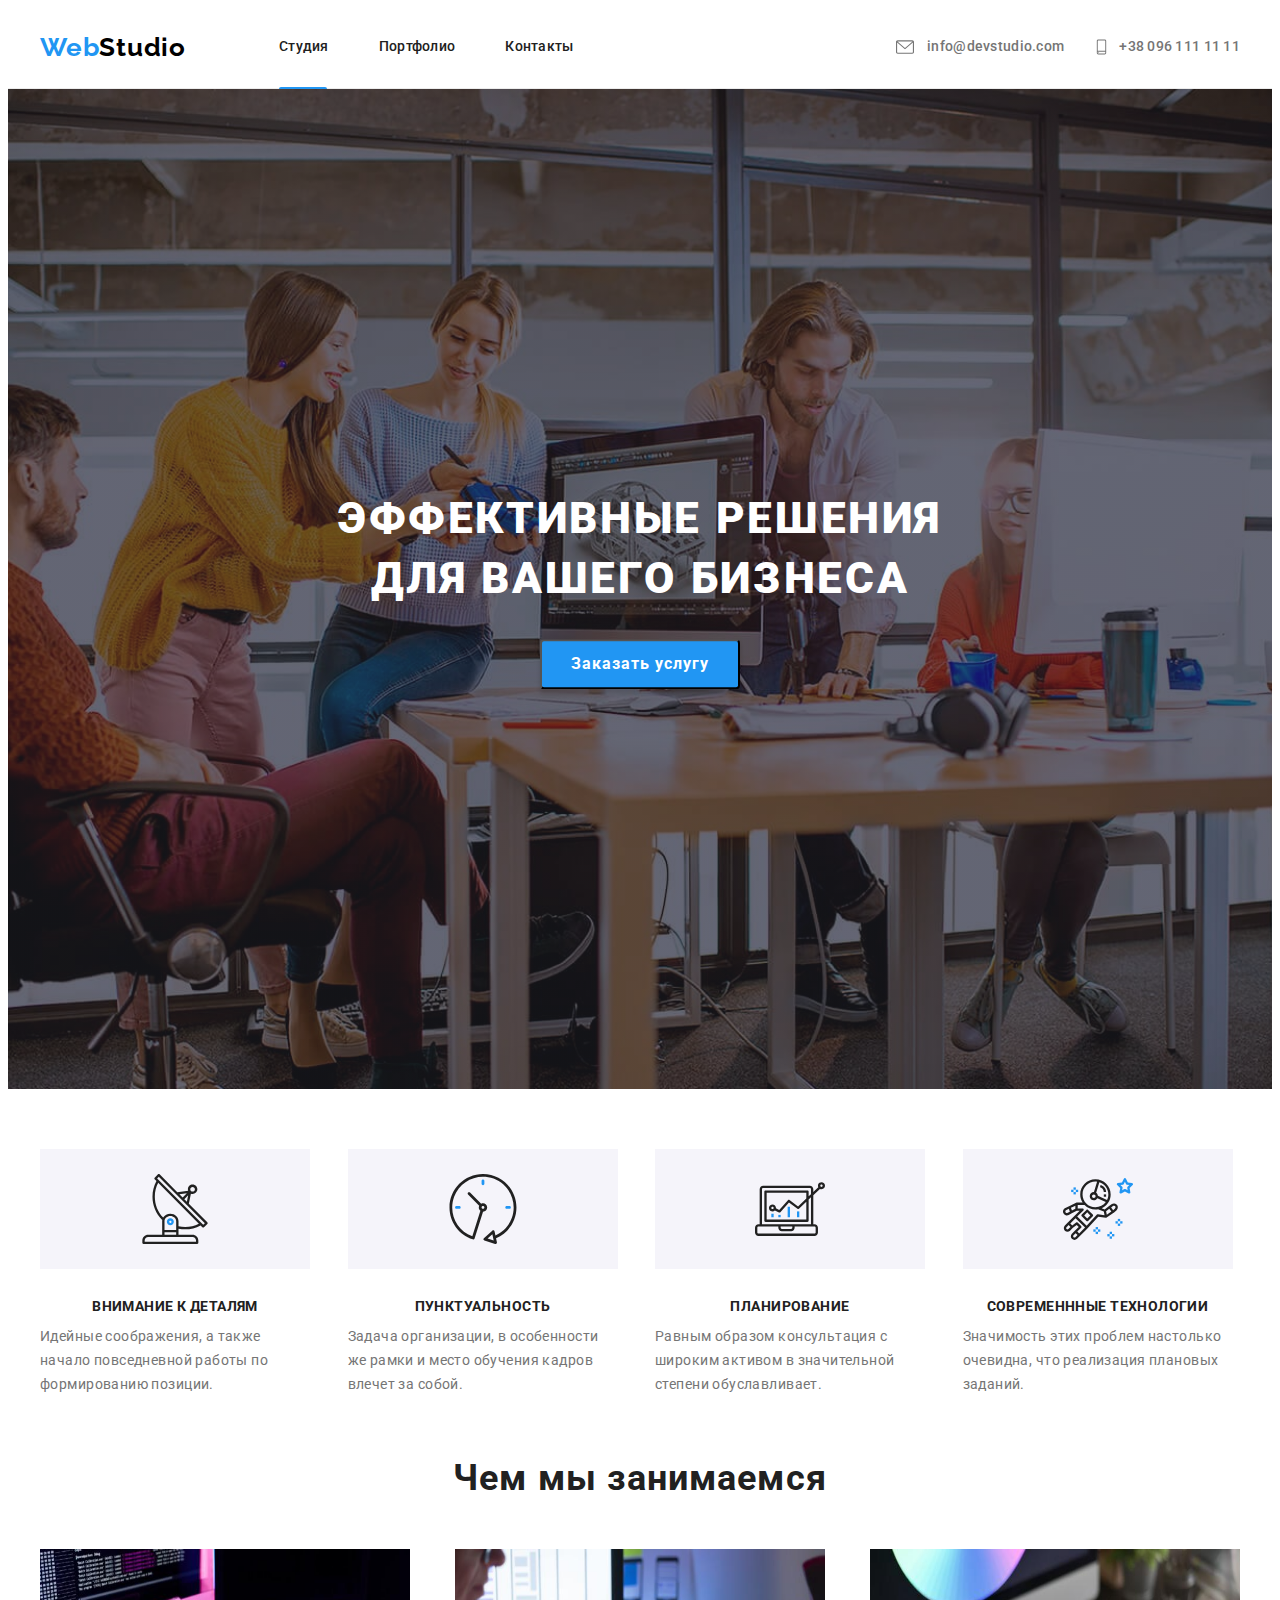
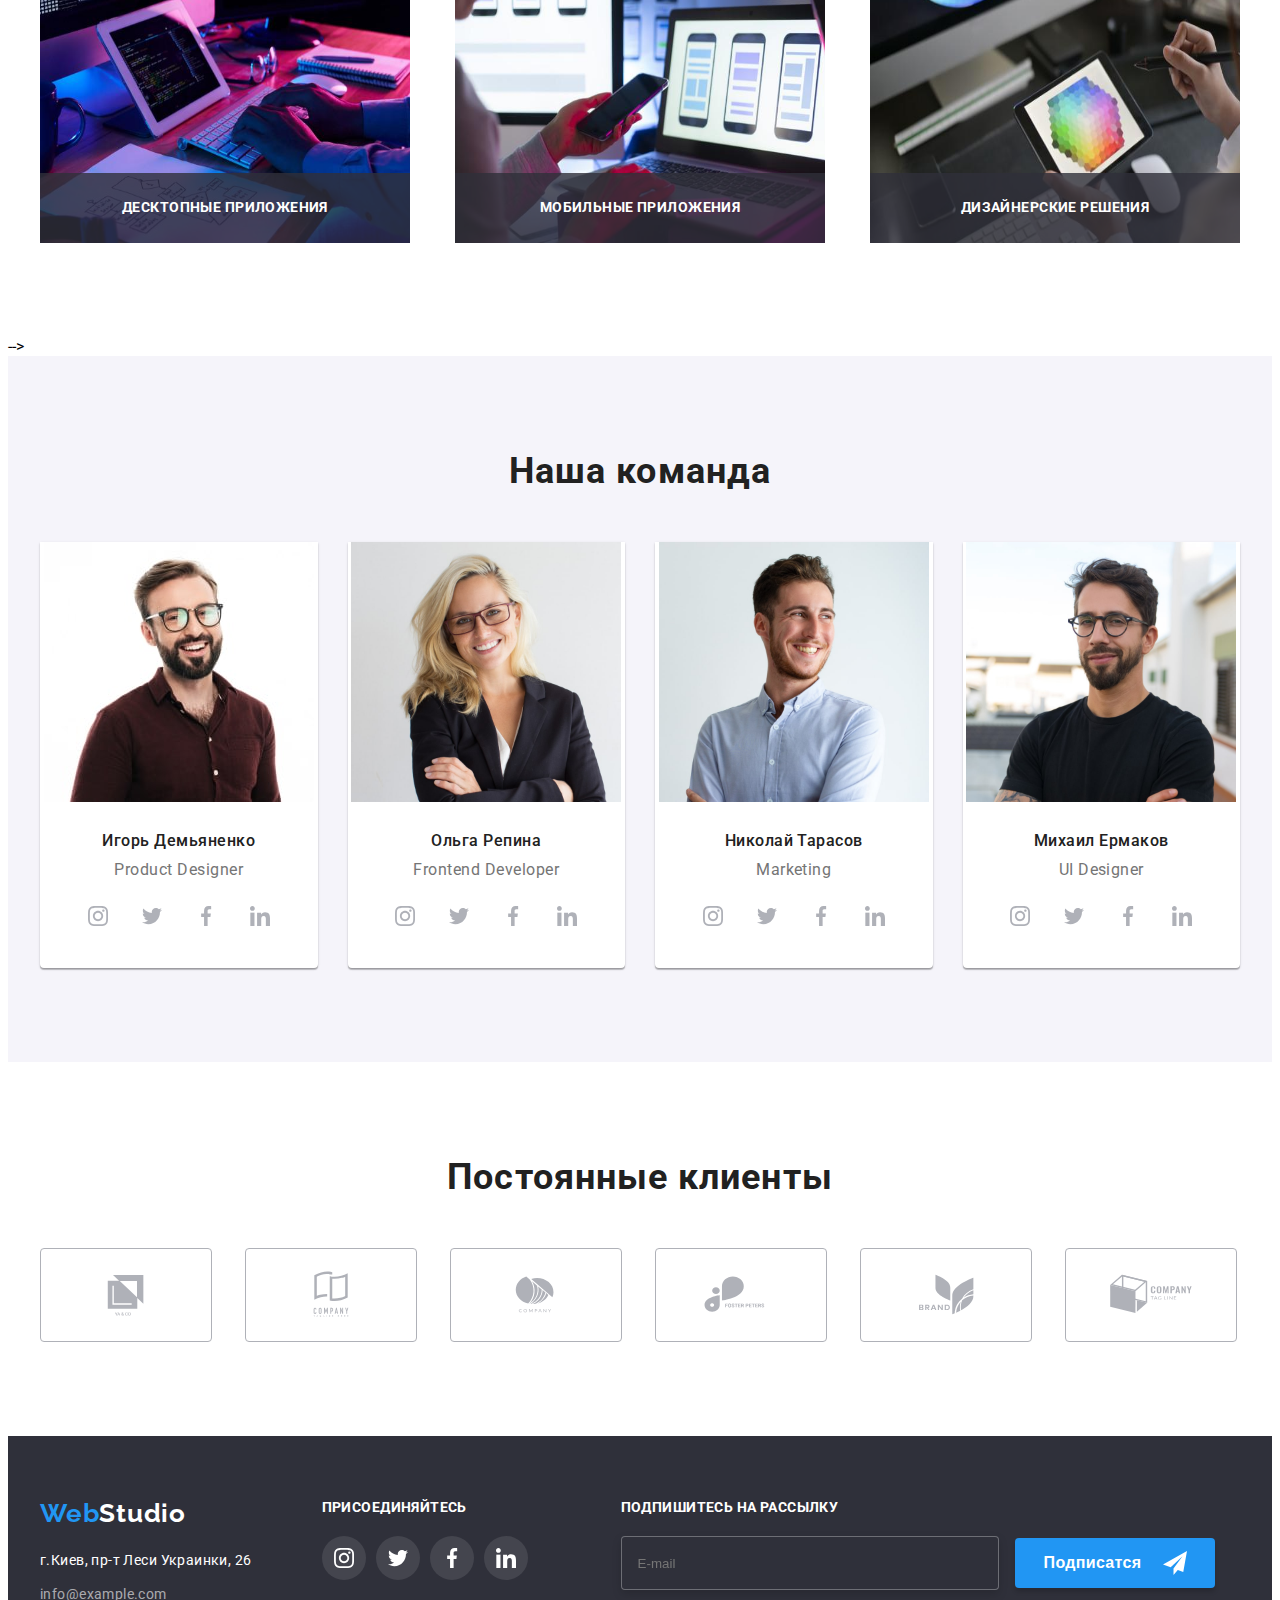
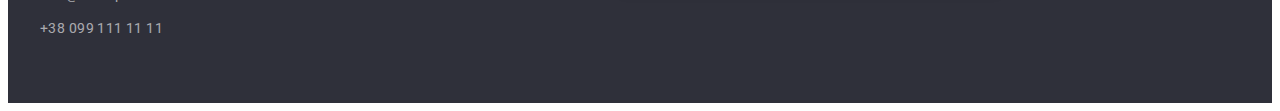
==== index.html @ 2baa1cc6 "5" ====
<!DOCTYPE html>
<html lang="ru">
  <head>
    <meta charset="UTF-8" />
    <meta http-equiv="X-UA-Compatible" content="IE=edge" />
    <meta name="viewport" content="width=device-width, initial-scale=1.0" />
    <link rel="preconnect" href="https://fonts.googleapis.com" />
    <link rel="preconnect" href="https://fonts.gstatic.com" crossorigin />
    <link
      href="https://fonts.googleapis.com/css2?family=Raleway:wght@700&family=Roboto:wght@400;500;700;900&display=swap"
      rel="stylesheet"
    />
    <link
      rel="stylesheet"
      href="https://cdnjs.cloudflare.com/ajax/libs/modern-normalize/1.1.0/modern-normalize.min.css"
      integrity="sha512-wpPYUAdjBVSE4KJnH1VR1HeZfpl1ub8YT/NKx4PuQ5NmX2tKuGu6U/JRp5y+Y8XG2tV+wKQpNHVUX03MfMFn9Q=="
      crossorigin="anonymous"
      referrerpolicy="no-referrer"
    />
    <link rel="stylesheet" href="./css/main.min.css" />
    <title>WebStudio</title>
  </head>
  <body>
    <!--header-->
    <header class="header">
      <!--menu nav-->
      <div class="container">
        <a class="logo link" href="./index.html"
          >Web<span class="logo--bleck">Studio</span></a
        >
        <nav class="nav header-nav">
          <ul class="nav-list list">
            <li class="nav__item">
              <a class="nav__link link" href="./index.html">Студия</a>
            </li>
            <li class="nav__item">
              <a class="nav__link link" href="./portfolio.html"
                >Портфолио</a
              >
            </li>
            <li class="nav__item">
              <a class="nav__link link" href="#contaсts">Контакты</a>
            </li>
          </ul>
        </nav>
        <ul class="contaсt-first list">
          <li class="contaсt-first__item">
            <a class="contaсt-first__link link" href="info@devstudio.com"
              ><svg class="contaсt-first__icon" width="24" height="18">
                <use href="./img/icons.svg#icon-envelope"></use></svg
              >info@devstudio.com</a
            >
          </li>
          <li class="contaсt-first__item">
            <a class="contaсt-first__link link" href="+380961111111">
              <svg class="contaсt-first__icon" width="15" height="24">
                <use href="./img/icons.svg#icon-smartphone"></use></svg
              >+38 096 111 11 11</a
            >
          </li>
        </ul>
      </div>
    </header>
    <!--main container-->
    <main>
      <!--main-header-->
      <section class="main-section">
        <div class="container">
          <h1 class="main-section__motto">
            ЭФФЕКТИВНЫЕ РЕШЕНИЯ <br />ДЛЯ ВАШЕГО БИЗНЕСА
          </h1>
          <button
            class="main-section__btn"
            type="button"
            data-modal-open
          >
            Заказать услугу
          </button>
        </div>
      </section>
      <!--features-->
      <section class="soft-skils">
        <h2 class="visually-hidden">Сильные стороны</h2>
        <div class="container">
          <ul class="soft-skils-list list">
            <li class="soft-skils__item">
              <div class="soft-skils__cont">
                <svg class="soft-skils__icon" width="70" height="70">
                  <use href="./img/icons.svg#icon-antenna"></use>
                </svg>
              </div>
              <h3 class="soft-skils__header">ВНИМАНИЕ К ДЕТАЛЯМ</h3>
              <p class="soft-skils__paragraph">
                Идейные соображения, а также начало повседневной работы по
                формированию позиции.
              </p>
            </li>
            <li class="soft-skils__item">
              <div class="soft-skils__cont">
                <svg class="soft-skils__icon" width="70" height="70">
                  <use href="./img/icons.svg#icon-clock"></use>
                </svg>
              </div>
              <h3 class="soft-skils__header">ПУНКТУАЛЬНОСТЬ</h3>
              <p class="soft-skils__paragraph">
                Задача организации, в особенности же рамки и место обучения
                кадров влечет за собой.
              </p>
            </li>
            <li class="soft-skils__item">
              <div class="soft-skils__cont">
                <svg class="soft-skils__icon" width="70" height="70">
                  <use href="./img/icons.svg#icon-diagram"></use>
                </svg>
              </div>
              <h3 class="soft-skils__header">ПЛАНИРОВАНИЕ</h3>
              <p class="soft-skils__paragraph">
                Равным образом консультация с широким активом в значительной
                степени обуславливает.
              </p>
            </li>
            <li class="soft-skils__item">
              <div class="soft-skils__cont">
                <svg class="soft-skils__icon" width="70" height="70">
                  <use href="./img/icons.svg#icon-astronaut"></use>
                </svg>
              </div>
              <h3 class="soft-skils__header">СОВРЕМЕНННЫЕ ТЕХНОЛОГИИ</h3>
              <p class="soft-skils__paragraph">
                Значимость этих проблем настолько очевидна, что реализация
                плановых заданий.
              </p>
            </li>
          </ul>
        </div>
      </section>
      <!--what are we doing-->
      <section class="hard-skil"> 
        <div class="container">
          <h2 class="hard-skils">Чем мы занимаемся</h2>
          <ul class="hard-skils-list list">
            <li class="hard-skils__item">
              <p class="hard-skils__par">Десктопные приложения</p>
              <img
                src="img/photo1.jpg"
                alt="Дизайн сайта"
                width="370"
                height="294"
              />
            </li>
            <li class="hard-skils__item">
              <p class="hard-skils__par">Мобильные приложения</p>
              <img
                src="img/photo2.jpg"
                alt="Вёрстка сайта"
                width="370"
                height="294"
              />
            </li>
            <li class="hard-skils__item">
              <p class="hard-skils__par">Дизайнерские решения</p>
              <img
                src="img/photo3.jpg"
                alt="Стиль сайта"
                width="370"
                height="294"
              />
            </li>
          </ul>
        </div>
      </section> -->
      <!--our team-->
      <section class="team">
        <div class="container">
          <h2 class="our-team">Наша команда</h2>
          <ul class="our-team-list list">
            <li class="our-team__item desinger">
              <!--Product Designer-->
              <img
                class="our-team__img"
                src="img/ProductDesigner.jpg"
                alt="Дизайнер"
                width="270"
                height="260"
              />
              <div class="our-team-signature">
                <h3 class="our-team__header">Игорь Демьяненко</h3>
                <p class="our-team__paragraph">Product Designer</p>
                <ul class="soc-list list">
                  <li class="soc__item">
                    <a
                      href="https://www.instagram.com"
                      class="soc__link"
                      ><svg class="soc__icon" width="20" height="20">
                        <use href="./img/icons.svg#icon-instagram"></use>
                      </svg>
                    </a>
                  </li>
                  <li class="soc__item">
                    <a href="https://twitter.com" class="soc__link"
                      ><svg class="soc__icon" width="20" height="20">
                        <use href="./img/icons.svg#icon-twitter"></use></svg
                    ></a>
                  </li>
                  <li class="soc__item">
                    <a href="https://www.facebook.com" class="soc__link"
                      ><svg class="soc__icon" width="20" height="20">
                        <use href="./img/icons.svg#icon-facebook"></use></svg
                    ></a>
                  </li>
                  <li class="soc__item">
                    <a
                      href="https://www.linkedin.com/"
                      class="soc__link"
                      ><svg class="soc__icon" width="20" height="20">
                        <use href="./img/icons.svg#icon-linkedin"></use></svg
                    ></a>
                  </li>
                </ul>
              </div>
            </li>
            <li class="our-team__item frontend">
              <!--Frontend Developer-->
              <img
                class="our-team__img"
                src="img/FrontendDeveloper.jpg"
                alt="Разработчик сайтов"
                width="270"
                height="260"
              />
              <div class="our-team-signature">
                <h3 class="our-team__header">Ольга Репина</h3>
                <p class="our-team__paragraph">Frontend Developer</p>
                <ul class="soc-list list">
                  <li class="soc__item">
                    <a
                      href="https://www.instagram.com"
                      class="soc__link"
                      ><svg class="soc__icon" width="20" height="20">
                        <use href="./img/icons.svg#icon-instagram"></use>
                      </svg>
                    </a>
                  </li>
                  <li class="soc__item">
                    <a href="https://twitter.com" class="soc__link"
                      ><svg class="soc__icon" width="20" height="20">
                        <use href="./img/icons.svg#icon-twitter"></use></svg
                    ></a>
                  </li>
                  <li class="soc__item">
                    <a href="https://www.facebook.com" class="soc__link"
                      ><svg class="soc__icon" width="20" height="20">
                        <use href="./img/icons.svg#icon-facebook"></use></svg
                    ></a>
                  </li>
                  <li class="soc__item">
                    <a
                      href="https://www.linkedin.com/"
                      class="soc__link"
                      ><svg class="soc__icon" width="20" height="20">
                        <use href="./img/icons.svg#icon-linkedin"></use></svg
                    ></a>
                  </li>
                </ul>
              </div>
            </li>
            <li class="our-team__item marketing">
              <!--Marketing-->
              <img
                class="our-team__img"
                src="img/Marketing.jpg"
                alt="Маркетолог"
                width="270"
                height="260"
              />
              <div class="our-team-signature">
                <h3 class="our-team__header">Николай Тарасов</h3>
                <p class="our-team__paragraph">Marketing</p>
                <ul class="soc-list list">
                  <li class="soc__item">
                    <a
                      href="https://www.instagram.com"
                      class="soc__link"
                      ><svg class="soc__icon" width="20" height="20">
                        <use href="./img/icons.svg#icon-instagram"></use>
                      </svg>
                    </a>
                  </li>
                  <li class="soc__item">
                    <a href="https://twitter.com" class="soc__link"
                      ><svg class="soc__icon" width="20" height="20">
                        <use href="./img/icons.svg#icon-twitter"></use></svg
                    ></a>
                  </li>
                  <li class="soc__item">
                    <a href="https://www.facebook.com" class="soc__link"
                      ><svg class="soc__icon" width="20" height="20">
                        <use href="./img/icons.svg#icon-facebook"></use></svg
                    ></a>
                  </li>
                  <li class="soc__item">
                    <a
                      href="https://www.linkedin.com/"
                      class="soc__link"
                      ><svg class="soc__icon" width="20" height="20">
                        <use href="./img/icons.svg#icon-linkedin"></use></svg
                    ></a>
                  </li>
                </ul>
              </div>
            </li>
            <li class="our-team__item uidesigner">
              <!--UI Designer-->
              <img
                class="our-team__img"
                src="img/UIDesigner.jpg"
                alt="Прэктировщик сайтов"
                width="270"
                height="260"
              />
              <div class="our-team-signature">
                <h3 class="our-team__header">Михаил Ермаков</h3>
                <p class="our-team__paragraph">UI Designer</p>
                <ul class="soc-list list">
                  <li class="soc__item">
                    <a
                      href="https://www.instagram.com"
                      class="soc__link"
                      ><svg class="soc__icon" width="20" height="20">
                        <use href="./img/icons.svg#icon-instagram"></use>
                      </svg>
                    </a>
                  </li>
                  <li class="soc__item">
                    <a href="https://twitter.com" class="soc__link"
                      ><svg class="soc__icon" width="20" height="20">
                        <use href="./img/icons.svg#icon-twitter"></use></svg
                    ></a>
                  </li>
                  <li class="soc__item">
                    <a href="https://www.facebook.com" class="soc__link"
                      ><svg class="soc__icon" width="20" height="20">
                        <use href="./img/icons.svg#icon-facebook"></use></svg
                    ></a>
                  </li>
                  <li class="soc__item">
                    <a
                      href="https://www.linkedin.com/"
                      class="soc__link"
                      ><svg class="soc__icon" width="20" height="20">
                        <use href="./img/icons.svg#icon-linkedin"></use></svg
                    ></a>
                  </li>
                </ul>
              </div>
            </li>
          </ul>
        </div>
      </section>
      <section class="clients">
        <div class="container">
          <h2 class="clients-text">Постоянные клиенты</h2>
          <ul class="clients-list list">
            <li class="clients__item">
              <a href="" class="clients__link"
                ><svg class="clients__icon" width="170" height="92">
                  <use href="./img/icons.svg#icon-client1"></use></svg
              ></a>
            </li>
            <li class="clients__item">
              <a href="" class="clients__link"
                ><svg class="clients__icon" width="170" height="92">
                  <use href="./img/icons.svg#icon-client2"></use></svg
              ></a>
            </li>
            <li class="clients__item">
              <a href="" class="clients__link"
                ><svg class="clients__icon" width="170" height="92">
                  <use href="./img/icons.svg#icon-client3"></use></svg
              ></a>
            </li>
            <li class="clients__item">
              <a href="" class="clients__link"
                ><svg class="clients__icon" width="170" height="92">
                  <use href="./img/icons.svg#icon-client4"></use></svg
              ></a>
            </li>
            <li class="clients__item">
              <a href="" class="clients__link"
                ><svg class="clients__icon" width="170" height="92">
                  <use href="./img/icons.svg#icon-client5"></use></svg
              ></a>
            </li>
            <li class="clients__item">
              <a href="" class="clients__link"
                ><svg class="clients__icon" width="170" height="92">
                  <use href="./img/icons.svg#icon-client6"></use></svg
              ></a>
            </li>
          </ul>
        </div>
      </section>
    </main>
    <!--footer-->
    <footer class="footer" id="contaсts">
      <div class="container">
          <div class="footer-contakts">
            <a class="logo  link" href="./index.html"
            >Web<span class="logo--white">Studio</span></a
            >
            <address class="contakts">
            <ul class="contakts-list list">
              <li class="contakts__item">
                <a class="contakts__link contakts__link--color link" href=""
                  >г.Киев, пр-т Леси Украинки, 26</a
                >
              </li>
              <li class="contakts__item">
                <a class="contakts__link link" href="info@example.com"
                  >info@example.com</a
                >
              </li>
              <li class="contakts__item">
                <a class="contakts__link link" href="+380991111111"
                  >+38 099 111 11 11</a
                >
              </li>
            </ul>
            </address>
          </div>
          <div class="footer-soc">
            <h3 class="footer-soc-text">присоединяйтесь</h3>
            <ul class="soc-list list">
              <li class="soc__item">
                <a href="https://www.instagram.com" class="soc__link soc__link--fill"
                  ><svg class="soc__icon" width="20" height="20">
                    <use href="./img/icons.svg#icon-instagram"></use>
                  </svg>
                </a>
              </li>
              <li class="soc__item">
                <a href="https://twitter.com" class="soc__link soc__link--fill"
                  ><svg class="soc__icon" width="20" height="20">
                    <use href="./img/icons.svg#icon-twitter"></use></svg
                ></a>
              </li>
              <li class="soc__item">
                <a href="https://www.facebook.com" class="soc__link soc__link--fill"
                  ><svg class="soc__icon" width="20" height="20">
                    <use href="./img/icons.svg#icon-facebook"></use></svg
                ></a>
              </li>
              <li class="soc__item">
                <a href="https://www.linkedin.com/" class="soc__link soc__link--fill"
                  ><svg class="soc__icon" width="20" height="20">
                    <use href="./img/icons.svg#icon-linkedin"></use></svg
                ></a>
              </li>
            </ul>
          </div>
          <form class="footer-mailing">
            <label for="email" class="footer-mailing-label"
              >подпишитесь на рассылку</label>
            <input
              type="email"
              class="footer-mailing-input"
              name="user-email"
              id="email"
              placeholder="E-mail"
            />
            
            <button type="submit" class="footer-mailing-btn">
              Подписатся
              <svg class="footer-mailing-icon" width="24" height="24">
                <use href="./img/icons.svg#icon-icon-send"></use>
              </svg>
            </button>
          </form>
      </div>
    </footer>
    <div class="backdrop is-hidden" data-modal>
      <div class="modal">
        <button type="button" class="modal-close-btn" data-modal-close>
          <svg class="modal-close-icon" width="18" height="18">
            <use href="./img/icons.svg#icon-close"></use>
          </svg>
        </button>
        <p class="modal-par">Оставьте свои данные, мы вам перезвоним</p>
        <form class="modal-form">
          <div class="modal-form-field"><label for="user-name" class="modal-form-label"> Имя </label>
          <div class="modal-input-area"><input
            type="text"
            class="modal-input"
            name="user-name"
            id="user-name"
            required
          />
          <svg class="modal-input-icon" width="18" height="18">
            <use href="./img/icons.svg#icon-person"></use></div>
          <div class="modal-form-field">
          <label for="user-telephone" class="modal-form-label">Телефон</label>
          <div class="modal-input-area"><input
            type="tel"
            class="modal-input"
            name="user-telephone"
            id="user-telephone"
            required
          /><svg class="modal-input-icon" width="18" height="18">
            <use href="./img/icons.svg#icon-phone"></use></div></div>
          <div class="modal-form-field">
          <label for="user-email" class="modal-form-label">Почта</label>
          <div class="modal-input-area"><input
            type="email"
            class="modal-input"
            name="user-email"
            id="user-email"
            required
          /><svg class="modal-input-icon" width="18" height="18">
            <use href="./img/icons.svg#icon-email"></use></div></div>
          <div>
          <label for="user-comment" class="modal-form-label">
            Комментарий</label
          >
          <textarea
            class="modal-textarea"
            name=" user-comment"
            placeholder="Введите текст"
            id="user-comment"
          ></textarea></div>
          <div class="modal-form-checkbox">
            <input 
              type="checkbox" 
              class="input-check visually-hidden" 
              id="input-check" 
              name="policy" 
              value="policy"
              required
            />
            <label for="input-check" class="modal-check-text">
              <span class="modal-checkbox-span">
                <svg class="modal-check-icon" width="11" height="8">
                <use href="./img/icons.svg#icon-check"></use> 
              </span>
              Соглашаюсь с рассылкой и принимаю <a href="" class="modal-form-conditions">Условия договора</a>
            </label>
          </div>
          <button type="submit" class="modal-form-btn">Отправить</button>
        </form>
      </div>
    </div>
    <script src="./js/modal.js"></script>
  </body>
</html>
---- css/main.min.css ----
﻿body{font-family:"Roboto",sans-serif;font-style:normal;color:#000}:root{--section-color: #2f303a}img{display:block}p,h1,h2,h3,h4,h5,h6{margin:0}ul,ol{padding-left:0;margin:0}button{cursor:pointer}.container{width:100%;padding-left:15px;padding-right:15px;margin:0 auto}@media screen and (min-width: 480px){.container{max-width:480px}}@media screen and (min-width: 768px){.container{max-width:768px}}@media screen and (min-width: 1200px){.container{max-width:1200px}}.link{text-decoration:none;transition-property:color,fill;transition-duration:250ms;transition-timing-function:cubic-bezier(0.4, 0, 0.2, 1)}.list{list-style:none}.logo--bleck{color:#000}.logo--white{color:#fff}.visually-hidden{position:absolute;white-space:nowrap;width:1px;height:1px;overflow:hidden;border:0;padding:0;clip:rect(0 0 0 0);clip-path:inset(50%);margin:-1px}.header{position:relative;background-color:#fff;--color-text-header: #212121;--color-text-contact: #757575;border-bottom:1px solid #ececec}.header .container{display:flex;align-items:center}@media screen and (min-width: 768px){.header .container{padding-top:21px;padding-bottom:21px}}@media screen and (min-width: 1200px){.header .container{padding-top:24px;padding-bottom:25px}}.logo{font-family:"Raleway";font-style:normal;font-weight:700;font-size:24px;line-height:1.67;letter-spacing:.03em;color:#2196f3}@media screen and (min-width: 1200px){.logo{font-weight:none;font-size:26px;line-height:1.19;letter-spacing:none;color:none}}@media screen and (min-width: 768px){.header-nav{margin-left:88px}}@media screen and (min-width: 1200px){.header-nav{margin-left:93px}}.nav-list{font-weight:500;font-size:14px;line-height:1.14;letter-spacing:.02em;color:#212121;display:flex;transition-property:color;transition-duration:250ms;transition-timing-function:cubic-bezier(0.4, 0, 0.2, 1)}.nav-list :hover,.nav-list :focus{color:#2196f3}@media screen and (max-width: 767px){.nav-list{display:none}}.nav__item{display:flex}.nav__item:not(:last-child){margin-right:50px}.nav__link{font-weight:500;font-size:14px;line-height:1.14;letter-spacing:.02em;color:#212121}.contaсt-first{font-weight:500;font-size:14px;line-height:1.14;letter-spacing:.02em;color:#757575;display:flex;margin-left:auto;transition-property:color,fill;transition-duration:250ms;transition-timing-function:cubic-bezier(0.4, 0, 0.2, 1)}@media screen and (max-width: 767px){.contaсt-first{display:none}}@media screen and (min-width: 768px){.contaсt-first{flex-direction:column;margin-bottom:-10px}}@media screen and (min-width: 1200px){.contaсt-first{flex-direction:row;align-items:center;margin-right:-30px;margin-bottom:0}}@media screen and (min-width: 768px){.contaсt-first__item{margin-bottom:10px}}@media screen and (min-width: 1200px){.contaсt-first__item{margin-right:30px;margin-bottom:0}}.contaсt-first__link{color:var(--color-text-contact);display:flex;align-items:center;fill:var(--color-text-contact)}.contaсt-first__link:hover,.contaсt-first__link:focus{color:#2196f3;fill:#2196f3}.contaсt-first__icon{margin-right:10px}.nav__item:nth-child(1):after{content:"";position:absolute;top:99%;width:48px;height:4px;background:#2196f3;border-radius:2px}.main-section{background-image:linear-gradient(rgba(47, 48, 58, 0.4), rgba(47, 48, 58, 0.4)),url(../img/header_fon.jpg);background-repeat:no-repeat;background-position:center;background-size:cover;height:400px;margin:0 auto;padding-top:200px;padding-bottom:200px;position:relative}.main-section .container{position:absolute;top:50%;left:50%;transform:translate(-50%, -50%)}@media screen and (min-width: 1200px){.main-section{height:600px;max-width:1600px}}.main-section__motto{font-weight:900;font-size:26px;line-height:1.62;letter-spacing:.06em;color:#fff;text-align:center;text-transform:uppercase;margin-bottom:30px}@media screen and (min-width: 1200px){.main-section__motto{font-weight:900;font-size:44px;line-height:1.36;letter-spacing:.06em;color:#fff}}.main-section__btn{font-weight:700;font-size:16px;line-height:1.88;letter-spacing:.06em;color:#fff;width:200px;height:50px;font-family:"Roboto";font-style:normal;display:flex;justify-content:center;align-items:center;text-align:center;background:#2196f3;box-shadow:0px 4px 4px rgba(0,0,0,.15);border-radius:4px;cursor:pointer;margin:auto}.soft-skils{background:#fff;padding-top:60px;padding-bottom:60px}@media screen and (max-width: 480px){.soft-skils{padding-top:94px;padding-bottom:94px}}.soft-skils-list{margin-bottom:-30px}@media screen and (min-width: 768px){.soft-skils-list{display:flex;flex-wrap:wrap;margin-left:-30px}}.soft-skils__item{max-width:450px;margin:0 auto;margin-bottom:30px}@media screen and (min-width: 768px){.soft-skils__item{width:calc(50% - 30px);margin-left:30px}}@media screen and (min-width: 1200px){.soft-skils__item{max-width:270px;width:calc(25% - 30px)}}.soft-skils__header{font-weight:700;font-size:14px;line-height:1.14;letter-spacing:.03em;color:#212121;text-transform:uppercase;text-align:center;margin-bottom:10px}.soft-skils__paragraph{font-weight:400;font-size:14px;line-height:1.71;letter-spacing:.03em;color:#757575}.soft-skils__cont{max-width:450px;background-color:#f5f4fa;height:120px;margin-bottom:30px;display:flex;justify-content:center;align-items:center}@media screen and (min-width: 768px){.soft-skils__cont{max-width:354px}}@media screen and (min-width: 1200px){.soft-skils__cont{max-width:270px}}.soft-skils__icon{margin:0 auto}.hard-skil{display:none}@media screen and (min-width: 1200px){.hard-skil{padding-bottom:94px;display:block}}.hard-skils{font-weight:700;font-size:36px;line-height:1.17;letter-spacing:.03em;color:#212121;text-align:center;margin-bottom:50px}.hard-skils__item{position:relative}.hard-skils__item:not(:last-child){margin-right:30px}.hard-skils__par{font-weight:700;font-size:14px;line-height:1.14;letter-spacing:.03em;color:#fff;position:absolute;top:224px;width:370px;height:70px;display:flex;justify-content:center;align-items:center;text-align:center;text-transform:uppercase;background:rgba(47,48,58,.8)}.hard-skils-list{display:flex;justify-content:space-between}.team{background:#f5f4fa;padding-top:60px;padding-bottom:60px;margin:0 auto;width:100%}@media screen and (min-width: 1200px){.team{padding-top:94px;padding-bottom:94px}}.our-team{font-weight:700;font-size:28px;line-height:1.17;letter-spacing:.03em;color:#212121;text-align:center;margin-bottom:30px}.our-team__img{margin:0 auto}@media screen and (min-width: 1200px){.our-team{font-weight:none;font-size:36px;line-height:none;letter-spacing:none;color:#212121;margin-bottom:50px}}.our-team-list{margin-bottom:-30px}@media screen and (min-width: 768px){.our-team-list{display:flex;flex-wrap:wrap;margin-left:-30px}}.our-team__item{max-width:450px;background:#fff;box-shadow:0px 1px 3px rgba(0,0,0,.12),0px 1px 1px rgba(0,0,0,.14),0px 2px 1px rgba(0,0,0,.2);border-radius:0px 0px 4px 4px;margin:0 auto;margin-bottom:30px}@media screen and (min-width: 768px){.our-team__item{width:calc(50% - 30px);margin-left:30px}}@media screen and (min-width: 1200px){.our-team__item{width:calc(25% - 30px);margin-left:30px}}.our-team__header{font-weight:500;font-size:16px;line-height:1.17;letter-spacing:.03em;color:#212121;text-align:center;letter-spacing:.03em;margin-bottom:10px}.our-team__paragraph{font-weight:400;font-size:16px;line-height:1.17;letter-spacing:.03em;color:#757575;text-align:center;margin-bottom:15px}.our-team-signature{padding-top:30px;padding-bottom:30px}.soc-list{display:flex;justify-content:center;align-items:center}.soc__item:not(:last-child){margin-right:10px}.soc__link{width:44px;height:44px;border-radius:50%;background-color:#fff;display:flex;justify-content:center;align-items:center;fill:#afb1b8;transition-property:background-color,fill;transition-duration:250ms;transition-timing-function:cubic-bezier(0.4, 0, 0.2, 1)}.soc__link:hover,.soc__link:focus{background-color:#2196f3;fill:#fff}.clients{padding-top:60px;padding-bottom:60px;margin:0 auto}@media screen and (min-width: 1200px){.clients{padding-top:94px;padding-bottom:94px}}.clients-text{font-weight:700;font-size:28px;line-height:1.17;letter-spacing:.03em;color:#212121;margin-bottom:30px;text-align:center}@media screen and (min-width: 1200px){.clients-text{font-weight:700;font-size:36px;line-height:1.17;letter-spacing:.03em;color:#212121;text-align:center;letter-spacing:.03em;margin-bottom:50px}}.clients-list{margin-bottom:-30px;margin-left:-30px;display:flex;flex-wrap:wrap;justify-content:center}.clients__item{margin-bottom:30px;width:calc(50% - 30px);margin-left:30px}@media screen and (min-width: 768px){.clients__item{width:calc(33.3333333333% - 30px)}}@media screen and (min-width: 1200px){.clients__item{width:calc(16.6666666667% - 30px)}}.clients__link{max-width:210px;height:92px;border:1px solid #afb1b8;border-radius:4px;display:flex;justify-content:center;align-items:center;fill:#afb1b8;transition-property:border,fill;transition-duration:250ms;transition-timing-function:cubic-bezier(0.4, 0, 0.2, 1)}.clients__link:hover,.clients__link:focus{fill:#2196f3;border:1px solid #2196f3}@media screen and (min-width: 768px){.clients__link{max-width:226px}}@media screen and (min-width: 1200px){.clients__link{max-width:170px}}.footer{background:var(--section-color);padding-top:62px;padding-bottom:62px;margin:0 auto;width:100%}@media screen and (min-width: 768px){.footer .container{display:flex;flex-wrap:wrap;justify-content:space-between;padding-left:76px;padding-right:89px}}@media screen and (min-width: 1200px){.footer .container{flex-wrap:nowrap;justify-content:flex-start;padding-left:15px;padding-right:15px}}.footer-contakts .logo{display:flex;justify-content:center}@media screen and (min-width: 1200px){.footer-contakts .logo{display:block}}.contakts-list{margin-top:20px;display:flex;flex-direction:column;align-items:center;transition-property:color;transition-duration:2500ms;transition-timing-function:cubic-bezier(0.4, 0, 0.2, 1)}.contakts-list :hover,.contakts-list :focus{color:#2196f3}@media screen and (min-width: 1200px){.contakts-list{display:block}}.contakts__item{transition-property:color;transition-duration:2500ms;transition-timing-function:cubic-bezier(0.4, 0, 0.2, 1)}.contakts__item:not(:last-child){margin-bottom:10px}.contakts__link{font-weight:400;font-size:14px;line-height:1.71;letter-spacing:.03em;color:rgba(255,255,255,.6);font-style:normal}.contakts__link--color{color:#fff}.footer-soc{margin-top:60px}@media screen and (min-width: 768px){.footer-soc{padding-top:8px;margin-top:0}}@media screen and (min-width: 1200px){.footer-soc{padding-top:0px;margin-top:2px;margin-left:70px}}.footer-soc-text{font-weight:700;font-size:14px;line-height:1.14;letter-spacing:.03em;color:#fff;text-transform:uppercase;margin-bottom:20px;display:flex;justify-content:center}@media screen and (min-width: 1200px){.footer-soc-text{display:block}}.soc__link--fill{background-color:rgba(255,255,255,.1);fill:#fff}.footer-mailing{margin-top:60px;display:flex;flex-direction:column;align-items:center}@media screen and (min-width: 768px){.footer-mailing{padding-top:60px;display:flex;margin:0 auto}}@media screen and (min-width: 1200px){.footer-mailing{display:block;padding-top:0;margin-top:2px;margin-left:93px}}.footer-mailing-label{font-weight:700;font-size:14px;line-height:1.14;letter-spacing:.03em;color:#fff;text-transform:uppercase;display:flex;justify-content:center}@media screen and (min-width: 1200px){.footer-mailing-label{justify-content:flex-start}}.footer-mailing-input{max-width:450px;height:50px;padding-left:16px;margin-top:20px;border:1px solid rgba(255,255,255,.3);filter:drop-shadow(0px 4px 4px rgba(0, 0, 0, 0.15));border-radius:4px;background:var(--section-color)}@media screen and (min-width: 480px){.footer-mailing-input{width:450px}}@media screen and (min-width: 1200px){.footer-mailing-input{width:358px}}.footer-mailing-btn{font-weight:700;font-size:16px;line-height:1.875;letter-spacing:.02em;color:#fff;position:relative;width:200px;height:50px;background:#2196f3;box-shadow:0px 4px 4px rgba(0,0,0,.15);border-radius:4px;fill:#fff;text-align:left;padding-left:29px;outline:none;border:none;margin-top:20px}@media screen and (min-width: 1200px){.footer-mailing-btn{margin-left:12px}}.footer-mailing-icon{position:absolute;top:13px;right:28px}.backdrop{position:fixed;top:0;width:100%;height:100%;background:rgba(0,0,0,.2);transition:opacity 250ms,visibility 250ms;overflow:auto}.modal{padding:40px;width:450px;min-height:609px;background-color:#fff;border-radius:4px;position:absolute;top:65%;left:50%;transition:transform 250ms;transform:translate(-50%, -50%) scale(1) rotate(0deg) skew(0deg, 0deg)}.backdrop.is-hidden .modal{transform:scale(0.2) rotate(90deg) skew(-75deg, -10deg)}@media screen and (min-width: 1200px){.modal{top:50%}}@media screen and (min-width: 1200px){.modal{width:528px;min-height:581px}}.modal-close-btn{position:absolute;top:10px;right:10px;width:30px;height:30px;background-color:#fff;border-radius:50%;border:1px solid rgba(0,0,0,.1);outline:none}.modal-close-icon{position:absolute;top:50%;left:50%;transition:transform 500ms;transform:translate(-50%, -50%);transition-property:fill;transition-duration:250ms;transition-timing-function:cubic-bezier(0.4, 0, 0.2, 1)}.modal-close-btn:hover .modal-close-icon,.modal-close-btn:focus .modal-close-icon{fill:#2196f3}.is-hidden{opacity:0;pointer-events:none;visibility:hidden}.modal-par{font-weight:700;font-size:20px;line-height:1.5;letter-spacing:.03em;color:#212121;display:flex;justify-content:center;text-align:center;margin-bottom:12px}@media screen and (min-width: 1200px){.modal-par{font-weight:700;font-size:20px;line-height:1.15;letter-spacing:.03em;color:#212121}}.modal-form-field{font-weight:400;font-size:12px;line-height:1.67;letter-spacing:.01em;color:#757575;margin-bottom:12px}.modal-input{width:100%;height:40px;border:1px solid rgba(33,33,33,.2);border-radius:4px;padding-left:32px;padding-right:1px;outline:none;transition-property:border-color;transition-duration:250ms;transition-timing-function:cubic-bezier(0.4, 0, 0.2, 1)}.modal-input:focus,.modal-input:hover{border-color:#2196f3}.modal-input-area{position:relative}.modal-input-icon{position:absolute;left:12px;top:50%;transform:translateY(-50%);fill:#212121;transition-property:fill;transition-duration:250ms;transition-timing-function:cubic-bezier(0.4, 0, 0.2, 1)}.modal-input:focus+.modal-input-icon,.modal-input:hover+.modal-input-icon{fill:#2196f3}.modal-form-label{font-weight:400;font-size:12px;line-height:1.67;letter-spacing:.01em;color:#757575;margin-bottom:4px}.modal-textarea{width:100%;height:120px;border:1px solid rgba(33,33,33,.2);border-radius:4px;margin-bottom:20px;padding:12px 16px;resize:none;outline:none;transition-property:border-color;transition-duration:250ms;transition-timing-function:cubic-bezier(0.4, 0, 0.2, 1)}.modal-textarea:focus,.modal-textarea:hover{border-color:#2196f3}.modal-check-text{font-weight:400;font-size:12px;line-height:1.67;letter-spacing:.01em;color:#757575;display:flex;justify-content:space-evenly;align-items:center}.input-check:hover+.modal-check-text span,.input-check:focus+.modal-check-text span{border-color:#2196f3}.modal-check-text span{width:16px;height:15px;border:2px solid #212121;border-radius:2px;margin-right:5px;display:flex;align-items:center;justify-content:center;transition-property:border-color;transition-duration:250ms;transition-timing-function:cubic-bezier(0.4, 0, 0.2, 1)}@media screen and (min-width: 1200px){.modal-check-text{font-weight:400;font-size:14px;line-height:1.71;letter-spacing:.03em;color:#757575}}.modal-check-icon{fill:rgba(0,0,0,0)}.input-check:checked+.modal-check-text span{background-color:#2196f3;border-radius:none}.input-check:checked+.modal-check-text .modal-check-icon{fill:#fff}.modal-form-conditions{color:#2196f3}.modal-form-btn{font-weight:700;font-size:16px;line-height:1.875;letter-spacing:.06em;color:#fff;position:absolute;left:50%;bottom:40px;transform:translateX(-50%);width:200px;height:50px;background:#2196f3;box-shadow:0px 4px 4px rgba(0,0,0,.15);border-radius:4px;display:flex;justify-content:center;align-items:center;margin-top:30px;border:none;outline:none;transition-property:background;transition-duration:250ms;transition-timing-function:cubic-bezier(0.4, 0, 0.2, 1)}.modal-form-btn:hover,.modal-form-btn:focus{background:#188ce8}/*# sourceMappingURL=main.min.css.map */
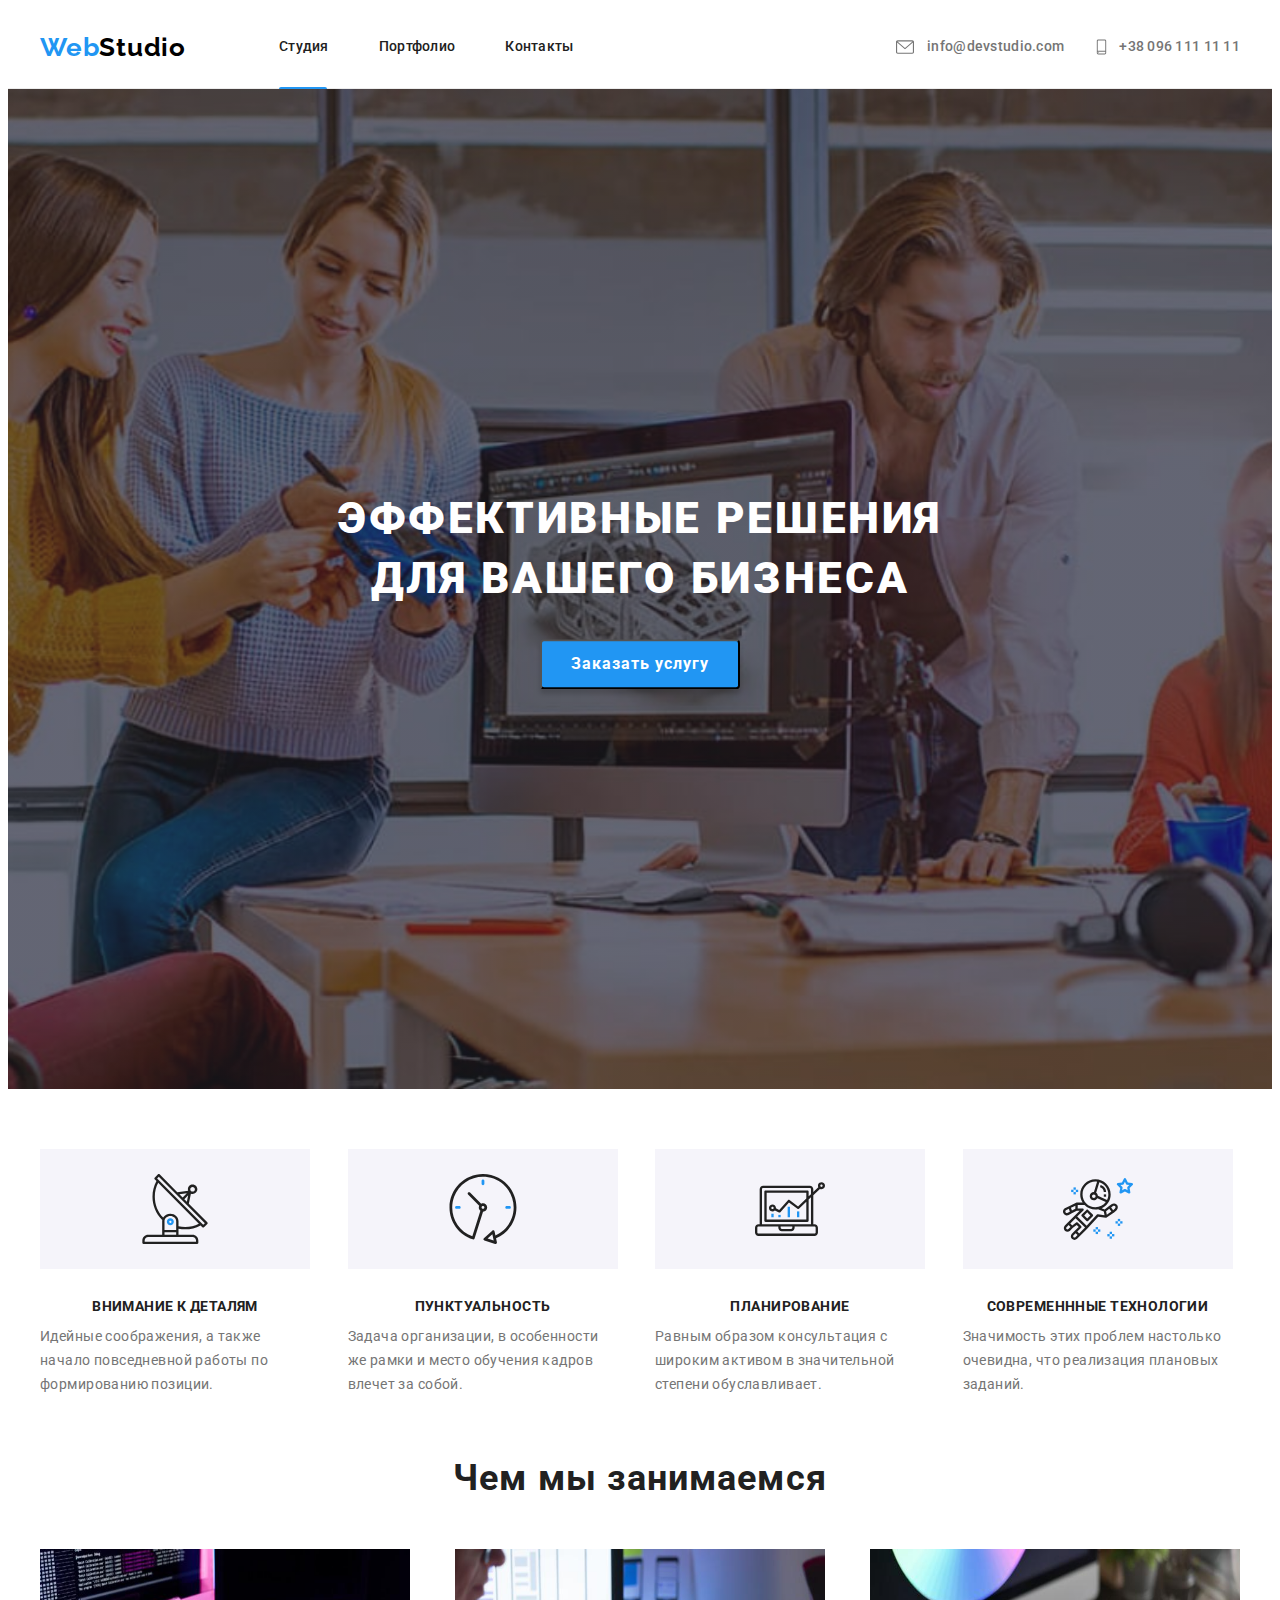
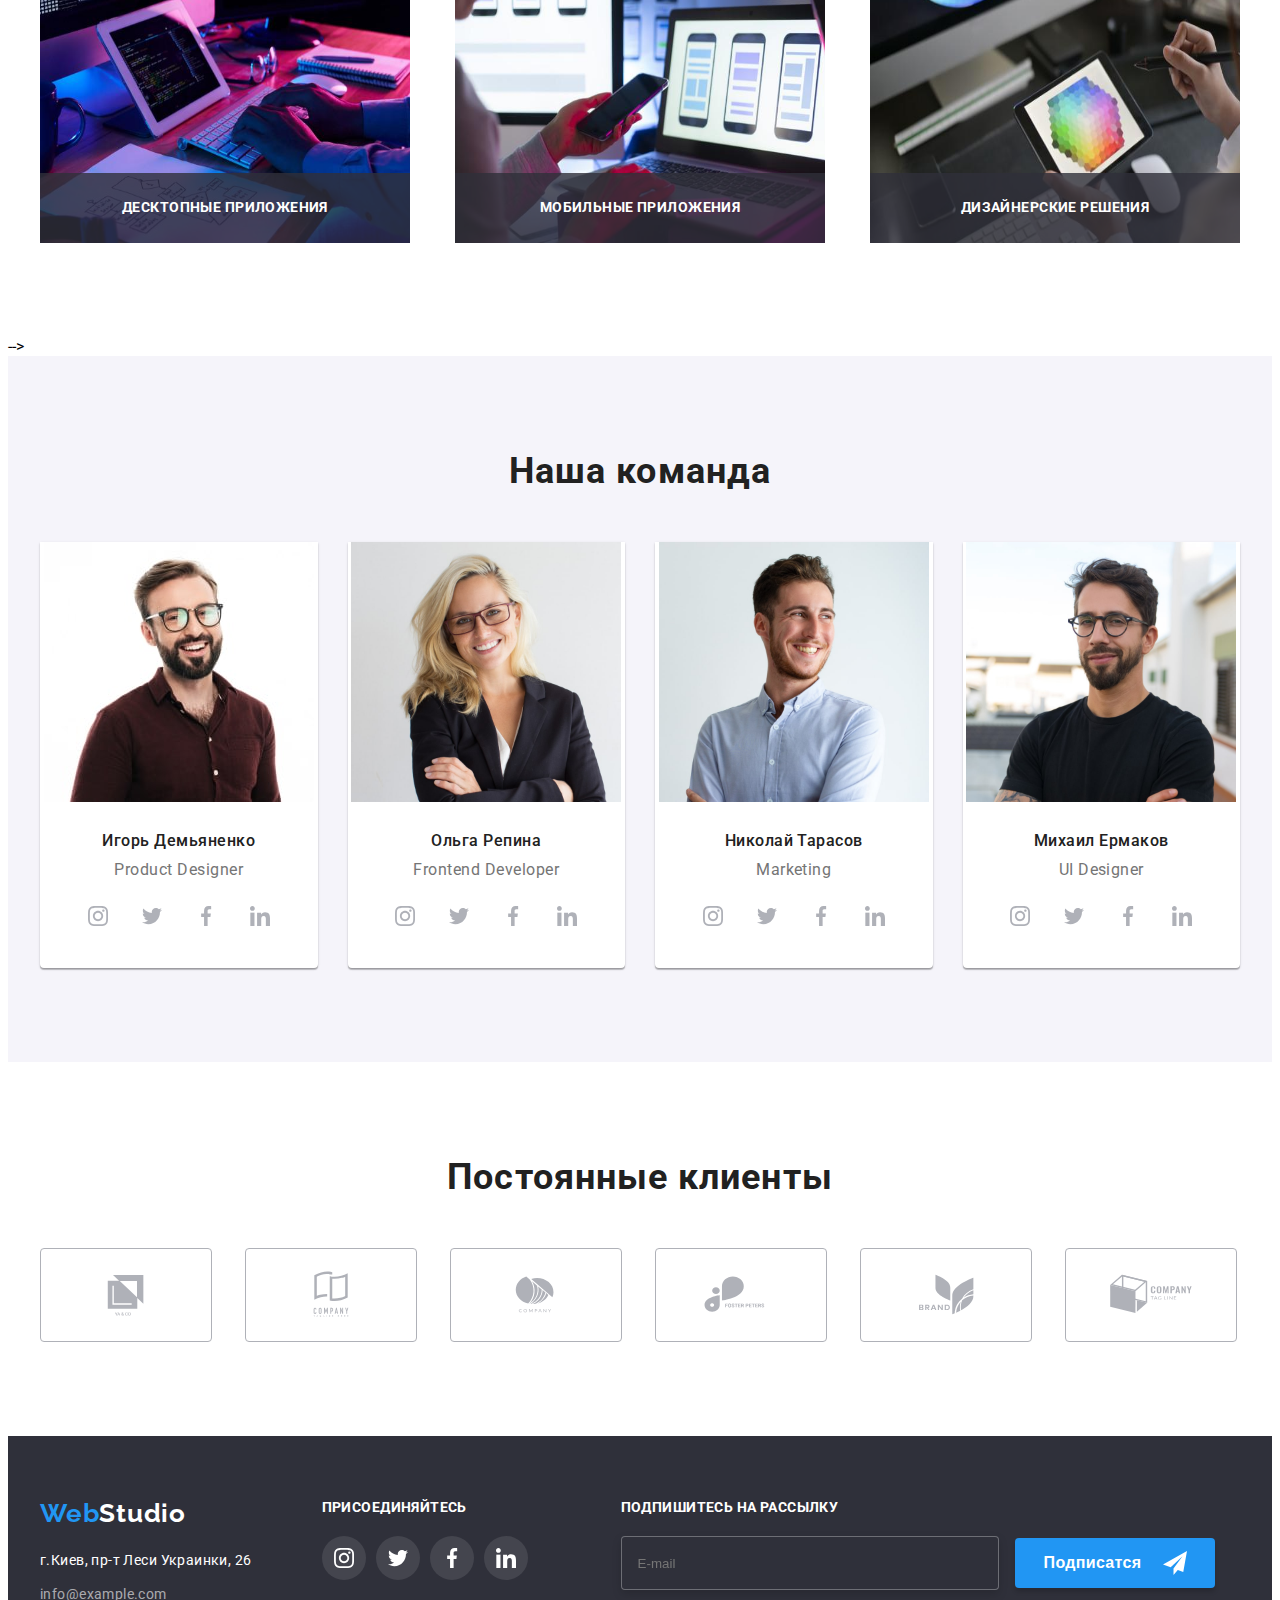
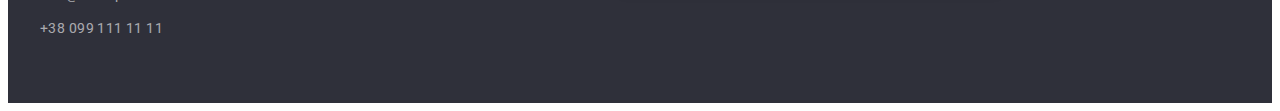
==== commit 349bebed: "26/05" ====
--- a/index.html
+++ b/index.html
@@ -60,6 +60,64 @@
           </li>
         </ul>
       </div>
+      <button class="menu-open-btn" type="button"><svg class="menu-open-icon" width="40" height="40">
+        <use href="./img/icons.svg#icon-menu"></use></svg>
+      </button>
+      <div class="mob-menu is-hidden">
+        <div class="container">
+          <button class="menu-close-btn" type="button"><svg class="menu-close-icon" width="40" height="40">
+            <use href="./img/icons.svg#icon-close_40px"></use></svg>
+          </button>
+          <nav class="menu-nav">
+            <ul class="menu-nav-list list">
+              <li class="menu-nav__item">
+                <a class="menu-nav__link menu-nav__link--color link" href="./index.html">Студия</a>
+              </li>
+              <li class="menu-nav__item">
+                <a class="menu-nav__link link" href="./portfolio.html"
+                  >Портфолио</a
+                >
+              </li>
+              <li class="menu-nav__item">
+                <a class="menu-nav__link link" href="#contaсts">Контакты</a>
+              </li>
+            </ul>
+          </nav>
+          <div>
+            <ul class="menu-contaсt-list list">
+              <li class="menu-contaсt__item">
+                <a class="menu-contaсt__tel link" href="+380961111111">
+                  +38 096 111 11 11</a>
+              </li>
+              <li class="menu-contaсt__item">
+                <a class="menu-contaсt__email link" href="info@devstudio.com"
+                  >info@devstudio.com</a>
+              </li>
+            </ul>
+            <ul class="menu-soc-list list">
+              <li class="menu-soc__item">
+                <a
+                  href="https://www.instagram.com"
+                  class="menu-soc__link link"
+                  >Instagram</a>
+              </li>
+              <li class="menu-soc__item">
+                <a href="https://twitter.com" class="menu-soc__link link"
+                  >Twitter</a>
+              </li>
+              <li class="menu-soc__item">
+                <a href="https://www.facebook.com" class="menu-soc__link link"
+                  >Facebook</a>
+              </li>
+              <li class="menu-soc__item">
+                <a href="https://www.linkedin.com/"
+                  class="menu-soc__link link"
+                  >Linkedin</a>
+              </li>
+            </ul>
+          </div>
+        </div>
+      </div>
     </header>
     <!--main container-->
     <main>
@@ -176,13 +234,28 @@
           <ul class="our-team-list list">
             <li class="our-team__item desinger">
               <!--Product Designer-->
-              <img
+              <picture>
+                <source 
+                  srcset="./img/ProductDesigner.jpg 1x, 
+                  img/ProductDesigner-2x.jpg 2x"
+                  media="(min-width:1200px )" 
+                />
+                <source 
+                  srcset="./img/ProductDesigner-tab.jpg 1x, 
+                  img/ProductDesigner-tab-2x.jpg 2x"
+                  media="(min-width:768px )" 
+                />
+                <source 
+                  srcset="./img/ProductDesigner-mob.jpg 1x, 
+                  img/ProductDesigner-mob-2x.jpg 2x"
+                  media="(min-width:480px )" 
+                />
+                <img
                 class="our-team__img"
                 src="img/ProductDesigner.jpg"
                 alt="Дизайнер"
-                width="270"
-                height="260"
-              />
+                />
+              </picture>
               <div class="our-team-signature">
                 <h3 class="our-team__header">Игорь Демьяненко</h3>
                 <p class="our-team__paragraph">Product Designer</p>
@@ -548,7 +621,8 @@
         </form>
       </div>
     </div>
-    <script src="./js/modal.js"></script>
+  <script src="./js/modal.js"></script> 
+  <script src="./js/menu-mobile.js"></script> 
   </body>
 </html>
 
--- a/css/main.min.css
+++ b/css/main.min.css
@@ -1 +1 @@
-﻿body{font-family:"Roboto",sans-serif;font-style:normal;color:#000}:root{--section-color: #2f303a}img{display:block}p,h1,h2,h3,h4,h5,h6{margin:0}ul,ol{padding-left:0;margin:0}button{cursor:pointer}.container{width:100%;padding-left:15px;padding-right:15px;margin:0 auto}@media screen and (min-width: 480px){.container{max-width:480px}}@media screen and (min-width: 768px){.container{max-width:768px}}@media screen and (min-width: 1200px){.container{max-width:1200px}}.link{text-decoration:none;transition-property:color,fill;transition-duration:250ms;transition-timing-function:cubic-bezier(0.4, 0, 0.2, 1)}.list{list-style:none}.logo--bleck{color:#000}.logo--white{color:#fff}.visually-hidden{position:absolute;white-space:nowrap;width:1px;height:1px;overflow:hidden;border:0;padding:0;clip:rect(0 0 0 0);clip-path:inset(50%);margin:-1px}.header{position:relative;background-color:#fff;--color-text-header: #212121;--color-text-contact: #757575;border-bottom:1px solid #ececec}.header .container{display:flex;align-items:center}@media screen and (min-width: 768px){.header .container{padding-top:21px;padding-bottom:21px}}@media screen and (min-width: 1200px){.header .container{padding-top:24px;padding-bottom:25px}}.logo{font-family:"Raleway";font-style:normal;font-weight:700;font-size:24px;line-height:1.67;letter-spacing:.03em;color:#2196f3}@media screen and (min-width: 1200px){.logo{font-weight:none;font-size:26px;line-height:1.19;letter-spacing:none;color:none}}@media screen and (min-width: 768px){.header-nav{margin-left:88px}}@media screen and (min-width: 1200px){.header-nav{margin-left:93px}}.nav-list{font-weight:500;font-size:14px;line-height:1.14;letter-spacing:.02em;color:#212121;display:flex;transition-property:color;transition-duration:250ms;transition-timing-function:cubic-bezier(0.4, 0, 0.2, 1)}.nav-list :hover,.nav-list :focus{color:#2196f3}@media screen and (max-width: 767px){.nav-list{display:none}}.nav__item{display:flex}.nav__item:not(:last-child){margin-right:50px}.nav__link{font-weight:500;font-size:14px;line-height:1.14;letter-spacing:.02em;color:#212121}.contaсt-first{font-weight:500;font-size:14px;line-height:1.14;letter-spacing:.02em;color:#757575;display:flex;margin-left:auto;transition-property:color,fill;transition-duration:250ms;transition-timing-function:cubic-bezier(0.4, 0, 0.2, 1)}@media screen and (max-width: 767px){.contaсt-first{display:none}}@media screen and (min-width: 768px){.contaсt-first{flex-direction:column;margin-bottom:-10px}}@media screen and (min-width: 1200px){.contaсt-first{flex-direction:row;align-items:center;margin-right:-30px;margin-bottom:0}}@media screen and (min-width: 768px){.contaсt-first__item{margin-bottom:10px}}@media screen and (min-width: 1200px){.contaсt-first__item{margin-right:30px;margin-bottom:0}}.contaсt-first__link{color:var(--color-text-contact);display:flex;align-items:center;fill:var(--color-text-contact)}.contaсt-first__link:hover,.contaсt-first__link:focus{color:#2196f3;fill:#2196f3}.contaсt-first__icon{margin-right:10px}.nav__item:nth-child(1):after{content:"";position:absolute;top:99%;width:48px;height:4px;background:#2196f3;border-radius:2px}.main-section{background-image:linear-gradient(rgba(47, 48, 58, 0.4), rgba(47, 48, 58, 0.4)),url(../img/header_fon.jpg);background-repeat:no-repeat;background-position:center;background-size:cover;height:400px;margin:0 auto;padding-top:200px;padding-bottom:200px;position:relative}.main-section .container{position:absolute;top:50%;left:50%;transform:translate(-50%, -50%)}@media screen and (min-width: 1200px){.main-section{height:600px;max-width:1600px}}.main-section__motto{font-weight:900;font-size:26px;line-height:1.62;letter-spacing:.06em;color:#fff;text-align:center;text-transform:uppercase;margin-bottom:30px}@media screen and (min-width: 1200px){.main-section__motto{font-weight:900;font-size:44px;line-height:1.36;letter-spacing:.06em;color:#fff}}.main-section__btn{font-weight:700;font-size:16px;line-height:1.88;letter-spacing:.06em;color:#fff;width:200px;height:50px;font-family:"Roboto";font-style:normal;display:flex;justify-content:center;align-items:center;text-align:center;background:#2196f3;box-shadow:0px 4px 4px rgba(0,0,0,.15);border-radius:4px;cursor:pointer;margin:auto}.soft-skils{background:#fff;padding-top:60px;padding-bottom:60px}@media screen and (max-width: 480px){.soft-skils{padding-top:94px;padding-bottom:94px}}.soft-skils-list{margin-bottom:-30px}@media screen and (min-width: 768px){.soft-skils-list{display:flex;flex-wrap:wrap;margin-left:-30px}}.soft-skils__item{max-width:450px;margin:0 auto;margin-bottom:30px}@media screen and (min-width: 768px){.soft-skils__item{width:calc(50% - 30px);margin-left:30px}}@media screen and (min-width: 1200px){.soft-skils__item{max-width:270px;width:calc(25% - 30px)}}.soft-skils__header{font-weight:700;font-size:14px;line-height:1.14;letter-spacing:.03em;color:#212121;text-transform:uppercase;text-align:center;margin-bottom:10px}.soft-skils__paragraph{font-weight:400;font-size:14px;line-height:1.71;letter-spacing:.03em;color:#757575}.soft-skils__cont{max-width:450px;background-color:#f5f4fa;height:120px;margin-bottom:30px;display:flex;justify-content:center;align-items:center}@media screen and (min-width: 768px){.soft-skils__cont{max-width:354px}}@media screen and (min-width: 1200px){.soft-skils__cont{max-width:270px}}.soft-skils__icon{margin:0 auto}.hard-skil{display:none}@media screen and (min-width: 1200px){.hard-skil{padding-bottom:94px;display:block}}.hard-skils{font-weight:700;font-size:36px;line-height:1.17;letter-spacing:.03em;color:#212121;text-align:center;margin-bottom:50px}.hard-skils__item{position:relative}.hard-skils__item:not(:last-child){margin-right:30px}.hard-skils__par{font-weight:700;font-size:14px;line-height:1.14;letter-spacing:.03em;color:#fff;position:absolute;top:224px;width:370px;height:70px;display:flex;justify-content:center;align-items:center;text-align:center;text-transform:uppercase;background:rgba(47,48,58,.8)}.hard-skils-list{display:flex;justify-content:space-between}.team{background:#f5f4fa;padding-top:60px;padding-bottom:60px;margin:0 auto;width:100%}@media screen and (min-width: 1200px){.team{padding-top:94px;padding-bottom:94px}}.our-team{font-weight:700;font-size:28px;line-height:1.17;letter-spacing:.03em;color:#212121;text-align:center;margin-bottom:30px}.our-team__img{margin:0 auto}@media screen and (min-width: 1200px){.our-team{font-weight:none;font-size:36px;line-height:none;letter-spacing:none;color:#212121;margin-bottom:50px}}.our-team-list{margin-bottom:-30px}@media screen and (min-width: 768px){.our-team-list{display:flex;flex-wrap:wrap;margin-left:-30px}}.our-team__item{max-width:450px;background:#fff;box-shadow:0px 1px 3px rgba(0,0,0,.12),0px 1px 1px rgba(0,0,0,.14),0px 2px 1px rgba(0,0,0,.2);border-radius:0px 0px 4px 4px;margin:0 auto;margin-bottom:30px}@media screen and (min-width: 768px){.our-team__item{width:calc(50% - 30px);margin-left:30px}}@media screen and (min-width: 1200px){.our-team__item{width:calc(25% - 30px);margin-left:30px}}.our-team__header{font-weight:500;font-size:16px;line-height:1.17;letter-spacing:.03em;color:#212121;text-align:center;letter-spacing:.03em;margin-bottom:10px}.our-team__paragraph{font-weight:400;font-size:16px;line-height:1.17;letter-spacing:.03em;color:#757575;text-align:center;margin-bottom:15px}.our-team-signature{padding-top:30px;padding-bottom:30px}.soc-list{display:flex;justify-content:center;align-items:center}.soc__item:not(:last-child){margin-right:10px}.soc__link{width:44px;height:44px;border-radius:50%;background-color:#fff;display:flex;justify-content:center;align-items:center;fill:#afb1b8;transition-property:background-color,fill;transition-duration:250ms;transition-timing-function:cubic-bezier(0.4, 0, 0.2, 1)}.soc__link:hover,.soc__link:focus{background-color:#2196f3;fill:#fff}.clients{padding-top:60px;padding-bottom:60px;margin:0 auto}@media screen and (min-width: 1200px){.clients{padding-top:94px;padding-bottom:94px}}.clients-text{font-weight:700;font-size:28px;line-height:1.17;letter-spacing:.03em;color:#212121;margin-bottom:30px;text-align:center}@media screen and (min-width: 1200px){.clients-text{font-weight:700;font-size:36px;line-height:1.17;letter-spacing:.03em;color:#212121;text-align:center;letter-spacing:.03em;margin-bottom:50px}}.clients-list{margin-bottom:-30px;margin-left:-30px;display:flex;flex-wrap:wrap;justify-content:center}.clients__item{margin-bottom:30px;width:calc(50% - 30px);margin-left:30px}@media screen and (min-width: 768px){.clients__item{width:calc(33.3333333333% - 30px)}}@media screen and (min-width: 1200px){.clients__item{width:calc(16.6666666667% - 30px)}}.clients__link{max-width:210px;height:92px;border:1px solid #afb1b8;border-radius:4px;display:flex;justify-content:center;align-items:center;fill:#afb1b8;transition-property:border,fill;transition-duration:250ms;transition-timing-function:cubic-bezier(0.4, 0, 0.2, 1)}.clients__link:hover,.clients__link:focus{fill:#2196f3;border:1px solid #2196f3}@media screen and (min-width: 768px){.clients__link{max-width:226px}}@media screen and (min-width: 1200px){.clients__link{max-width:170px}}.footer{background:var(--section-color);padding-top:62px;padding-bottom:62px;margin:0 auto;width:100%}@media screen and (min-width: 768px){.footer .container{display:flex;flex-wrap:wrap;justify-content:space-between;padding-left:76px;padding-right:89px}}@media screen and (min-width: 1200px){.footer .container{flex-wrap:nowrap;justify-content:flex-start;padding-left:15px;padding-right:15px}}.footer-contakts .logo{display:flex;justify-content:center}@media screen and (min-width: 1200px){.footer-contakts .logo{display:block}}.contakts-list{margin-top:20px;display:flex;flex-direction:column;align-items:center;transition-property:color;transition-duration:2500ms;transition-timing-function:cubic-bezier(0.4, 0, 0.2, 1)}.contakts-list :hover,.contakts-list :focus{color:#2196f3}@media screen and (min-width: 1200px){.contakts-list{display:block}}.contakts__item{transition-property:color;transition-duration:2500ms;transition-timing-function:cubic-bezier(0.4, 0, 0.2, 1)}.contakts__item:not(:last-child){margin-bottom:10px}.contakts__link{font-weight:400;font-size:14px;line-height:1.71;letter-spacing:.03em;color:rgba(255,255,255,.6);font-style:normal}.contakts__link--color{color:#fff}.footer-soc{margin-top:60px}@media screen and (min-width: 768px){.footer-soc{padding-top:8px;margin-top:0}}@media screen and (min-width: 1200px){.footer-soc{padding-top:0px;margin-top:2px;margin-left:70px}}.footer-soc-text{font-weight:700;font-size:14px;line-height:1.14;letter-spacing:.03em;color:#fff;text-transform:uppercase;margin-bottom:20px;display:flex;justify-content:center}@media screen and (min-width: 1200px){.footer-soc-text{display:block}}.soc__link--fill{background-color:rgba(255,255,255,.1);fill:#fff}.footer-mailing{margin-top:60px;display:flex;flex-direction:column;align-items:center}@media screen and (min-width: 768px){.footer-mailing{padding-top:60px;display:flex;margin:0 auto}}@media screen and (min-width: 1200px){.footer-mailing{display:block;padding-top:0;margin-top:2px;margin-left:93px}}.footer-mailing-label{font-weight:700;font-size:14px;line-height:1.14;letter-spacing:.03em;color:#fff;text-transform:uppercase;display:flex;justify-content:center}@media screen and (min-width: 1200px){.footer-mailing-label{justify-content:flex-start}}.footer-mailing-input{max-width:450px;height:50px;padding-left:16px;margin-top:20px;border:1px solid rgba(255,255,255,.3);filter:drop-shadow(0px 4px 4px rgba(0, 0, 0, 0.15));border-radius:4px;background:var(--section-color)}@media screen and (min-width: 480px){.footer-mailing-input{width:450px}}@media screen and (min-width: 1200px){.footer-mailing-input{width:358px}}.footer-mailing-btn{font-weight:700;font-size:16px;line-height:1.875;letter-spacing:.02em;color:#fff;position:relative;width:200px;height:50px;background:#2196f3;box-shadow:0px 4px 4px rgba(0,0,0,.15);border-radius:4px;fill:#fff;text-align:left;padding-left:29px;outline:none;border:none;margin-top:20px}@media screen and (min-width: 1200px){.footer-mailing-btn{margin-left:12px}}.footer-mailing-icon{position:absolute;top:13px;right:28px}.backdrop{position:fixed;top:0;width:100%;height:100%;background:rgba(0,0,0,.2);transition:opacity 250ms,visibility 250ms;overflow:auto}.modal{padding:40px;width:450px;min-height:609px;background-color:#fff;border-radius:4px;position:absolute;top:65%;left:50%;transition:transform 250ms;transform:translate(-50%, -50%) scale(1) rotate(0deg) skew(0deg, 0deg)}.backdrop.is-hidden .modal{transform:scale(0.2) rotate(90deg) skew(-75deg, -10deg)}@media screen and (min-width: 1200px){.modal{top:50%}}@media screen and (min-width: 1200px){.modal{width:528px;min-height:581px}}.modal-close-btn{position:absolute;top:10px;right:10px;width:30px;height:30px;background-color:#fff;border-radius:50%;border:1px solid rgba(0,0,0,.1);outline:none}.modal-close-icon{position:absolute;top:50%;left:50%;transition:transform 500ms;transform:translate(-50%, -50%);transition-property:fill;transition-duration:250ms;transition-timing-function:cubic-bezier(0.4, 0, 0.2, 1)}.modal-close-btn:hover .modal-close-icon,.modal-close-btn:focus .modal-close-icon{fill:#2196f3}.is-hidden{opacity:0;pointer-events:none;visibility:hidden}.modal-par{font-weight:700;font-size:20px;line-height:1.5;letter-spacing:.03em;color:#212121;display:flex;justify-content:center;text-align:center;margin-bottom:12px}@media screen and (min-width: 1200px){.modal-par{font-weight:700;font-size:20px;line-height:1.15;letter-spacing:.03em;color:#212121}}.modal-form-field{font-weight:400;font-size:12px;line-height:1.67;letter-spacing:.01em;color:#757575;margin-bottom:12px}.modal-input{width:100%;height:40px;border:1px solid rgba(33,33,33,.2);border-radius:4px;padding-left:32px;padding-right:1px;outline:none;transition-property:border-color;transition-duration:250ms;transition-timing-function:cubic-bezier(0.4, 0, 0.2, 1)}.modal-input:focus,.modal-input:hover{border-color:#2196f3}.modal-input-area{position:relative}.modal-input-icon{position:absolute;left:12px;top:50%;transform:translateY(-50%);fill:#212121;transition-property:fill;transition-duration:250ms;transition-timing-function:cubic-bezier(0.4, 0, 0.2, 1)}.modal-input:focus+.modal-input-icon,.modal-input:hover+.modal-input-icon{fill:#2196f3}.modal-form-label{font-weight:400;font-size:12px;line-height:1.67;letter-spacing:.01em;color:#757575;margin-bottom:4px}.modal-textarea{width:100%;height:120px;border:1px solid rgba(33,33,33,.2);border-radius:4px;margin-bottom:20px;padding:12px 16px;resize:none;outline:none;transition-property:border-color;transition-duration:250ms;transition-timing-function:cubic-bezier(0.4, 0, 0.2, 1)}.modal-textarea:focus,.modal-textarea:hover{border-color:#2196f3}.modal-check-text{font-weight:400;font-size:12px;line-height:1.67;letter-spacing:.01em;color:#757575;display:flex;justify-content:space-evenly;align-items:center}.input-check:hover+.modal-check-text span,.input-check:focus+.modal-check-text span{border-color:#2196f3}.modal-check-text span{width:16px;height:15px;border:2px solid #212121;border-radius:2px;margin-right:5px;display:flex;align-items:center;justify-content:center;transition-property:border-color;transition-duration:250ms;transition-timing-function:cubic-bezier(0.4, 0, 0.2, 1)}@media screen and (min-width: 1200px){.modal-check-text{font-weight:400;font-size:14px;line-height:1.71;letter-spacing:.03em;color:#757575}}.modal-check-icon{fill:rgba(0,0,0,0)}.input-check:checked+.modal-check-text span{background-color:#2196f3;border-radius:none}.input-check:checked+.modal-check-text .modal-check-icon{fill:#fff}.modal-form-conditions{color:#2196f3}.modal-form-btn{font-weight:700;font-size:16px;line-height:1.875;letter-spacing:.06em;color:#fff;position:absolute;left:50%;bottom:40px;transform:translateX(-50%);width:200px;height:50px;background:#2196f3;box-shadow:0px 4px 4px rgba(0,0,0,.15);border-radius:4px;display:flex;justify-content:center;align-items:center;margin-top:30px;border:none;outline:none;transition-property:background;transition-duration:250ms;transition-timing-function:cubic-bezier(0.4, 0, 0.2, 1)}.modal-form-btn:hover,.modal-form-btn:focus{background:#188ce8}/*# sourceMappingURL=main.min.css.map */+﻿body{font-family:"Roboto",sans-serif;font-style:normal;color:#000}:root{--section-color: #2f303a}img{display:block}p,h1,h2,h3,h4,h5,h6{margin:0}ul,ol{padding-left:0;margin:0}button{cursor:pointer}.container{width:100%;padding-left:15px;padding-right:15px;margin:0 auto}@media screen and (min-width: 480px){.container{max-width:480px}}@media screen and (min-width: 768px){.container{max-width:768px}}@media screen and (min-width: 1200px){.container{max-width:1200px}}.link{text-decoration:none;transition-property:color,fill;transition-duration:250ms;transition-timing-function:cubic-bezier(0.4, 0, 0.2, 1)}.list{list-style:none}.logo--bleck{color:#000}.logo--white{color:#fff}.visually-hidden{position:absolute;white-space:nowrap;width:1px;height:1px;overflow:hidden;border:0;padding:0;clip:rect(0 0 0 0);clip-path:inset(50%);margin:-1px}.header{position:relative;background-color:#fff;--color-text-header: #212121;--color-text-contact: #757575;border-bottom:1px solid #ececec;display:flex;align-items:center;justify-content:space-between}.header .container{margin:0}@media screen and (min-width: 768px){.header .container{margin:0 auto;display:flex;align-items:center}}@media screen and (min-width: 768px){.header .container{padding-top:21px;padding-bottom:21px}}@media screen and (min-width: 1200px){.header .container{padding-top:24px;padding-bottom:25px}}.logo{font-family:"Raleway";font-style:normal;font-weight:700;font-size:24px;line-height:1.67;letter-spacing:.03em;color:#2196f3}@media screen and (min-width: 1200px){.logo{font-weight:none;font-size:26px;line-height:1.19;letter-spacing:none;color:none}}@media screen and (min-width: 768px){.header-nav{margin-left:88px}}@media screen and (min-width: 1200px){.header-nav{margin-left:93px}}.nav-list{font-weight:500;font-size:14px;line-height:1.14;letter-spacing:.02em;color:#212121;display:flex;transition-property:color;transition-duration:250ms;transition-timing-function:cubic-bezier(0.4, 0, 0.2, 1)}.nav-list :hover,.nav-list :focus{color:#2196f3}@media screen and (max-width: 767px){.nav-list{display:none}}.nav__item{display:flex}.nav__item:not(:last-child){margin-right:50px}.nav__link{font-weight:500;font-size:14px;line-height:1.14;letter-spacing:.02em;color:#212121}.contaсt-first{font-weight:500;font-size:14px;line-height:1.14;letter-spacing:.02em;color:#757575;display:flex;margin-left:auto;transition-property:color,fill;transition-duration:250ms;transition-timing-function:cubic-bezier(0.4, 0, 0.2, 1)}@media screen and (max-width: 767px){.contaсt-first{display:none}}@media screen and (min-width: 768px){.contaсt-first{flex-direction:column;margin-bottom:-10px}}@media screen and (min-width: 1200px){.contaсt-first{flex-direction:row;align-items:center;margin-right:-30px;margin-bottom:0}}@media screen and (min-width: 768px){.contaсt-first__item{margin-bottom:10px}}@media screen and (min-width: 1200px){.contaсt-first__item{margin-right:30px;margin-bottom:0}}.contaсt-first__link{color:var(--color-text-contact);display:flex;align-items:center;fill:var(--color-text-contact)}.contaсt-first__link:hover,.contaсt-first__link:focus{color:#2196f3;fill:#2196f3}.contaсt-first__icon{margin-right:10px}.menu-open-btn{background:#fff;border:none}.menu-open-btn:hover,.menu-open-btn:focus{fill:#2196f3}@media screen and (min-width: 768px){.menu-open-btn{display:none}}.mob-menu{position:fixed;z-index:1;top:0;right:0;background-color:#fff;width:100vw;height:100vh;padding:48px 0px;margin:0 auto}.mob-menu .container{display:flex;flex-direction:column;justify-content:space-between;height:100%;align-items:flex-start}@media screen and (min-width: 768px){.mob-menu{display:none}}.menu-close-btn{position:absolute;top:10px;right:15px;background:#fff;border:none}.menu-close-btn:hover,.menu-close-btn:focus{fill:#2196f3}.menu-nav__item:not(last-child){margin-bottom:32px}.menu-nav__link{font-weight:500;font-size:40px;line-height:1.175;letter-spacing:.02em;color:#212121}.menu-nav__link--color{color:#2196f3}.menu-contaсt-list{margin-bottom:64px}.menu-contaсt__item{margin-bottom:32px}.menu-contaсt__tel{font-weight:500;font-size:34px;line-height:1.175;letter-spacing:.02em;color:#2196f3;margin-bottom:32px}.menu-contaсt__email{font-weight:500;font-size:24px;line-height:1.165;letter-spacing:.02em;color:#757575}.menu-soc-list{display:flex}.menu-soc__item:not(last-child){padding:0 10px;border-right:1px solid rgba(33,33,33,.2)}.menu-soc__item:nth-child(4){border:none}.menu-soc__link{font-weight:500;font-size:18px;line-height:1.22;letter-spacing:.02em;color:#2196f3}.no-scroll{overflow:hidden}.nav__item:nth-child(1):after{content:"";position:absolute;top:99%;width:48px;height:4px;background:#2196f3;border-radius:2px}.main-section{background-image:linear-gradient(rgba(47, 48, 58, 0.4), rgba(47, 48, 58, 0.4)),url(../img/header_fon-mobile.jpg);background-repeat:no-repeat;background-position:center;background-size:cover;height:400px;margin:0 auto;padding-top:200px;padding-bottom:200px;position:relative}@media(min-device-pixel-ratio: 2),(min-resolution: 192dpi),(min-resolution: 2dppx){.main-section{background-image:linear-gradient(rgba(47, 48, 58, 0.4), rgba(47, 48, 58, 0.4)),url(../img/header_fon-mobile-2x.jpg)}}.main-section .container{position:absolute;top:50%;left:50%;transform:translate(-50%, -50%)}@media screen and (min-width: 768px){.main-section{background-image:linear-gradient(rgba(47, 48, 58, 0.4), rgba(47, 48, 58, 0.4)),url(../img/header_fon-tablet.jpg)}}@media screen and (min-width: 768px)and (min-device-pixel-ratio: 2),screen and (min-width: 768px)and (min-resolution: 192dpi),screen and (min-width: 768px)and (min-resolution: 2dppx){.main-section{background-image:linear-gradient(rgba(47, 48, 58, 0.4), rgba(47, 48, 58, 0.4)),url(../img/header_fon-tablet-2x.jpg)}}@media screen and (min-width: 1200px){.main-section{height:600px;max-width:1600px;background-image:linear-gradient(rgba(47, 48, 58, 0.4), rgba(47, 48, 58, 0.4)),url(../img/header_fon.jpg)}}@media screen and (min-width: 1200px)and (min-device-pixel-ratio: 2),screen and (min-width: 1200px)and (min-resolution: 192dpi),screen and (min-width: 1200px)and (min-resolution: 2dppx){.main-section{background-image:linear-gradient(rgba(47, 48, 58, 0.4), rgba(47, 48, 58, 0.4)),url(../img/header_fon-2x.jpg)}}.main-section__motto{font-weight:900;font-size:26px;line-height:1.62;letter-spacing:.06em;color:#fff;text-align:center;text-transform:uppercase;margin-bottom:30px}@media screen and (min-width: 1200px){.main-section__motto{font-weight:900;font-size:44px;line-height:1.36;letter-spacing:.06em;color:#fff}}.main-section__btn{font-weight:700;font-size:16px;line-height:1.88;letter-spacing:.06em;color:#fff;width:200px;height:50px;font-family:"Roboto";font-style:normal;display:flex;justify-content:center;align-items:center;text-align:center;background:#2196f3;box-shadow:0px 4px 4px rgba(0,0,0,.15);border-radius:4px;cursor:pointer;margin:auto}.soft-skils{background:#fff;padding-top:60px;padding-bottom:60px}@media screen and (max-width: 480px){.soft-skils{padding-top:94px;padding-bottom:94px}}.soft-skils-list{margin-bottom:-30px}@media screen and (min-width: 768px){.soft-skils-list{display:flex;flex-wrap:wrap;margin-left:-30px}}.soft-skils__item{max-width:450px;margin:0 auto;margin-bottom:30px}@media screen and (min-width: 768px){.soft-skils__item{width:calc(50% - 30px);margin-left:30px}}@media screen and (min-width: 1200px){.soft-skils__item{max-width:270px;width:calc(25% - 30px)}}.soft-skils__header{font-weight:700;font-size:14px;line-height:1.14;letter-spacing:.03em;color:#212121;text-transform:uppercase;text-align:center;margin-bottom:10px}.soft-skils__paragraph{font-weight:400;font-size:14px;line-height:1.71;letter-spacing:.03em;color:#757575}.soft-skils__cont{max-width:450px;background-color:#f5f4fa;height:120px;margin-bottom:30px;display:flex;justify-content:center;align-items:center}@media screen and (min-width: 768px){.soft-skils__cont{max-width:354px}}@media screen and (min-width: 1200px){.soft-skils__cont{max-width:270px}}.soft-skils__icon{margin:0 auto}.hard-skil{display:none}@media screen and (min-width: 1200px){.hard-skil{padding-bottom:94px;display:block}}.hard-skils{font-weight:700;font-size:36px;line-height:1.17;letter-spacing:.03em;color:#212121;text-align:center;margin-bottom:50px}.hard-skils__item{position:relative}.hard-skils__item:not(:last-child){margin-right:30px}.hard-skils__par{font-weight:700;font-size:14px;line-height:1.14;letter-spacing:.03em;color:#fff;position:absolute;top:224px;width:370px;height:70px;display:flex;justify-content:center;align-items:center;text-align:center;text-transform:uppercase;background:rgba(47,48,58,.8)}.hard-skils-list{display:flex;justify-content:space-between}.team{background:#f5f4fa;padding-top:60px;padding-bottom:60px;margin:0 auto;width:100%}@media screen and (min-width: 1200px){.team{padding-top:94px;padding-bottom:94px}}.our-team{font-weight:700;font-size:28px;line-height:1.17;letter-spacing:.03em;color:#212121;text-align:center;margin-bottom:30px}.our-team__img{margin:0 auto}@media screen and (min-width: 1200px){.our-team{font-weight:none;font-size:36px;line-height:none;letter-spacing:none;color:#212121;margin-bottom:50px}}.our-team-list{margin-bottom:-30px}@media screen and (min-width: 768px){.our-team-list{display:flex;flex-wrap:wrap;margin-left:-30px}}.our-team__item{max-width:450px;background:#fff;box-shadow:0px 1px 3px rgba(0,0,0,.12),0px 1px 1px rgba(0,0,0,.14),0px 2px 1px rgba(0,0,0,.2);border-radius:0px 0px 4px 4px;margin:0 auto;margin-bottom:30px}@media screen and (min-width: 768px){.our-team__item{width:calc(50% - 30px);margin-left:30px}}@media screen and (min-width: 1200px){.our-team__item{width:calc(25% - 30px);margin-left:30px}}.our-team__header{font-weight:500;font-size:16px;line-height:1.17;letter-spacing:.03em;color:#212121;text-align:center;letter-spacing:.03em;margin-bottom:10px}.our-team__paragraph{font-weight:400;font-size:16px;line-height:1.17;letter-spacing:.03em;color:#757575;text-align:center;margin-bottom:15px}.our-team-signature{padding-top:30px;padding-bottom:30px}.soc-list{display:flex;justify-content:center;align-items:center}.soc__item:not(:last-child){margin-right:10px}.soc__link{width:44px;height:44px;border-radius:50%;background-color:#fff;display:flex;justify-content:center;align-items:center;fill:#afb1b8;transition-property:background-color,fill;transition-duration:250ms;transition-timing-function:cubic-bezier(0.4, 0, 0.2, 1)}.soc__link:hover,.soc__link:focus{background-color:#2196f3;fill:#fff}.clients{padding-top:60px;padding-bottom:60px;margin:0 auto}@media screen and (min-width: 1200px){.clients{padding-top:94px;padding-bottom:94px}}.clients-text{font-weight:700;font-size:28px;line-height:1.17;letter-spacing:.03em;color:#212121;margin-bottom:30px;text-align:center}@media screen and (min-width: 1200px){.clients-text{font-weight:700;font-size:36px;line-height:1.17;letter-spacing:.03em;color:#212121;text-align:center;letter-spacing:.03em;margin-bottom:50px}}.clients-list{margin-bottom:-30px;margin-left:-30px;display:flex;flex-wrap:wrap;justify-content:center}.clients__item{margin-bottom:30px;width:calc(50% - 30px);margin-left:30px}@media screen and (min-width: 768px){.clients__item{width:calc(33.3333333333% - 30px)}}@media screen and (min-width: 1200px){.clients__item{width:calc(16.6666666667% - 30px)}}.clients__link{max-width:210px;height:92px;border:1px solid #afb1b8;border-radius:4px;display:flex;justify-content:center;align-items:center;fill:#afb1b8;transition-property:border,fill;transition-duration:250ms;transition-timing-function:cubic-bezier(0.4, 0, 0.2, 1)}.clients__link:hover,.clients__link:focus{fill:#2196f3;border:1px solid #2196f3}@media screen and (min-width: 768px){.clients__link{max-width:226px}}@media screen and (min-width: 1200px){.clients__link{max-width:170px}}.footer{background:var(--section-color);padding-top:62px;padding-bottom:62px;margin:0 auto;width:100%}@media screen and (min-width: 768px){.footer .container{display:flex;flex-wrap:wrap;justify-content:space-between;padding-left:76px;padding-right:89px}}@media screen and (min-width: 1200px){.footer .container{flex-wrap:nowrap;justify-content:flex-start;padding-left:15px;padding-right:15px}}.footer-contakts .logo{display:flex;justify-content:center}@media screen and (min-width: 1200px){.footer-contakts .logo{display:block}}.contakts-list{margin-top:20px;display:flex;flex-direction:column;align-items:center;transition-property:color;transition-duration:2500ms;transition-timing-function:cubic-bezier(0.4, 0, 0.2, 1)}.contakts-list :hover,.contakts-list :focus{color:#2196f3}@media screen and (min-width: 1200px){.contakts-list{display:block}}.contakts__item{transition-property:color;transition-duration:2500ms;transition-timing-function:cubic-bezier(0.4, 0, 0.2, 1)}.contakts__item:not(:last-child){margin-bottom:10px}.contakts__link{font-weight:400;font-size:14px;line-height:1.71;letter-spacing:.03em;color:rgba(255,255,255,.6);font-style:normal}.contakts__link--color{color:#fff}.footer-soc{margin-top:60px}@media screen and (min-width: 768px){.footer-soc{padding-top:8px;margin-top:0}}@media screen and (min-width: 1200px){.footer-soc{padding-top:0px;margin-top:2px;margin-left:70px}}.footer-soc-text{font-weight:700;font-size:14px;line-height:1.14;letter-spacing:.03em;color:#fff;text-transform:uppercase;margin-bottom:20px;display:flex;justify-content:center}@media screen and (min-width: 1200px){.footer-soc-text{display:block}}.soc__link--fill{background-color:rgba(255,255,255,.1);fill:#fff}.footer-mailing{margin-top:60px;display:flex;flex-direction:column;align-items:center}@media screen and (min-width: 768px){.footer-mailing{padding-top:60px;display:flex;margin:0 auto}}@media screen and (min-width: 1200px){.footer-mailing{display:block;padding-top:0;margin-top:2px;margin-left:93px}}.footer-mailing-label{font-weight:700;font-size:14px;line-height:1.14;letter-spacing:.03em;color:#fff;text-transform:uppercase;display:flex;justify-content:center}@media screen and (min-width: 1200px){.footer-mailing-label{justify-content:flex-start}}.footer-mailing-input{max-width:450px;height:50px;padding-left:16px;margin-top:20px;border:1px solid rgba(255,255,255,.3);filter:drop-shadow(0px 4px 4px rgba(0, 0, 0, 0.15));border-radius:4px;background:var(--section-color)}@media screen and (min-width: 480px){.footer-mailing-input{width:450px}}@media screen and (min-width: 1200px){.footer-mailing-input{width:358px}}.footer-mailing-btn{font-weight:700;font-size:16px;line-height:1.875;letter-spacing:.02em;color:#fff;position:relative;width:200px;height:50px;background:#2196f3;box-shadow:0px 4px 4px rgba(0,0,0,.15);border-radius:4px;fill:#fff;text-align:left;padding-left:29px;outline:none;border:none;margin-top:20px}@media screen and (min-width: 1200px){.footer-mailing-btn{margin-left:12px}}.footer-mailing-icon{position:absolute;top:13px;right:28px}.backdrop{position:fixed;top:0;width:100%;height:100%;background:rgba(0,0,0,.2);transition:opacity 250ms,visibility 250ms;overflow:auto}.modal{padding:40px;width:450px;min-height:609px;background-color:#fff;border-radius:4px;position:absolute;top:65%;left:50%;transition:transform 250ms;transform:translate(-50%, -50%) scale(1) rotate(0deg) skew(0deg, 0deg)}.backdrop.is-hidden .modal{transform:scale(0.2) rotate(90deg) skew(-75deg, -10deg)}@media screen and (min-width: 1200px){.modal{top:50%}}@media screen and (min-width: 1200px){.modal{width:528px;min-height:581px}}.modal-close-btn{position:absolute;top:10px;right:10px;width:30px;height:30px;background-color:#fff;border-radius:50%;border:1px solid rgba(0,0,0,.1);outline:none}.modal-close-icon{position:absolute;top:50%;left:50%;transition:transform 500ms;transform:translate(-50%, -50%);transition-property:fill;transition-duration:250ms;transition-timing-function:cubic-bezier(0.4, 0, 0.2, 1)}.modal-close-btn:hover .modal-close-icon,.modal-close-btn:focus .modal-close-icon{fill:#2196f3}.is-hidden{opacity:0;pointer-events:none;visibility:hidden}.modal-par{font-weight:700;font-size:20px;line-height:1.5;letter-spacing:.03em;color:#212121;display:flex;justify-content:center;text-align:center;margin-bottom:12px}@media screen and (min-width: 1200px){.modal-par{font-weight:700;font-size:20px;line-height:1.15;letter-spacing:.03em;color:#212121}}.modal-form-field{font-weight:400;font-size:12px;line-height:1.67;letter-spacing:.01em;color:#757575;margin-bottom:12px}.modal-input{width:100%;height:40px;border:1px solid rgba(33,33,33,.2);border-radius:4px;padding-left:32px;padding-right:1px;outline:none;transition-property:border-color;transition-duration:250ms;transition-timing-function:cubic-bezier(0.4, 0, 0.2, 1)}.modal-input:focus,.modal-input:hover{border-color:#2196f3}.modal-input-area{position:relative}.modal-input-icon{position:absolute;left:12px;top:50%;transform:translateY(-50%);fill:#212121;transition-property:fill;transition-duration:250ms;transition-timing-function:cubic-bezier(0.4, 0, 0.2, 1)}.modal-input:focus+.modal-input-icon,.modal-input:hover+.modal-input-icon{fill:#2196f3}.modal-form-label{font-weight:400;font-size:12px;line-height:1.67;letter-spacing:.01em;color:#757575;margin-bottom:4px}.modal-textarea{width:100%;height:120px;border:1px solid rgba(33,33,33,.2);border-radius:4px;margin-bottom:20px;padding:12px 16px;resize:none;outline:none;transition-property:border-color;transition-duration:250ms;transition-timing-function:cubic-bezier(0.4, 0, 0.2, 1)}.modal-textarea:focus,.modal-textarea:hover{border-color:#2196f3}.modal-check-text{font-weight:400;font-size:12px;line-height:1.67;letter-spacing:.01em;color:#757575;display:flex;justify-content:space-evenly;align-items:center}.input-check:hover+.modal-check-text span,.input-check:focus+.modal-check-text span{border-color:#2196f3}.modal-check-text span{width:16px;height:15px;border:2px solid #212121;border-radius:2px;margin-right:5px;display:flex;align-items:center;justify-content:center;transition-property:border-color;transition-duration:250ms;transition-timing-function:cubic-bezier(0.4, 0, 0.2, 1)}@media screen and (min-width: 1200px){.modal-check-text{font-weight:400;font-size:14px;line-height:1.71;letter-spacing:.03em;color:#757575}}.modal-check-icon{fill:rgba(0,0,0,0)}.input-check:checked+.modal-check-text span{background-color:#2196f3;border-radius:none}.input-check:checked+.modal-check-text .modal-check-icon{fill:#fff}.modal-form-conditions{color:#2196f3}.modal-form-btn{font-weight:700;font-size:16px;line-height:1.875;letter-spacing:.06em;color:#fff;position:absolute;left:50%;bottom:40px;transform:translateX(-50%);width:200px;height:50px;background:#2196f3;box-shadow:0px 4px 4px rgba(0,0,0,.15);border-radius:4px;display:flex;justify-content:center;align-items:center;margin-top:30px;border:none;outline:none;transition-property:background;transition-duration:250ms;transition-timing-function:cubic-bezier(0.4, 0, 0.2, 1)}.modal-form-btn:hover,.modal-form-btn:focus{background:#188ce8}/*# sourceMappingURL=main.min.css.map */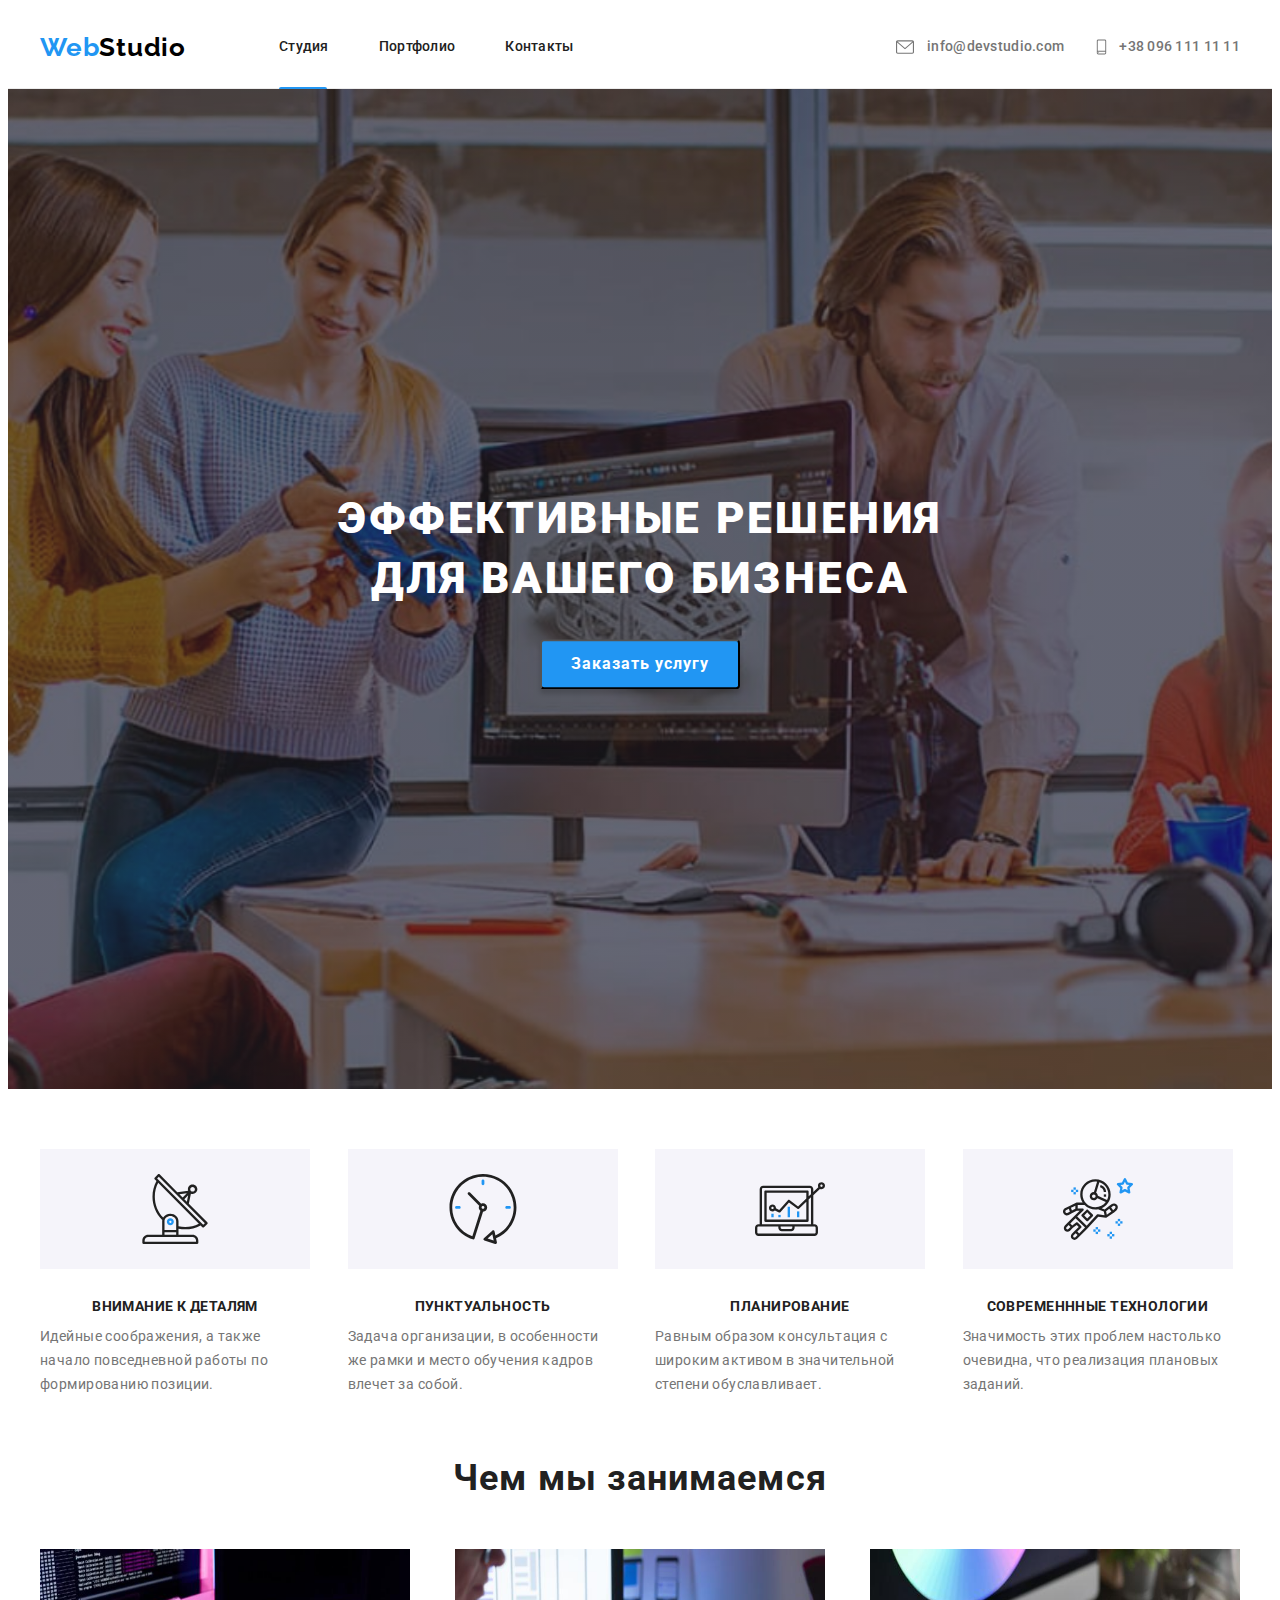
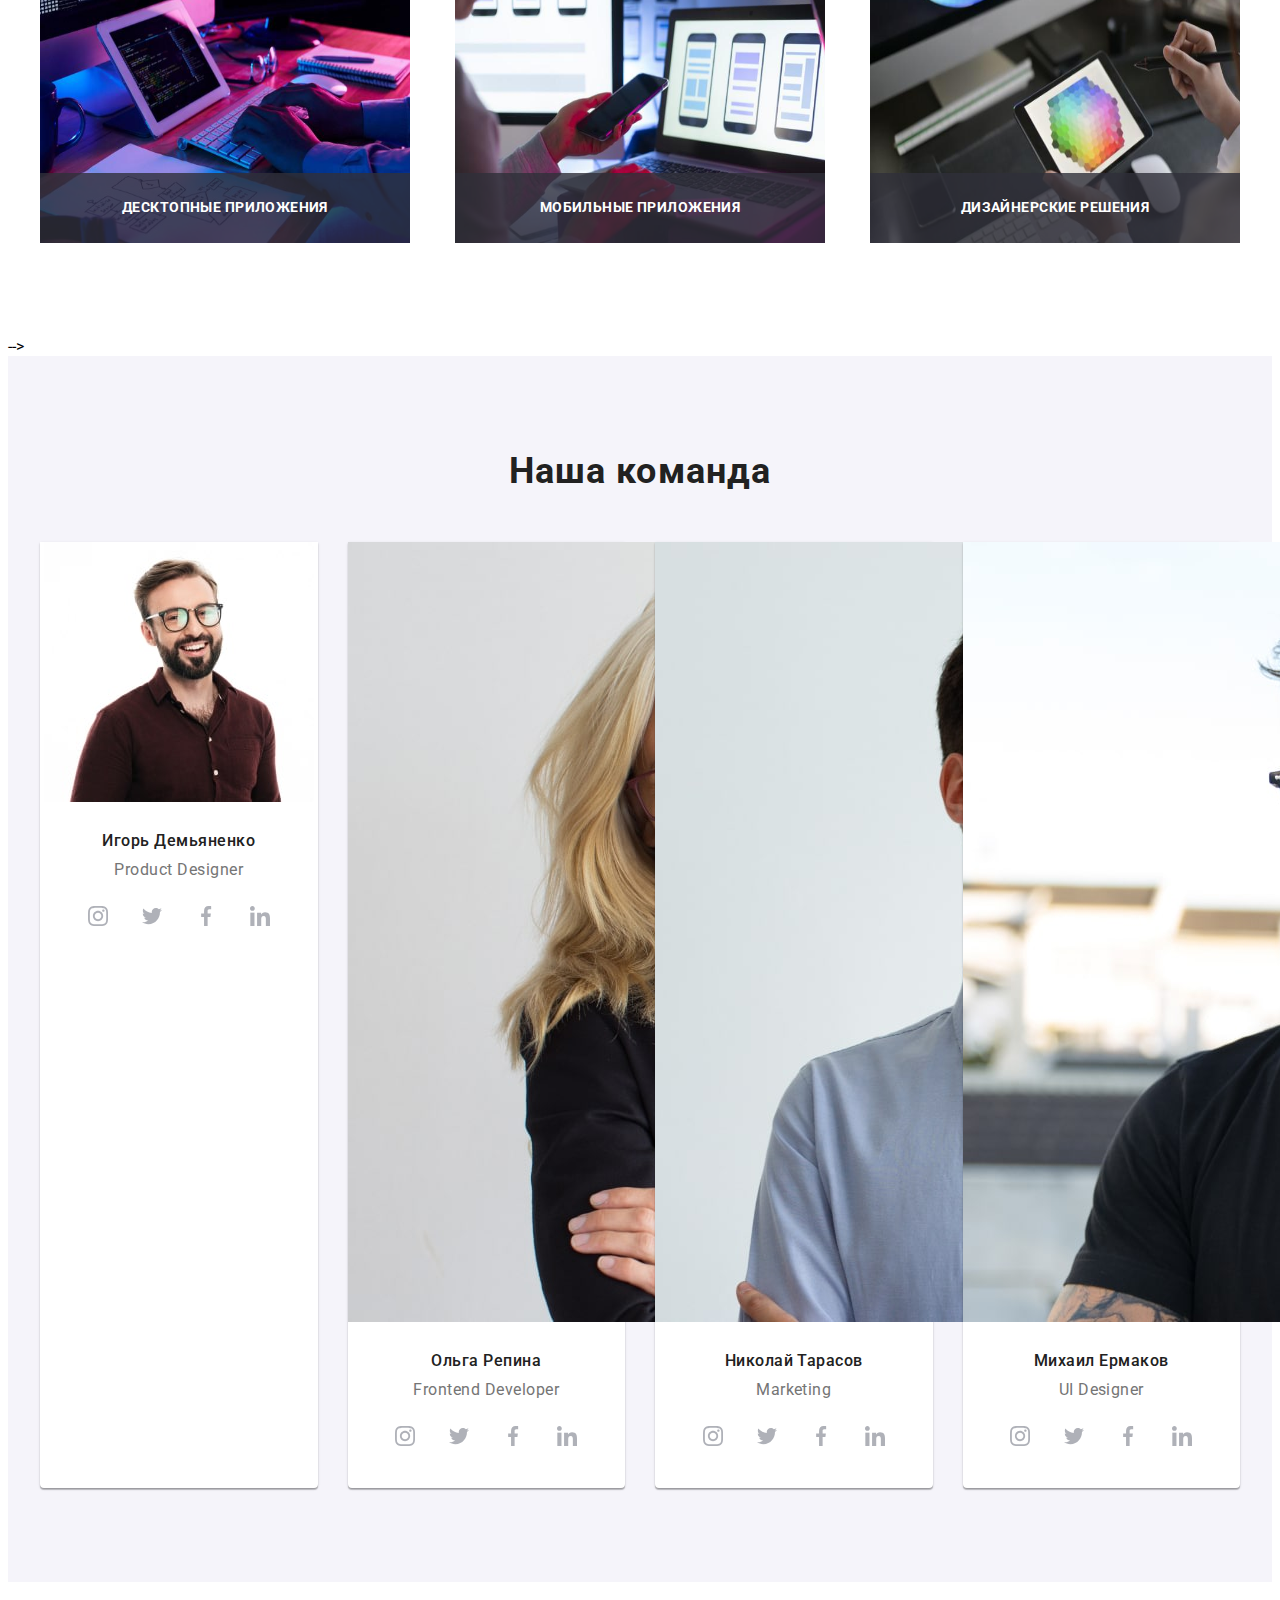
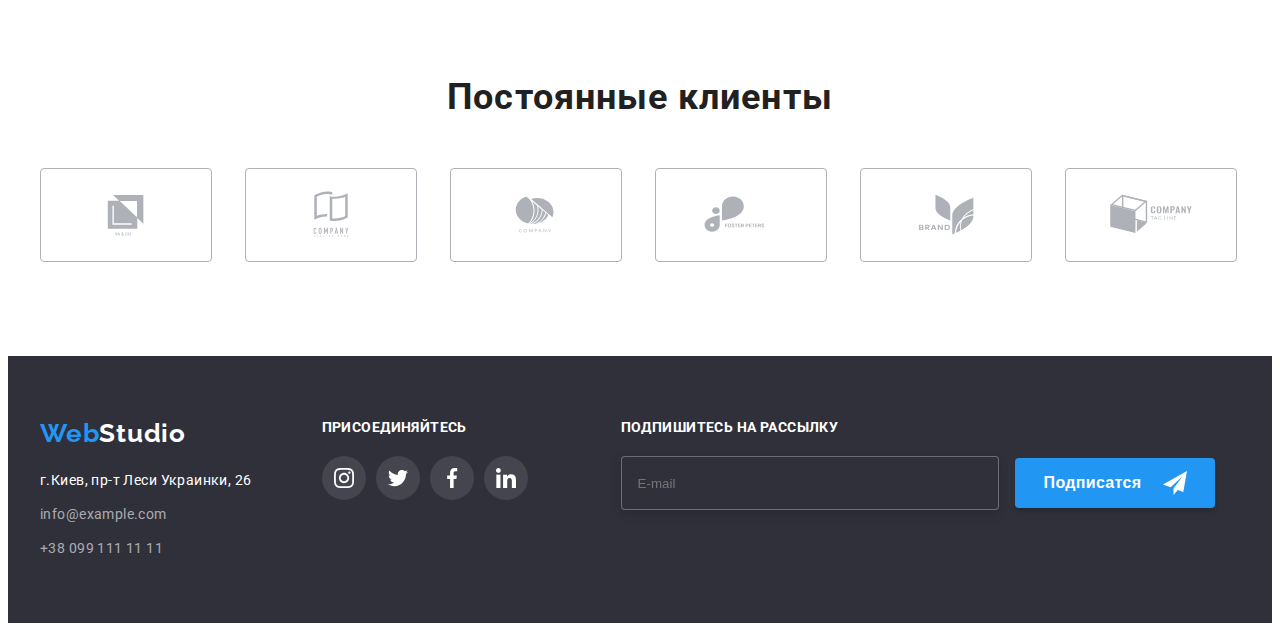
==== commit d721c2ff: "26/05-2" ====
--- a/index.html
+++ b/index.html
@@ -47,72 +47,69 @@
           <li class="contaсt-first__item">
             <a class="contaсt-first__link link" href="info@devstudio.com"
               ><svg class="contaсt-first__icon" width="24" height="18">
-                <use href="./img/icons.svg#icon-envelope"></use></svg
-              >info@devstudio.com</a
-            >
+                <use href="./img/icons.svg#icon-envelope"></use></svg>
+            info@devstudio.com</a>
           </li>
           <li class="contaсt-first__item">
             <a class="contaсt-first__link link" href="+380961111111">
               <svg class="contaсt-first__icon" width="15" height="24">
-                <use href="./img/icons.svg#icon-smartphone"></use></svg
-              >+38 096 111 11 11</a
-            >
+                <use href="./img/icons.svg#icon-smartphone"></use></svg>
+              +38 096 111 11 11</a>
           </li>
         </ul>
       </div>
-      <button class="menu-open-btn" type="button"><svg class="menu-open-icon" width="40" height="40">
+      <button class="menu-open-btn" type="button">
+        <svg class="menu-open-icon" width="40" height="40">
         <use href="./img/icons.svg#icon-menu"></use></svg>
       </button>
       <div class="mob-menu is-hidden">
         <div class="container">
-          <button class="menu-close-btn" type="button"><svg class="menu-close-icon" width="40" height="40">
+          <button class="menu-close-btn" type="button">
+            <svg class="menu-close-icon" width="40" height="40">
             <use href="./img/icons.svg#icon-close_40px"></use></svg>
           </button>
-          <nav class="menu-nav">
-            <ul class="menu-nav-list list">
-              <li class="menu-nav__item">
-                <a class="menu-nav__link menu-nav__link--color link" href="./index.html">Студия</a>
-              </li>
-              <li class="menu-nav__item">
-                <a class="menu-nav__link link" href="./portfolio.html"
+          <nav class="mob-nav">
+            <ul class="mob-nav-list list">
+              <li class="mob-nav__item">
+                <a class="mob-nav__link mob-nav__link--color link" href="./index.html">Студия</a>
+              </li>
+              <li class="mob-nav__item">
+                <a class="mob-nav__link link" href="./portfolio.html"
                   >Портфолио</a
                 >
               </li>
-              <li class="menu-nav__item">
-                <a class="menu-nav__link link" href="#contaсts">Контакты</a>
+              <li class="mob-nav__item">
+                <a class="mob-nav__link link" href="#contaсts">Контакты</a>
               </li>
             </ul>
           </nav>
-          <div>
-            <ul class="menu-contaсt-list list">
-              <li class="menu-contaсt__item">
-                <a class="menu-contaсt__tel link" href="+380961111111">
-                  +38 096 111 11 11</a>
-              </li>
-              <li class="menu-contaсt__item">
-                <a class="menu-contaсt__email link" href="info@devstudio.com"
-                  >info@devstudio.com</a>
+          <div class="mob-bottom">
+            <ul class="mob-contaсt-list list">
+              <li class="mob-contaсt__item">
+                <a class="mob-contaсt__tel link" 
+                  href="+380961111111">+38 096 111 11 11</a>
+              </li>
+              <li class="mob-contaсt__item">
+                <a class="mob-contaсt__email link" 
+                  href="info@devstudio.com">info@devstudio.com</a>
               </li>
             </ul>
-            <ul class="menu-soc-list list">
-              <li class="menu-soc__item">
-                <a
-                  href="https://www.instagram.com"
-                  class="menu-soc__link link"
-                  >Instagram</a>
-              </li>
-              <li class="menu-soc__item">
-                <a href="https://twitter.com" class="menu-soc__link link"
-                  >Twitter</a>
-              </li>
-              <li class="menu-soc__item">
-                <a href="https://www.facebook.com" class="menu-soc__link link"
-                  >Facebook</a>
-              </li>
-              <li class="menu-soc__item">
+            <ul class="mob-soc-list list">
+              <li class="mob-soc__item">
+                <a href="https://www.instagram.com"
+                  class="mob-soc__link link">Instagram</a>
+              </li>
+              <li class="mob-soc__item">
+                <a href="https://twitter.com" 
+                  class="mob-soc__link link">Twitter</a>
+              </li>
+              <li class="mob-soc__item">
+                <a href="https://www.facebook.com" 
+                  class="mob-soc__link link">Facebook</a>
+              </li>
+              <li class="mob-soc__item">
                 <a href="https://www.linkedin.com/"
-                  class="menu-soc__link link"
-                  >Linkedin</a>
+                  class="mob-soc__link link">Linkedin</a>
               </li>
             </ul>
           </div>
@@ -294,13 +291,28 @@
             </li>
             <li class="our-team__item frontend">
               <!--Frontend Developer-->
-              <img
+              <picture>
+                <source 
+                  srcset="./img/FrontendDeveloper.jpg 1x, 
+                  img/FrontendDeveloper-2x.jpg 2x"
+                  media="(min-width:1200px )" 
+                />
+                <source 
+                  srcset="./img/FrontendDeveloper-tab.jpg 1x, 
+                  img/ProductDesigner-tab-2x.jpg 2x"
+                  media="(min-width:768px )" 
+                />
+                <source 
+                  srcset="./img/FrontendDeveloper-mob.jpg 1x, 
+                  img/FrontendDeveloper-mob-2x.jpg 2x"
+                  media="(min-width:480px )" 
+                />
+                <img
                 class="our-team__img"
                 src="img/FrontendDeveloper.jpg"
                 alt="Разработчик сайтов"
-                width="270"
-                height="260"
-              />
+                />
+              </picture>
               <div class="our-team-signature">
                 <h3 class="our-team__header">Ольга Репина</h3>
                 <p class="our-team__paragraph">Frontend Developer</p>
@@ -339,13 +351,28 @@
             </li>
             <li class="our-team__item marketing">
               <!--Marketing-->
-              <img
+              <picture>
+                <source 
+                  srcset="./img/Marketing.jpg 1x, 
+                  img/Marketing-2x.jpg 2x"
+                  media="(min-width:1200px )" 
+                />
+                <source 
+                  srcset="./img/Marketing-tab.jpg 1x, 
+                  img/Marketing-tab-2x.jpg 2x"
+                  media="(min-width:768px )" 
+                />
+                <source 
+                  srcset="./img/Marketing-mob.jpg 1x, 
+                  img/Marketing-mob-2x.jpg 2x"
+                  media="(min-width:480px )" 
+                />
+                <img
                 class="our-team__img"
                 src="img/Marketing.jpg"
                 alt="Маркетолог"
-                width="270"
-                height="260"
-              />
+                />
+              </picture>
               <div class="our-team-signature">
                 <h3 class="our-team__header">Николай Тарасов</h3>
                 <p class="our-team__paragraph">Marketing</p>
@@ -384,13 +411,28 @@
             </li>
             <li class="our-team__item uidesigner">
               <!--UI Designer-->
-              <img
+              <picture>
+                <source 
+                  srcset="./img/UIDesigner.jpg 1x, 
+                  img/UIDesigner-2x.jpg 2x"
+                  media="(min-width:1200px )" 
+                />
+                <source 
+                  srcset="./img/UIDesigner-tab.jpg 1x, 
+                  img/UIDesigner-tab-2x.jpg 2x"
+                  media="(min-width:768px )" 
+                />
+                <source 
+                  srcset="./img/UIDesigner-mob.jpg 1x, 
+                  img/UIDesigner-mob-2x.jpg 2x"
+                  media="(min-width:480px )" 
+                />
+                <img
                 class="our-team__img"
                 src="img/UIDesigner.jpg"
                 alt="Прэктировщик сайтов"
-                width="270"
-                height="260"
-              />
+                />
+              </picture>
               <div class="our-team-signature">
                 <h3 class="our-team__header">Михаил Ермаков</h3>
                 <p class="our-team__paragraph">UI Designer</p>
@@ -560,46 +602,54 @@
         </button>
         <p class="modal-par">Оставьте свои данные, мы вам перезвоним</p>
         <form class="modal-form">
-          <div class="modal-form-field"><label for="user-name" class="modal-form-label"> Имя </label>
-          <div class="modal-input-area"><input
-            type="text"
-            class="modal-input"
-            name="user-name"
-            id="user-name"
-            required
-          />
-          <svg class="modal-input-icon" width="18" height="18">
-            <use href="./img/icons.svg#icon-person"></use></div>
           <div class="modal-form-field">
-          <label for="user-telephone" class="modal-form-label">Телефон</label>
-          <div class="modal-input-area"><input
-            type="tel"
-            class="modal-input"
-            name="user-telephone"
-            id="user-telephone"
-            required
-          /><svg class="modal-input-icon" width="18" height="18">
-            <use href="./img/icons.svg#icon-phone"></use></div></div>
+          <label for="user-name" class="modal-form-label"> Имя </label>
+            <div class="modal-input-area">
+            <input
+              type="text"
+              class="modal-input"
+              name="user-name"
+              id="user-name"
+              required
+            /><svg class="modal-input-icon" width="18" height="18">
+              <use href="./img/icons.svg#icon-person"></use></svg>
+            </div>
+          </div>
           <div class="modal-form-field">
-          <label for="user-email" class="modal-form-label">Почта</label>
-          <div class="modal-input-area"><input
-            type="email"
-            class="modal-input"
-            name="user-email"
-            id="user-email"
-            required
-          /><svg class="modal-input-icon" width="18" height="18">
-            <use href="./img/icons.svg#icon-email"></use></div></div>
+            <label for="user-telephone" class="modal-form-label">Телефон</label>
+            <div class="modal-input-area">
+              <input
+              type="tel"
+              class="modal-input"
+              name="user-telephone"
+              id="user-telephone"
+              required
+            /><svg class="modal-input-icon" width="18" height="18">
+              <use href="./img/icons.svg#icon-phone"></use></svg>
+            </div>
+          </div>
+          <div class="modal-form-field">
+            <label for="user-email" class="modal-form-label">Почта</label>
+            <div class="modal-input-area">
+              <input
+                type="email"
+                class="modal-input"
+                name="user-email"
+                id="user-email"
+                required
+              /><svg class="modal-input-icon" width="18" height="18">
+                <use href="./img/icons.svg#icon-email"></use></svg>
+            </div>
+          </div>
           <div>
-          <label for="user-comment" class="modal-form-label">
-            Комментарий</label
-          >
-          <textarea
-            class="modal-textarea"
-            name=" user-comment"
-            placeholder="Введите текст"
-            id="user-comment"
-          ></textarea></div>
+            <label for="user-comment" class="modal-form-label">Комментарий</label>
+            <textarea
+              class="modal-textarea"
+              name=" user-comment"
+              placeholder="Введите текст"
+              id="user-comment"
+            ></textarea>
+          </div>
           <div class="modal-form-checkbox">
             <input 
               type="checkbox" 
--- a/css/main.min.css
+++ b/css/main.min.css
@@ -1 +1 @@
-﻿body{font-family:"Roboto",sans-serif;font-style:normal;color:#000}:root{--section-color: #2f303a}img{display:block}p,h1,h2,h3,h4,h5,h6{margin:0}ul,ol{padding-left:0;margin:0}button{cursor:pointer}.container{width:100%;padding-left:15px;padding-right:15px;margin:0 auto}@media screen and (min-width: 480px){.container{max-width:480px}}@media screen and (min-width: 768px){.container{max-width:768px}}@media screen and (min-width: 1200px){.container{max-width:1200px}}.link{text-decoration:none;transition-property:color,fill;transition-duration:250ms;transition-timing-function:cubic-bezier(0.4, 0, 0.2, 1)}.list{list-style:none}.logo--bleck{color:#000}.logo--white{color:#fff}.visually-hidden{position:absolute;white-space:nowrap;width:1px;height:1px;overflow:hidden;border:0;padding:0;clip:rect(0 0 0 0);clip-path:inset(50%);margin:-1px}.header{position:relative;background-color:#fff;--color-text-header: #212121;--color-text-contact: #757575;border-bottom:1px solid #ececec;display:flex;align-items:center;justify-content:space-between}.header .container{margin:0}@media screen and (min-width: 768px){.header .container{margin:0 auto;display:flex;align-items:center}}@media screen and (min-width: 768px){.header .container{padding-top:21px;padding-bottom:21px}}@media screen and (min-width: 1200px){.header .container{padding-top:24px;padding-bottom:25px}}.logo{font-family:"Raleway";font-style:normal;font-weight:700;font-size:24px;line-height:1.67;letter-spacing:.03em;color:#2196f3}@media screen and (min-width: 1200px){.logo{font-weight:none;font-size:26px;line-height:1.19;letter-spacing:none;color:none}}@media screen and (min-width: 768px){.header-nav{margin-left:88px}}@media screen and (min-width: 1200px){.header-nav{margin-left:93px}}.nav-list{font-weight:500;font-size:14px;line-height:1.14;letter-spacing:.02em;color:#212121;display:flex;transition-property:color;transition-duration:250ms;transition-timing-function:cubic-bezier(0.4, 0, 0.2, 1)}.nav-list :hover,.nav-list :focus{color:#2196f3}@media screen and (max-width: 767px){.nav-list{display:none}}.nav__item{display:flex}.nav__item:not(:last-child){margin-right:50px}.nav__link{font-weight:500;font-size:14px;line-height:1.14;letter-spacing:.02em;color:#212121}.contaсt-first{font-weight:500;font-size:14px;line-height:1.14;letter-spacing:.02em;color:#757575;display:flex;margin-left:auto;transition-property:color,fill;transition-duration:250ms;transition-timing-function:cubic-bezier(0.4, 0, 0.2, 1)}@media screen and (max-width: 767px){.contaсt-first{display:none}}@media screen and (min-width: 768px){.contaсt-first{flex-direction:column;margin-bottom:-10px}}@media screen and (min-width: 1200px){.contaсt-first{flex-direction:row;align-items:center;margin-right:-30px;margin-bottom:0}}@media screen and (min-width: 768px){.contaсt-first__item{margin-bottom:10px}}@media screen and (min-width: 1200px){.contaсt-first__item{margin-right:30px;margin-bottom:0}}.contaсt-first__link{color:var(--color-text-contact);display:flex;align-items:center;fill:var(--color-text-contact)}.contaсt-first__link:hover,.contaсt-first__link:focus{color:#2196f3;fill:#2196f3}.contaсt-first__icon{margin-right:10px}.menu-open-btn{background:#fff;border:none}.menu-open-btn:hover,.menu-open-btn:focus{fill:#2196f3}@media screen and (min-width: 768px){.menu-open-btn{display:none}}.mob-menu{position:fixed;z-index:1;top:0;right:0;background-color:#fff;width:100vw;height:100vh;padding:48px 0px;margin:0 auto}.mob-menu .container{display:flex;flex-direction:column;justify-content:space-between;height:100%;align-items:flex-start}@media screen and (min-width: 768px){.mob-menu{display:none}}.menu-close-btn{position:absolute;top:10px;right:15px;background:#fff;border:none}.menu-close-btn:hover,.menu-close-btn:focus{fill:#2196f3}.menu-nav__item:not(last-child){margin-bottom:32px}.menu-nav__link{font-weight:500;font-size:40px;line-height:1.175;letter-spacing:.02em;color:#212121}.menu-nav__link--color{color:#2196f3}.menu-contaсt-list{margin-bottom:64px}.menu-contaсt__item{margin-bottom:32px}.menu-contaсt__tel{font-weight:500;font-size:34px;line-height:1.175;letter-spacing:.02em;color:#2196f3;margin-bottom:32px}.menu-contaсt__email{font-weight:500;font-size:24px;line-height:1.165;letter-spacing:.02em;color:#757575}.menu-soc-list{display:flex}.menu-soc__item:not(last-child){padding:0 10px;border-right:1px solid rgba(33,33,33,.2)}.menu-soc__item:nth-child(4){border:none}.menu-soc__link{font-weight:500;font-size:18px;line-height:1.22;letter-spacing:.02em;color:#2196f3}.no-scroll{overflow:hidden}.nav__item:nth-child(1):after{content:"";position:absolute;top:99%;width:48px;height:4px;background:#2196f3;border-radius:2px}.main-section{background-image:linear-gradient(rgba(47, 48, 58, 0.4), rgba(47, 48, 58, 0.4)),url(../img/header_fon-mobile.jpg);background-repeat:no-repeat;background-position:center;background-size:cover;height:400px;margin:0 auto;padding-top:200px;padding-bottom:200px;position:relative}@media(min-device-pixel-ratio: 2),(min-resolution: 192dpi),(min-resolution: 2dppx){.main-section{background-image:linear-gradient(rgba(47, 48, 58, 0.4), rgba(47, 48, 58, 0.4)),url(../img/header_fon-mobile-2x.jpg)}}.main-section .container{position:absolute;top:50%;left:50%;transform:translate(-50%, -50%)}@media screen and (min-width: 768px){.main-section{background-image:linear-gradient(rgba(47, 48, 58, 0.4), rgba(47, 48, 58, 0.4)),url(../img/header_fon-tablet.jpg)}}@media screen and (min-width: 768px)and (min-device-pixel-ratio: 2),screen and (min-width: 768px)and (min-resolution: 192dpi),screen and (min-width: 768px)and (min-resolution: 2dppx){.main-section{background-image:linear-gradient(rgba(47, 48, 58, 0.4), rgba(47, 48, 58, 0.4)),url(../img/header_fon-tablet-2x.jpg)}}@media screen and (min-width: 1200px){.main-section{height:600px;max-width:1600px;background-image:linear-gradient(rgba(47, 48, 58, 0.4), rgba(47, 48, 58, 0.4)),url(../img/header_fon.jpg)}}@media screen and (min-width: 1200px)and (min-device-pixel-ratio: 2),screen and (min-width: 1200px)and (min-resolution: 192dpi),screen and (min-width: 1200px)and (min-resolution: 2dppx){.main-section{background-image:linear-gradient(rgba(47, 48, 58, 0.4), rgba(47, 48, 58, 0.4)),url(../img/header_fon-2x.jpg)}}.main-section__motto{font-weight:900;font-size:26px;line-height:1.62;letter-spacing:.06em;color:#fff;text-align:center;text-transform:uppercase;margin-bottom:30px}@media screen and (min-width: 1200px){.main-section__motto{font-weight:900;font-size:44px;line-height:1.36;letter-spacing:.06em;color:#fff}}.main-section__btn{font-weight:700;font-size:16px;line-height:1.88;letter-spacing:.06em;color:#fff;width:200px;height:50px;font-family:"Roboto";font-style:normal;display:flex;justify-content:center;align-items:center;text-align:center;background:#2196f3;box-shadow:0px 4px 4px rgba(0,0,0,.15);border-radius:4px;cursor:pointer;margin:auto}.soft-skils{background:#fff;padding-top:60px;padding-bottom:60px}@media screen and (max-width: 480px){.soft-skils{padding-top:94px;padding-bottom:94px}}.soft-skils-list{margin-bottom:-30px}@media screen and (min-width: 768px){.soft-skils-list{display:flex;flex-wrap:wrap;margin-left:-30px}}.soft-skils__item{max-width:450px;margin:0 auto;margin-bottom:30px}@media screen and (min-width: 768px){.soft-skils__item{width:calc(50% - 30px);margin-left:30px}}@media screen and (min-width: 1200px){.soft-skils__item{max-width:270px;width:calc(25% - 30px)}}.soft-skils__header{font-weight:700;font-size:14px;line-height:1.14;letter-spacing:.03em;color:#212121;text-transform:uppercase;text-align:center;margin-bottom:10px}.soft-skils__paragraph{font-weight:400;font-size:14px;line-height:1.71;letter-spacing:.03em;color:#757575}.soft-skils__cont{max-width:450px;background-color:#f5f4fa;height:120px;margin-bottom:30px;display:flex;justify-content:center;align-items:center}@media screen and (min-width: 768px){.soft-skils__cont{max-width:354px}}@media screen and (min-width: 1200px){.soft-skils__cont{max-width:270px}}.soft-skils__icon{margin:0 auto}.hard-skil{display:none}@media screen and (min-width: 1200px){.hard-skil{padding-bottom:94px;display:block}}.hard-skils{font-weight:700;font-size:36px;line-height:1.17;letter-spacing:.03em;color:#212121;text-align:center;margin-bottom:50px}.hard-skils__item{position:relative}.hard-skils__item:not(:last-child){margin-right:30px}.hard-skils__par{font-weight:700;font-size:14px;line-height:1.14;letter-spacing:.03em;color:#fff;position:absolute;top:224px;width:370px;height:70px;display:flex;justify-content:center;align-items:center;text-align:center;text-transform:uppercase;background:rgba(47,48,58,.8)}.hard-skils-list{display:flex;justify-content:space-between}.team{background:#f5f4fa;padding-top:60px;padding-bottom:60px;margin:0 auto;width:100%}@media screen and (min-width: 1200px){.team{padding-top:94px;padding-bottom:94px}}.our-team{font-weight:700;font-size:28px;line-height:1.17;letter-spacing:.03em;color:#212121;text-align:center;margin-bottom:30px}.our-team__img{margin:0 auto}@media screen and (min-width: 1200px){.our-team{font-weight:none;font-size:36px;line-height:none;letter-spacing:none;color:#212121;margin-bottom:50px}}.our-team-list{margin-bottom:-30px}@media screen and (min-width: 768px){.our-team-list{display:flex;flex-wrap:wrap;margin-left:-30px}}.our-team__item{max-width:450px;background:#fff;box-shadow:0px 1px 3px rgba(0,0,0,.12),0px 1px 1px rgba(0,0,0,.14),0px 2px 1px rgba(0,0,0,.2);border-radius:0px 0px 4px 4px;margin:0 auto;margin-bottom:30px}@media screen and (min-width: 768px){.our-team__item{width:calc(50% - 30px);margin-left:30px}}@media screen and (min-width: 1200px){.our-team__item{width:calc(25% - 30px);margin-left:30px}}.our-team__header{font-weight:500;font-size:16px;line-height:1.17;letter-spacing:.03em;color:#212121;text-align:center;letter-spacing:.03em;margin-bottom:10px}.our-team__paragraph{font-weight:400;font-size:16px;line-height:1.17;letter-spacing:.03em;color:#757575;text-align:center;margin-bottom:15px}.our-team-signature{padding-top:30px;padding-bottom:30px}.soc-list{display:flex;justify-content:center;align-items:center}.soc__item:not(:last-child){margin-right:10px}.soc__link{width:44px;height:44px;border-radius:50%;background-color:#fff;display:flex;justify-content:center;align-items:center;fill:#afb1b8;transition-property:background-color,fill;transition-duration:250ms;transition-timing-function:cubic-bezier(0.4, 0, 0.2, 1)}.soc__link:hover,.soc__link:focus{background-color:#2196f3;fill:#fff}.clients{padding-top:60px;padding-bottom:60px;margin:0 auto}@media screen and (min-width: 1200px){.clients{padding-top:94px;padding-bottom:94px}}.clients-text{font-weight:700;font-size:28px;line-height:1.17;letter-spacing:.03em;color:#212121;margin-bottom:30px;text-align:center}@media screen and (min-width: 1200px){.clients-text{font-weight:700;font-size:36px;line-height:1.17;letter-spacing:.03em;color:#212121;text-align:center;letter-spacing:.03em;margin-bottom:50px}}.clients-list{margin-bottom:-30px;margin-left:-30px;display:flex;flex-wrap:wrap;justify-content:center}.clients__item{margin-bottom:30px;width:calc(50% - 30px);margin-left:30px}@media screen and (min-width: 768px){.clients__item{width:calc(33.3333333333% - 30px)}}@media screen and (min-width: 1200px){.clients__item{width:calc(16.6666666667% - 30px)}}.clients__link{max-width:210px;height:92px;border:1px solid #afb1b8;border-radius:4px;display:flex;justify-content:center;align-items:center;fill:#afb1b8;transition-property:border,fill;transition-duration:250ms;transition-timing-function:cubic-bezier(0.4, 0, 0.2, 1)}.clients__link:hover,.clients__link:focus{fill:#2196f3;border:1px solid #2196f3}@media screen and (min-width: 768px){.clients__link{max-width:226px}}@media screen and (min-width: 1200px){.clients__link{max-width:170px}}.footer{background:var(--section-color);padding-top:62px;padding-bottom:62px;margin:0 auto;width:100%}@media screen and (min-width: 768px){.footer .container{display:flex;flex-wrap:wrap;justify-content:space-between;padding-left:76px;padding-right:89px}}@media screen and (min-width: 1200px){.footer .container{flex-wrap:nowrap;justify-content:flex-start;padding-left:15px;padding-right:15px}}.footer-contakts .logo{display:flex;justify-content:center}@media screen and (min-width: 1200px){.footer-contakts .logo{display:block}}.contakts-list{margin-top:20px;display:flex;flex-direction:column;align-items:center;transition-property:color;transition-duration:2500ms;transition-timing-function:cubic-bezier(0.4, 0, 0.2, 1)}.contakts-list :hover,.contakts-list :focus{color:#2196f3}@media screen and (min-width: 1200px){.contakts-list{display:block}}.contakts__item{transition-property:color;transition-duration:2500ms;transition-timing-function:cubic-bezier(0.4, 0, 0.2, 1)}.contakts__item:not(:last-child){margin-bottom:10px}.contakts__link{font-weight:400;font-size:14px;line-height:1.71;letter-spacing:.03em;color:rgba(255,255,255,.6);font-style:normal}.contakts__link--color{color:#fff}.footer-soc{margin-top:60px}@media screen and (min-width: 768px){.footer-soc{padding-top:8px;margin-top:0}}@media screen and (min-width: 1200px){.footer-soc{padding-top:0px;margin-top:2px;margin-left:70px}}.footer-soc-text{font-weight:700;font-size:14px;line-height:1.14;letter-spacing:.03em;color:#fff;text-transform:uppercase;margin-bottom:20px;display:flex;justify-content:center}@media screen and (min-width: 1200px){.footer-soc-text{display:block}}.soc__link--fill{background-color:rgba(255,255,255,.1);fill:#fff}.footer-mailing{margin-top:60px;display:flex;flex-direction:column;align-items:center}@media screen and (min-width: 768px){.footer-mailing{padding-top:60px;display:flex;margin:0 auto}}@media screen and (min-width: 1200px){.footer-mailing{display:block;padding-top:0;margin-top:2px;margin-left:93px}}.footer-mailing-label{font-weight:700;font-size:14px;line-height:1.14;letter-spacing:.03em;color:#fff;text-transform:uppercase;display:flex;justify-content:center}@media screen and (min-width: 1200px){.footer-mailing-label{justify-content:flex-start}}.footer-mailing-input{max-width:450px;height:50px;padding-left:16px;margin-top:20px;border:1px solid rgba(255,255,255,.3);filter:drop-shadow(0px 4px 4px rgba(0, 0, 0, 0.15));border-radius:4px;background:var(--section-color)}@media screen and (min-width: 480px){.footer-mailing-input{width:450px}}@media screen and (min-width: 1200px){.footer-mailing-input{width:358px}}.footer-mailing-btn{font-weight:700;font-size:16px;line-height:1.875;letter-spacing:.02em;color:#fff;position:relative;width:200px;height:50px;background:#2196f3;box-shadow:0px 4px 4px rgba(0,0,0,.15);border-radius:4px;fill:#fff;text-align:left;padding-left:29px;outline:none;border:none;margin-top:20px}@media screen and (min-width: 1200px){.footer-mailing-btn{margin-left:12px}}.footer-mailing-icon{position:absolute;top:13px;right:28px}.backdrop{position:fixed;top:0;width:100%;height:100%;background:rgba(0,0,0,.2);transition:opacity 250ms,visibility 250ms;overflow:auto}.modal{padding:40px;width:450px;min-height:609px;background-color:#fff;border-radius:4px;position:absolute;top:65%;left:50%;transition:transform 250ms;transform:translate(-50%, -50%) scale(1) rotate(0deg) skew(0deg, 0deg)}.backdrop.is-hidden .modal{transform:scale(0.2) rotate(90deg) skew(-75deg, -10deg)}@media screen and (min-width: 1200px){.modal{top:50%}}@media screen and (min-width: 1200px){.modal{width:528px;min-height:581px}}.modal-close-btn{position:absolute;top:10px;right:10px;width:30px;height:30px;background-color:#fff;border-radius:50%;border:1px solid rgba(0,0,0,.1);outline:none}.modal-close-icon{position:absolute;top:50%;left:50%;transition:transform 500ms;transform:translate(-50%, -50%);transition-property:fill;transition-duration:250ms;transition-timing-function:cubic-bezier(0.4, 0, 0.2, 1)}.modal-close-btn:hover .modal-close-icon,.modal-close-btn:focus .modal-close-icon{fill:#2196f3}.is-hidden{opacity:0;pointer-events:none;visibility:hidden}.modal-par{font-weight:700;font-size:20px;line-height:1.5;letter-spacing:.03em;color:#212121;display:flex;justify-content:center;text-align:center;margin-bottom:12px}@media screen and (min-width: 1200px){.modal-par{font-weight:700;font-size:20px;line-height:1.15;letter-spacing:.03em;color:#212121}}.modal-form-field{font-weight:400;font-size:12px;line-height:1.67;letter-spacing:.01em;color:#757575;margin-bottom:12px}.modal-input{width:100%;height:40px;border:1px solid rgba(33,33,33,.2);border-radius:4px;padding-left:32px;padding-right:1px;outline:none;transition-property:border-color;transition-duration:250ms;transition-timing-function:cubic-bezier(0.4, 0, 0.2, 1)}.modal-input:focus,.modal-input:hover{border-color:#2196f3}.modal-input-area{position:relative}.modal-input-icon{position:absolute;left:12px;top:50%;transform:translateY(-50%);fill:#212121;transition-property:fill;transition-duration:250ms;transition-timing-function:cubic-bezier(0.4, 0, 0.2, 1)}.modal-input:focus+.modal-input-icon,.modal-input:hover+.modal-input-icon{fill:#2196f3}.modal-form-label{font-weight:400;font-size:12px;line-height:1.67;letter-spacing:.01em;color:#757575;margin-bottom:4px}.modal-textarea{width:100%;height:120px;border:1px solid rgba(33,33,33,.2);border-radius:4px;margin-bottom:20px;padding:12px 16px;resize:none;outline:none;transition-property:border-color;transition-duration:250ms;transition-timing-function:cubic-bezier(0.4, 0, 0.2, 1)}.modal-textarea:focus,.modal-textarea:hover{border-color:#2196f3}.modal-check-text{font-weight:400;font-size:12px;line-height:1.67;letter-spacing:.01em;color:#757575;display:flex;justify-content:space-evenly;align-items:center}.input-check:hover+.modal-check-text span,.input-check:focus+.modal-check-text span{border-color:#2196f3}.modal-check-text span{width:16px;height:15px;border:2px solid #212121;border-radius:2px;margin-right:5px;display:flex;align-items:center;justify-content:center;transition-property:border-color;transition-duration:250ms;transition-timing-function:cubic-bezier(0.4, 0, 0.2, 1)}@media screen and (min-width: 1200px){.modal-check-text{font-weight:400;font-size:14px;line-height:1.71;letter-spacing:.03em;color:#757575}}.modal-check-icon{fill:rgba(0,0,0,0)}.input-check:checked+.modal-check-text span{background-color:#2196f3;border-radius:none}.input-check:checked+.modal-check-text .modal-check-icon{fill:#fff}.modal-form-conditions{color:#2196f3}.modal-form-btn{font-weight:700;font-size:16px;line-height:1.875;letter-spacing:.06em;color:#fff;position:absolute;left:50%;bottom:40px;transform:translateX(-50%);width:200px;height:50px;background:#2196f3;box-shadow:0px 4px 4px rgba(0,0,0,.15);border-radius:4px;display:flex;justify-content:center;align-items:center;margin-top:30px;border:none;outline:none;transition-property:background;transition-duration:250ms;transition-timing-function:cubic-bezier(0.4, 0, 0.2, 1)}.modal-form-btn:hover,.modal-form-btn:focus{background:#188ce8}/*# sourceMappingURL=main.min.css.map */+﻿body{font-family:"Roboto",sans-serif;font-style:normal;color:#000}:root{--section-color: #2f303a}img{display:block}p,h1,h2,h3,h4,h5,h6{margin:0}ul,ol{padding-left:0;margin:0}button{cursor:pointer}.container{width:100%;padding-left:15px;padding-right:15px;margin:0 auto}@media screen and (min-width: 480px){.container{max-width:480px}}@media screen and (min-width: 768px){.container{max-width:768px}}@media screen and (min-width: 1200px){.container{max-width:1200px}}.link{text-decoration:none;transition-property:color,fill;transition-duration:250ms;transition-timing-function:cubic-bezier(0.4, 0, 0.2, 1)}.list{list-style:none}.logo--bleck{color:#000}.logo--white{color:#fff}.visually-hidden{position:absolute;white-space:nowrap;width:1px;height:1px;overflow:hidden;border:0;padding:0;clip:rect(0 0 0 0);clip-path:inset(50%);margin:-1px}.header{position:relative;background-color:#fff;--color-text-header: #212121;--color-text-contact: #757575;border-bottom:1px solid #ececec;display:flex;align-items:center;justify-content:space-between}.header .container{margin:0}@media screen and (min-width: 768px){.header .container{margin:0 auto;display:flex;align-items:center}}@media screen and (min-width: 768px){.header .container{padding-top:21px;padding-bottom:21px}}@media screen and (min-width: 1200px){.header .container{padding-top:24px;padding-bottom:25px}}.logo{font-family:"Raleway";font-style:normal;font-weight:700;font-size:24px;line-height:1.67;letter-spacing:.03em;color:#2196f3}@media screen and (min-width: 1200px){.logo{font-weight:none;font-size:26px;line-height:1.19;letter-spacing:none;color:none}}@media screen and (min-width: 768px){.header-nav{margin-left:88px}}@media screen and (min-width: 1200px){.header-nav{margin-left:93px}}.nav-list{font-weight:500;font-size:14px;line-height:1.14;letter-spacing:.02em;color:#212121;display:flex;transition-property:color;transition-duration:250ms;transition-timing-function:cubic-bezier(0.4, 0, 0.2, 1)}.nav-list :hover,.nav-list :focus{color:#2196f3}@media screen and (max-width: 767px){.nav-list{display:none}}.nav__item{display:flex}.nav__item:not(:last-child){margin-right:50px}.nav__link{font-weight:500;font-size:14px;line-height:1.14;letter-spacing:.02em;color:#212121}.contaсt-first{font-weight:500;font-size:14px;line-height:1.14;letter-spacing:.02em;color:#757575;display:flex;margin-left:auto;transition-property:color,fill;transition-duration:250ms;transition-timing-function:cubic-bezier(0.4, 0, 0.2, 1)}@media screen and (max-width: 767px){.contaсt-first{display:none}}@media screen and (min-width: 768px){.contaсt-first{flex-direction:column;margin-bottom:-10px}}@media screen and (min-width: 1200px){.contaсt-first{flex-direction:row;align-items:center;margin-right:-30px;margin-bottom:0}}@media screen and (min-width: 768px){.contaсt-first__item{margin-bottom:10px}}@media screen and (min-width: 1200px){.contaсt-first__item{margin-right:30px;margin-bottom:0}}.contaсt-first__link{color:var(--color-text-contact);display:flex;align-items:center;fill:var(--color-text-contact)}.contaсt-first__link:hover,.contaсt-first__link:focus{color:#2196f3;fill:#2196f3}.contaсt-first__icon{margin-right:10px}.menu-open-btn{background:#fff;border:none}.menu-open-btn:hover,.menu-open-btn:focus{fill:#2196f3}@media screen and (min-width: 768px){.menu-open-btn{display:none}}.mob-menu{position:fixed;z-index:1;top:0;right:0;background-color:#fff;width:100vw;height:100vh;padding:48px 0px;margin:0 auto}.mob-menu .container{display:flex;flex-direction:column;justify-content:space-between;height:100%;align-items:flex-start}@media screen and (min-width: 768px){.mob-menu{display:none}}.menu-close-btn{position:absolute;top:10px;right:15px;background:#fff;border:none}.menu-close-btn:hover,.menu-close-btn:focus{fill:#2196f3}.mob-nav__item:not(last-child){margin-bottom:32px}.mob-nav__link{font-weight:500;font-size:40px;line-height:1.175;letter-spacing:.02em;color:#212121}.mob-nav__link--color{color:#2196f3}.mob-contaсt-list{margin-bottom:64px}.mob-contaсt__item{margin-bottom:32px}.mob-contaсt__tel{font-weight:500;font-size:34px;line-height:1.175;letter-spacing:.02em;color:#2196f3;margin-bottom:32px}.mob-contaсt__email{font-weight:500;font-size:24px;line-height:1.165;letter-spacing:.02em;color:#757575}.mob-soc-list{display:flex}.mob-soc__item:not(last-child){padding:0 10px;border-right:1px solid rgba(33,33,33,.2)}.mob-soc__item:nth-child(4){border:none}.mob-soc__link{font-weight:500;font-size:18px;line-height:1.22;letter-spacing:.02em;color:#2196f3}.no-scroll{overflow:hidden}.nav__item:nth-child(1):after{content:"";position:absolute;top:99%;width:48px;height:4px;background:#2196f3;border-radius:2px}.main-section{background-image:linear-gradient(rgba(47, 48, 58, 0.4), rgba(47, 48, 58, 0.4)),url(../img/header_fon-mobile.jpg);background-repeat:no-repeat;background-position:center;background-size:cover;height:400px;margin:0 auto;padding-top:200px;padding-bottom:200px;position:relative}@media(min-device-pixel-ratio: 2),(min-resolution: 192dpi),(min-resolution: 2dppx){.main-section{background-image:linear-gradient(rgba(47, 48, 58, 0.4), rgba(47, 48, 58, 0.4)),url(../img/header_fon-mobile-2x.jpg)}}.main-section .container{position:absolute;top:50%;left:50%;transform:translate(-50%, -50%)}@media screen and (min-width: 768px){.main-section{background-image:linear-gradient(rgba(47, 48, 58, 0.4), rgba(47, 48, 58, 0.4)),url(../img/header_fon-tablet.jpg)}}@media screen and (min-width: 768px)and (min-device-pixel-ratio: 2),screen and (min-width: 768px)and (min-resolution: 192dpi),screen and (min-width: 768px)and (min-resolution: 2dppx){.main-section{background-image:linear-gradient(rgba(47, 48, 58, 0.4), rgba(47, 48, 58, 0.4)),url(../img/header_fon-tablet-2x.jpg)}}@media screen and (min-width: 1200px){.main-section{height:600px;max-width:1600px;background-image:linear-gradient(rgba(47, 48, 58, 0.4), rgba(47, 48, 58, 0.4)),url(../img/header_fon.jpg)}}@media screen and (min-width: 1200px)and (min-device-pixel-ratio: 2),screen and (min-width: 1200px)and (min-resolution: 192dpi),screen and (min-width: 1200px)and (min-resolution: 2dppx){.main-section{background-image:linear-gradient(rgba(47, 48, 58, 0.4), rgba(47, 48, 58, 0.4)),url(../img/header_fon-2x.jpg)}}.main-section__motto{font-weight:900;font-size:26px;line-height:1.62;letter-spacing:.06em;color:#fff;text-align:center;text-transform:uppercase;margin-bottom:30px}@media screen and (min-width: 1200px){.main-section__motto{font-weight:900;font-size:44px;line-height:1.36;letter-spacing:.06em;color:#fff}}.main-section__btn{font-weight:700;font-size:16px;line-height:1.88;letter-spacing:.06em;color:#fff;width:200px;height:50px;font-family:"Roboto";font-style:normal;display:flex;justify-content:center;align-items:center;text-align:center;background:#2196f3;box-shadow:0px 4px 4px rgba(0,0,0,.15);border-radius:4px;cursor:pointer;margin:auto}.soft-skils{background:#fff;padding-top:60px;padding-bottom:60px}@media screen and (max-width: 480px){.soft-skils{padding-top:94px;padding-bottom:94px}}.soft-skils-list{margin-bottom:-30px}@media screen and (min-width: 768px){.soft-skils-list{display:flex;flex-wrap:wrap;margin-left:-30px}}.soft-skils__item{max-width:450px;margin:0 auto;margin-bottom:30px}@media screen and (min-width: 768px){.soft-skils__item{width:calc(50% - 30px);margin-left:30px}}@media screen and (min-width: 1200px){.soft-skils__item{max-width:270px;width:calc(25% - 30px)}}.soft-skils__header{font-weight:700;font-size:14px;line-height:1.14;letter-spacing:.03em;color:#212121;text-transform:uppercase;text-align:center;margin-bottom:10px}.soft-skils__paragraph{font-weight:400;font-size:14px;line-height:1.71;letter-spacing:.03em;color:#757575}.soft-skils__cont{max-width:450px;background-color:#f5f4fa;height:120px;margin-bottom:30px;display:flex;justify-content:center;align-items:center}@media screen and (min-width: 768px){.soft-skils__cont{max-width:354px}}@media screen and (min-width: 1200px){.soft-skils__cont{max-width:270px}}.soft-skils__icon{margin:0 auto}.hard-skil{display:none}@media screen and (min-width: 1200px){.hard-skil{padding-bottom:94px;display:block}}.hard-skils{font-weight:700;font-size:36px;line-height:1.17;letter-spacing:.03em;color:#212121;text-align:center;margin-bottom:50px}.hard-skils__item{position:relative}.hard-skils__item:not(:last-child){margin-right:30px}.hard-skils__par{font-weight:700;font-size:14px;line-height:1.14;letter-spacing:.03em;color:#fff;position:absolute;top:224px;width:370px;height:70px;display:flex;justify-content:center;align-items:center;text-align:center;text-transform:uppercase;background:rgba(47,48,58,.8)}.hard-skils-list{display:flex;justify-content:space-between}.team{background:#f5f4fa;padding-top:60px;padding-bottom:60px;margin:0 auto;width:100%}@media screen and (min-width: 1200px){.team{padding-top:94px;padding-bottom:94px}}.our-team{font-weight:700;font-size:28px;line-height:1.17;letter-spacing:.03em;color:#212121;text-align:center;margin-bottom:30px}.our-team__img{margin:0 auto}@media screen and (min-width: 1200px){.our-team{font-weight:none;font-size:36px;line-height:none;letter-spacing:none;color:#212121;margin-bottom:50px}}.our-team-list{margin-bottom:-30px}@media screen and (min-width: 768px){.our-team-list{display:flex;flex-wrap:wrap;margin-left:-30px}}.our-team__item{max-width:450px;background:#fff;box-shadow:0px 1px 3px rgba(0,0,0,.12),0px 1px 1px rgba(0,0,0,.14),0px 2px 1px rgba(0,0,0,.2);border-radius:0px 0px 4px 4px;margin:0 auto;margin-bottom:30px}@media screen and (min-width: 768px){.our-team__item{width:calc(50% - 30px);margin-left:30px}}@media screen and (min-width: 1200px){.our-team__item{width:calc(25% - 30px);margin-left:30px}}.our-team__header{font-weight:500;font-size:16px;line-height:1.17;letter-spacing:.03em;color:#212121;text-align:center;letter-spacing:.03em;margin-bottom:10px}.our-team__paragraph{font-weight:400;font-size:16px;line-height:1.17;letter-spacing:.03em;color:#757575;text-align:center;margin-bottom:15px}.our-team-signature{padding-top:30px;padding-bottom:30px}.soc-list{display:flex;justify-content:center;align-items:center}.soc__item:not(:last-child){margin-right:10px}.soc__link{width:44px;height:44px;border-radius:50%;background-color:#fff;display:flex;justify-content:center;align-items:center;fill:#afb1b8;transition-property:background-color,fill;transition-duration:250ms;transition-timing-function:cubic-bezier(0.4, 0, 0.2, 1)}.soc__link:hover,.soc__link:focus{background-color:#2196f3;fill:#fff}.clients{padding-top:60px;padding-bottom:60px;margin:0 auto}@media screen and (min-width: 1200px){.clients{padding-top:94px;padding-bottom:94px}}.clients-text{font-weight:700;font-size:28px;line-height:1.17;letter-spacing:.03em;color:#212121;margin-bottom:30px;text-align:center}@media screen and (min-width: 1200px){.clients-text{font-weight:700;font-size:36px;line-height:1.17;letter-spacing:.03em;color:#212121;text-align:center;letter-spacing:.03em;margin-bottom:50px}}.clients-list{margin-bottom:-30px;margin-left:-30px;display:flex;flex-wrap:wrap;justify-content:center}.clients__item{margin-bottom:30px;width:calc(50% - 30px);margin-left:30px}@media screen and (min-width: 768px){.clients__item{width:calc(33.3333333333% - 30px)}}@media screen and (min-width: 1200px){.clients__item{width:calc(16.6666666667% - 30px)}}.clients__link{max-width:210px;height:92px;border:1px solid #afb1b8;border-radius:4px;display:flex;justify-content:center;align-items:center;fill:#afb1b8;transition-property:border,fill;transition-duration:250ms;transition-timing-function:cubic-bezier(0.4, 0, 0.2, 1)}.clients__link:hover,.clients__link:focus{fill:#2196f3;border:1px solid #2196f3}@media screen and (min-width: 768px){.clients__link{max-width:226px}}@media screen and (min-width: 1200px){.clients__link{max-width:170px}}.footer{background:var(--section-color);padding-top:62px;padding-bottom:62px;margin:0 auto;width:100%}@media screen and (min-width: 768px){.footer .container{display:flex;flex-wrap:wrap;justify-content:space-between;padding-left:76px;padding-right:89px}}@media screen and (min-width: 1200px){.footer .container{flex-wrap:nowrap;justify-content:flex-start;padding-left:15px;padding-right:15px}}.footer-contakts .logo{display:flex;justify-content:center}@media screen and (min-width: 1200px){.footer-contakts .logo{display:block}}.contakts-list{margin-top:20px;display:flex;flex-direction:column;align-items:center;transition-property:color;transition-duration:2500ms;transition-timing-function:cubic-bezier(0.4, 0, 0.2, 1)}.contakts-list :hover,.contakts-list :focus{color:#2196f3}@media screen and (min-width: 1200px){.contakts-list{display:block}}.contakts__item{transition-property:color;transition-duration:2500ms;transition-timing-function:cubic-bezier(0.4, 0, 0.2, 1)}.contakts__item:not(:last-child){margin-bottom:10px}.contakts__link{font-weight:400;font-size:14px;line-height:1.71;letter-spacing:.03em;color:rgba(255,255,255,.6);font-style:normal}.contakts__link--color{color:#fff}.footer-soc{margin-top:60px}@media screen and (min-width: 768px){.footer-soc{padding-top:8px;margin-top:0}}@media screen and (min-width: 1200px){.footer-soc{padding-top:0px;margin-top:2px;margin-left:70px}}.footer-soc-text{font-weight:700;font-size:14px;line-height:1.14;letter-spacing:.03em;color:#fff;text-transform:uppercase;margin-bottom:20px;display:flex;justify-content:center}@media screen and (min-width: 1200px){.footer-soc-text{display:block}}.soc__link--fill{background-color:rgba(255,255,255,.1);fill:#fff}.footer-mailing{margin-top:60px;display:flex;flex-direction:column;align-items:center}@media screen and (min-width: 768px){.footer-mailing{padding-top:60px;display:flex;margin:0 auto}}@media screen and (min-width: 1200px){.footer-mailing{display:block;padding-top:0;margin-top:2px;margin-left:93px}}.footer-mailing-label{font-weight:700;font-size:14px;line-height:1.14;letter-spacing:.03em;color:#fff;text-transform:uppercase;display:flex;justify-content:center}@media screen and (min-width: 1200px){.footer-mailing-label{justify-content:flex-start}}.footer-mailing-input{max-width:450px;height:50px;padding-left:16px;margin-top:20px;border:1px solid rgba(255,255,255,.3);filter:drop-shadow(0px 4px 4px rgba(0, 0, 0, 0.15));border-radius:4px;background:var(--section-color)}@media screen and (min-width: 480px){.footer-mailing-input{width:450px}}@media screen and (min-width: 1200px){.footer-mailing-input{width:358px}}.footer-mailing-btn{font-weight:700;font-size:16px;line-height:1.875;letter-spacing:.02em;color:#fff;position:relative;width:200px;height:50px;background:#2196f3;box-shadow:0px 4px 4px rgba(0,0,0,.15);border-radius:4px;fill:#fff;text-align:left;padding-left:29px;outline:none;border:none;margin-top:20px}@media screen and (min-width: 1200px){.footer-mailing-btn{margin-left:12px}}.footer-mailing-icon{position:absolute;top:13px;right:28px}.backdrop{position:fixed;top:0;width:100%;height:100%;background:rgba(0,0,0,.2);transition:opacity 250ms,visibility 250ms;overflow:auto}.modal{padding:40px;width:450px;min-height:609px;background-color:#fff;border-radius:4px;position:absolute;top:65%;left:50%;transition:transform 250ms;transform:translate(-50%, -50%) scale(1) rotate(0deg) skew(0deg, 0deg)}.backdrop.is-hidden .modal{transform:scale(0.2) rotate(90deg) skew(-75deg, -10deg)}@media screen and (min-width: 1200px){.modal{top:50%}}@media screen and (min-width: 1200px){.modal{width:528px;min-height:581px}}.modal-close-btn{position:absolute;top:10px;right:10px;width:30px;height:30px;background-color:#fff;border-radius:50%;border:1px solid rgba(0,0,0,.1);outline:none}.modal-close-icon{position:absolute;top:50%;left:50%;transition:transform 500ms;transform:translate(-50%, -50%);transition-property:fill;transition-duration:250ms;transition-timing-function:cubic-bezier(0.4, 0, 0.2, 1)}.modal-close-btn:hover .modal-close-icon,.modal-close-btn:focus .modal-close-icon{fill:#2196f3}.is-hidden{opacity:0;pointer-events:none;visibility:hidden}.modal-par{font-weight:700;font-size:20px;line-height:1.5;letter-spacing:.03em;color:#212121;display:flex;justify-content:center;text-align:center;margin-bottom:12px}@media screen and (min-width: 1200px){.modal-par{font-weight:700;font-size:20px;line-height:1.15;letter-spacing:.03em;color:#212121}}.modal-form-field{font-weight:400;font-size:12px;line-height:1.67;letter-spacing:.01em;color:#757575;margin-bottom:12px}.modal-input{width:100%;height:40px;border:1px solid rgba(33,33,33,.2);border-radius:4px;padding-left:32px;padding-right:1px;outline:none;transition-property:border-color;transition-duration:250ms;transition-timing-function:cubic-bezier(0.4, 0, 0.2, 1)}.modal-input:focus,.modal-input:hover{border-color:#2196f3}.modal-input-area{position:relative}.modal-input-icon{position:absolute;left:12px;top:50%;transform:translateY(-50%);fill:#212121;transition-property:fill;transition-duration:250ms;transition-timing-function:cubic-bezier(0.4, 0, 0.2, 1)}.modal-input:focus+.modal-input-icon,.modal-input:hover+.modal-input-icon{fill:#2196f3}.modal-form-label{font-weight:400;font-size:12px;line-height:1.67;letter-spacing:.01em;color:#757575;margin-bottom:4px}.modal-textarea{width:100%;height:120px;border:1px solid rgba(33,33,33,.2);border-radius:4px;margin-bottom:20px;padding:12px 16px;resize:none;outline:none;transition-property:border-color;transition-duration:250ms;transition-timing-function:cubic-bezier(0.4, 0, 0.2, 1)}.modal-textarea:focus,.modal-textarea:hover{border-color:#2196f3}.modal-check-text{font-weight:400;font-size:12px;line-height:1.67;letter-spacing:.01em;color:#757575;display:flex;justify-content:space-evenly;align-items:center}.input-check:hover+.modal-check-text span,.input-check:focus+.modal-check-text span{border-color:#2196f3}.modal-check-text span{width:16px;height:15px;border:2px solid #212121;border-radius:2px;margin-right:5px;display:flex;align-items:center;justify-content:center;transition-property:border-color;transition-duration:250ms;transition-timing-function:cubic-bezier(0.4, 0, 0.2, 1)}@media screen and (min-width: 1200px){.modal-check-text{font-weight:400;font-size:14px;line-height:1.71;letter-spacing:.03em;color:#757575}}.modal-check-icon{fill:rgba(0,0,0,0)}.input-check:checked+.modal-check-text span{background-color:#2196f3;border-radius:none}.input-check:checked+.modal-check-text .modal-check-icon{fill:#fff}.modal-form-conditions{color:#2196f3}.modal-form-btn{font-weight:700;font-size:16px;line-height:1.875;letter-spacing:.06em;color:#fff;position:absolute;left:50%;bottom:40px;transform:translateX(-50%);width:200px;height:50px;background:#2196f3;box-shadow:0px 4px 4px rgba(0,0,0,.15);border-radius:4px;display:flex;justify-content:center;align-items:center;margin-top:30px;border:none;outline:none;transition-property:background;transition-duration:250ms;transition-timing-function:cubic-bezier(0.4, 0, 0.2, 1)}.modal-form-btn:hover,.modal-form-btn:focus{background:#188ce8}/*# sourceMappingURL=main.min.css.map */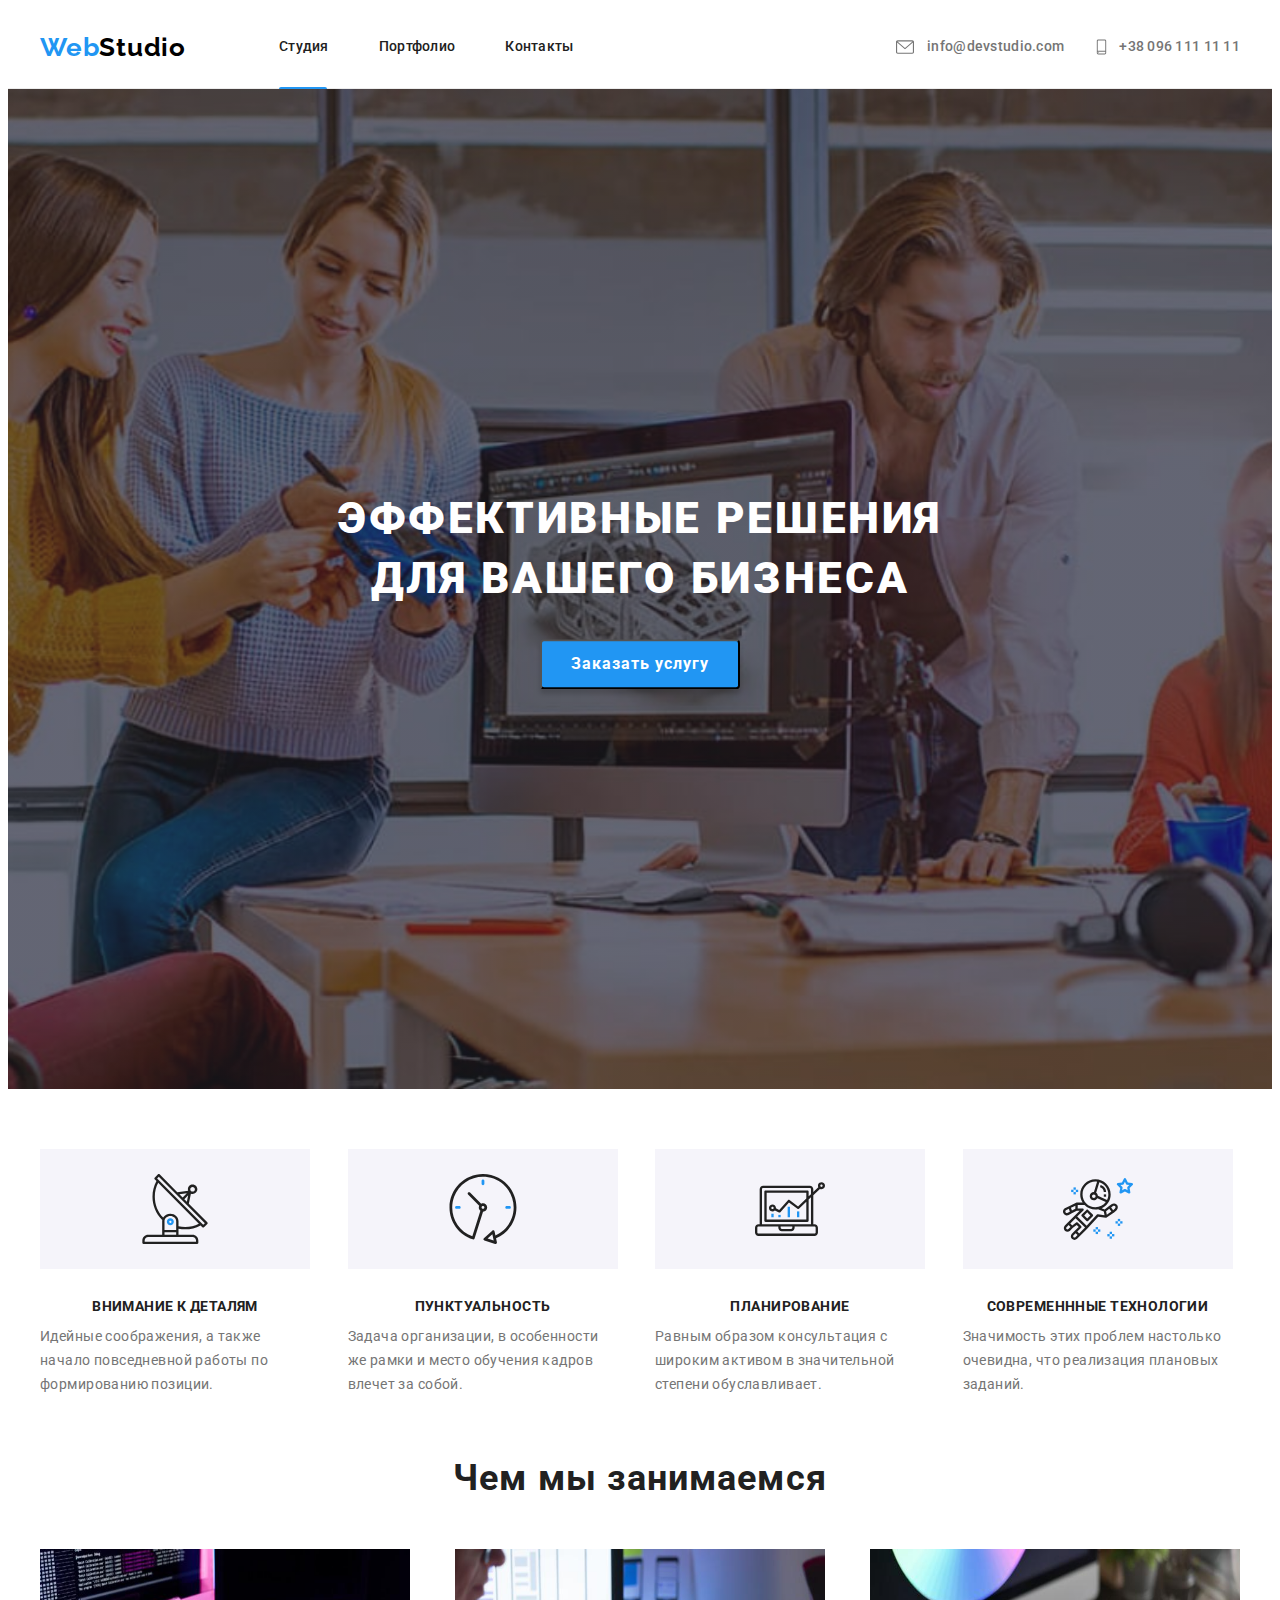
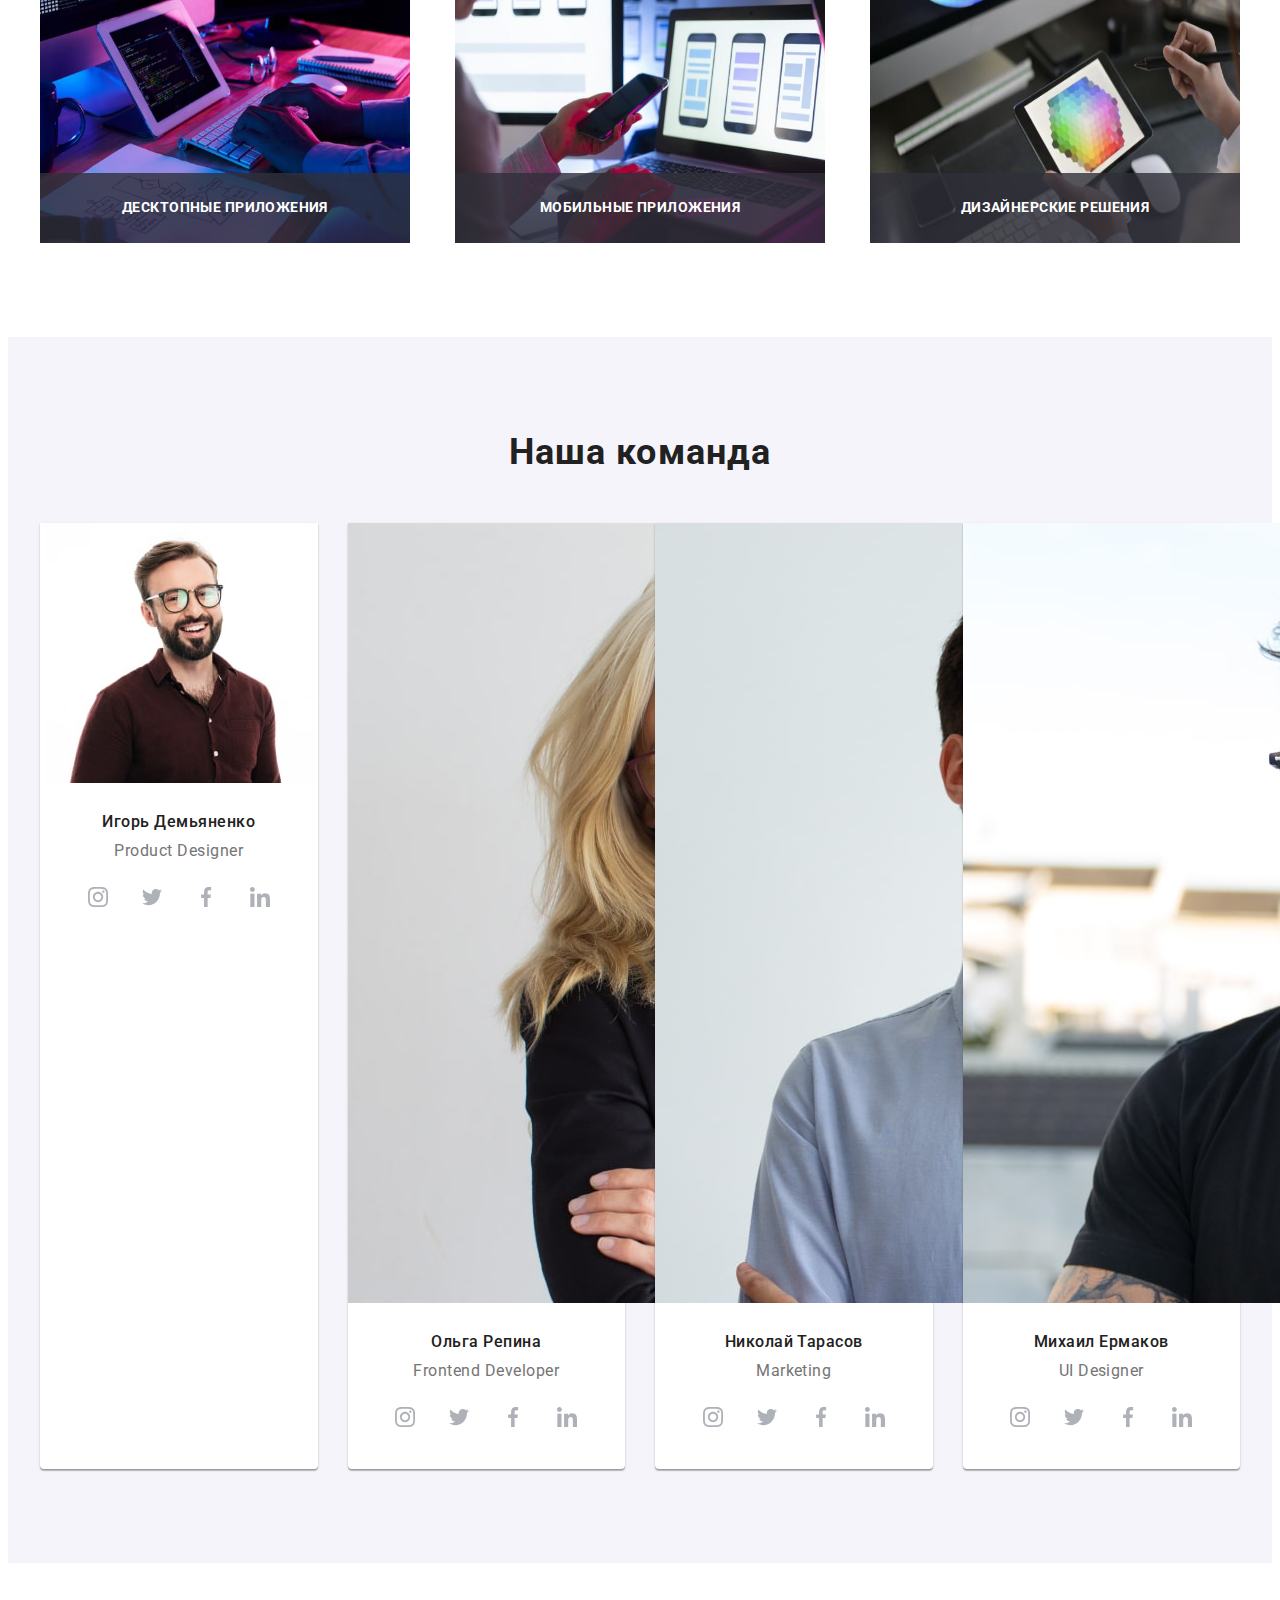
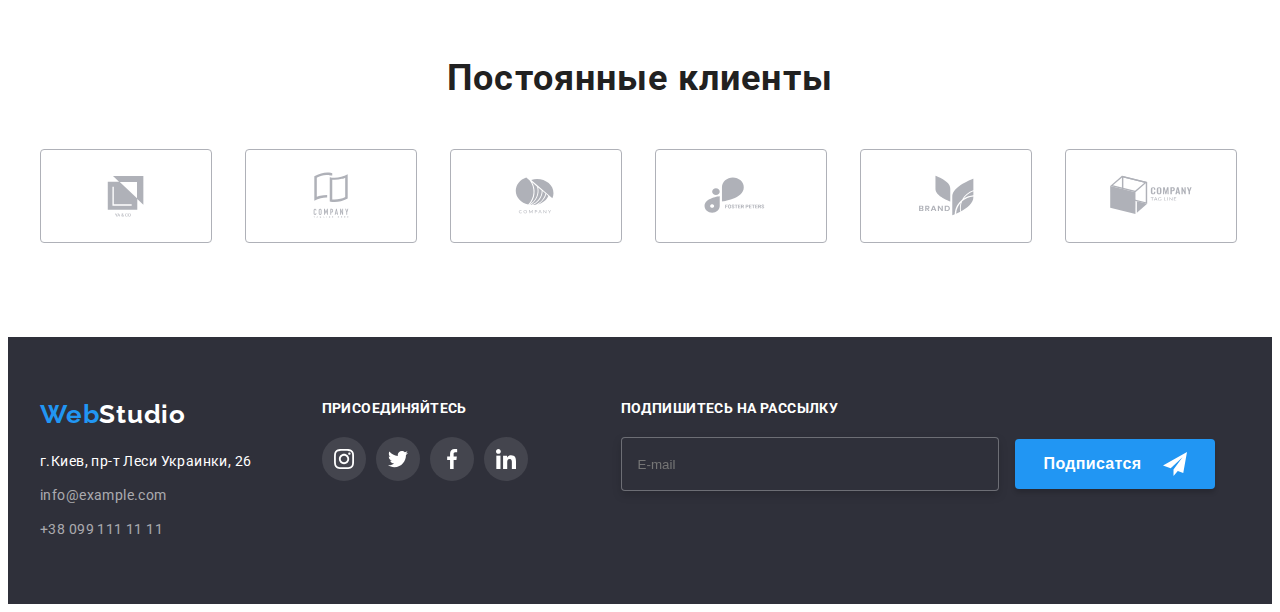
==== commit 1cc33a00: "26/05-3" ====
--- a/index.html
+++ b/index.html
@@ -223,7 +223,7 @@
             </li>
           </ul>
         </div>
-      </section> -->
+      </section>
       <!--our team-->
       <section class="team">
         <div class="container">
@@ -249,7 +249,7 @@
                 />
                 <img
                 class="our-team__img"
-                src="img/ProductDesigner.jpg"
+                src="img/ProductDesigner-tab.jpg"
                 alt="Дизайнер"
                 />
               </picture>
@@ -309,7 +309,7 @@
                 />
                 <img
                 class="our-team__img"
-                src="img/FrontendDeveloper.jpg"
+                src="img/FrontendDeveloper-tab.jpg"
                 alt="Разработчик сайтов"
                 />
               </picture>
@@ -369,7 +369,7 @@
                 />
                 <img
                 class="our-team__img"
-                src="img/Marketing.jpg"
+                src="img/Marketing-tab.jpg"
                 alt="Маркетолог"
                 />
               </picture>
@@ -429,7 +429,7 @@
                 />
                 <img
                 class="our-team__img"
-                src="img/UIDesigner.jpg"
+                src="img/UIDesigner-tab.jpg"
                 alt="Прэктировщик сайтов"
                 />
               </picture>
--- a/css/main.min.css
+++ b/css/main.min.css
@@ -1 +1 @@
-﻿body{font-family:"Roboto",sans-serif;font-style:normal;color:#000}:root{--section-color: #2f303a}img{display:block}p,h1,h2,h3,h4,h5,h6{margin:0}ul,ol{padding-left:0;margin:0}button{cursor:pointer}.container{width:100%;padding-left:15px;padding-right:15px;margin:0 auto}@media screen and (min-width: 480px){.container{max-width:480px}}@media screen and (min-width: 768px){.container{max-width:768px}}@media screen and (min-width: 1200px){.container{max-width:1200px}}.link{text-decoration:none;transition-property:color,fill;transition-duration:250ms;transition-timing-function:cubic-bezier(0.4, 0, 0.2, 1)}.list{list-style:none}.logo--bleck{color:#000}.logo--white{color:#fff}.visually-hidden{position:absolute;white-space:nowrap;width:1px;height:1px;overflow:hidden;border:0;padding:0;clip:rect(0 0 0 0);clip-path:inset(50%);margin:-1px}.header{position:relative;background-color:#fff;--color-text-header: #212121;--color-text-contact: #757575;border-bottom:1px solid #ececec;display:flex;align-items:center;justify-content:space-between}.header .container{margin:0}@media screen and (min-width: 768px){.header .container{margin:0 auto;display:flex;align-items:center}}@media screen and (min-width: 768px){.header .container{padding-top:21px;padding-bottom:21px}}@media screen and (min-width: 1200px){.header .container{padding-top:24px;padding-bottom:25px}}.logo{font-family:"Raleway";font-style:normal;font-weight:700;font-size:24px;line-height:1.67;letter-spacing:.03em;color:#2196f3}@media screen and (min-width: 1200px){.logo{font-weight:none;font-size:26px;line-height:1.19;letter-spacing:none;color:none}}@media screen and (min-width: 768px){.header-nav{margin-left:88px}}@media screen and (min-width: 1200px){.header-nav{margin-left:93px}}.nav-list{font-weight:500;font-size:14px;line-height:1.14;letter-spacing:.02em;color:#212121;display:flex;transition-property:color;transition-duration:250ms;transition-timing-function:cubic-bezier(0.4, 0, 0.2, 1)}.nav-list :hover,.nav-list :focus{color:#2196f3}@media screen and (max-width: 767px){.nav-list{display:none}}.nav__item{display:flex}.nav__item:not(:last-child){margin-right:50px}.nav__link{font-weight:500;font-size:14px;line-height:1.14;letter-spacing:.02em;color:#212121}.contaсt-first{font-weight:500;font-size:14px;line-height:1.14;letter-spacing:.02em;color:#757575;display:flex;margin-left:auto;transition-property:color,fill;transition-duration:250ms;transition-timing-function:cubic-bezier(0.4, 0, 0.2, 1)}@media screen and (max-width: 767px){.contaсt-first{display:none}}@media screen and (min-width: 768px){.contaсt-first{flex-direction:column;margin-bottom:-10px}}@media screen and (min-width: 1200px){.contaсt-first{flex-direction:row;align-items:center;margin-right:-30px;margin-bottom:0}}@media screen and (min-width: 768px){.contaсt-first__item{margin-bottom:10px}}@media screen and (min-width: 1200px){.contaсt-first__item{margin-right:30px;margin-bottom:0}}.contaсt-first__link{color:var(--color-text-contact);display:flex;align-items:center;fill:var(--color-text-contact)}.contaсt-first__link:hover,.contaсt-first__link:focus{color:#2196f3;fill:#2196f3}.contaсt-first__icon{margin-right:10px}.menu-open-btn{background:#fff;border:none}.menu-open-btn:hover,.menu-open-btn:focus{fill:#2196f3}@media screen and (min-width: 768px){.menu-open-btn{display:none}}.mob-menu{position:fixed;z-index:1;top:0;right:0;background-color:#fff;width:100vw;height:100vh;padding:48px 0px;margin:0 auto}.mob-menu .container{display:flex;flex-direction:column;justify-content:space-between;height:100%;align-items:flex-start}@media screen and (min-width: 768px){.mob-menu{display:none}}.menu-close-btn{position:absolute;top:10px;right:15px;background:#fff;border:none}.menu-close-btn:hover,.menu-close-btn:focus{fill:#2196f3}.mob-nav__item:not(last-child){margin-bottom:32px}.mob-nav__link{font-weight:500;font-size:40px;line-height:1.175;letter-spacing:.02em;color:#212121}.mob-nav__link--color{color:#2196f3}.mob-contaсt-list{margin-bottom:64px}.mob-contaсt__item{margin-bottom:32px}.mob-contaсt__tel{font-weight:500;font-size:34px;line-height:1.175;letter-spacing:.02em;color:#2196f3;margin-bottom:32px}.mob-contaсt__email{font-weight:500;font-size:24px;line-height:1.165;letter-spacing:.02em;color:#757575}.mob-soc-list{display:flex}.mob-soc__item:not(last-child){padding:0 10px;border-right:1px solid rgba(33,33,33,.2)}.mob-soc__item:nth-child(4){border:none}.mob-soc__link{font-weight:500;font-size:18px;line-height:1.22;letter-spacing:.02em;color:#2196f3}.no-scroll{overflow:hidden}.nav__item:nth-child(1):after{content:"";position:absolute;top:99%;width:48px;height:4px;background:#2196f3;border-radius:2px}.main-section{background-image:linear-gradient(rgba(47, 48, 58, 0.4), rgba(47, 48, 58, 0.4)),url(../img/header_fon-mobile.jpg);background-repeat:no-repeat;background-position:center;background-size:cover;height:400px;margin:0 auto;padding-top:200px;padding-bottom:200px;position:relative}@media(min-device-pixel-ratio: 2),(min-resolution: 192dpi),(min-resolution: 2dppx){.main-section{background-image:linear-gradient(rgba(47, 48, 58, 0.4), rgba(47, 48, 58, 0.4)),url(../img/header_fon-mobile-2x.jpg)}}.main-section .container{position:absolute;top:50%;left:50%;transform:translate(-50%, -50%)}@media screen and (min-width: 768px){.main-section{background-image:linear-gradient(rgba(47, 48, 58, 0.4), rgba(47, 48, 58, 0.4)),url(../img/header_fon-tablet.jpg)}}@media screen and (min-width: 768px)and (min-device-pixel-ratio: 2),screen and (min-width: 768px)and (min-resolution: 192dpi),screen and (min-width: 768px)and (min-resolution: 2dppx){.main-section{background-image:linear-gradient(rgba(47, 48, 58, 0.4), rgba(47, 48, 58, 0.4)),url(../img/header_fon-tablet-2x.jpg)}}@media screen and (min-width: 1200px){.main-section{height:600px;max-width:1600px;background-image:linear-gradient(rgba(47, 48, 58, 0.4), rgba(47, 48, 58, 0.4)),url(../img/header_fon.jpg)}}@media screen and (min-width: 1200px)and (min-device-pixel-ratio: 2),screen and (min-width: 1200px)and (min-resolution: 192dpi),screen and (min-width: 1200px)and (min-resolution: 2dppx){.main-section{background-image:linear-gradient(rgba(47, 48, 58, 0.4), rgba(47, 48, 58, 0.4)),url(../img/header_fon-2x.jpg)}}.main-section__motto{font-weight:900;font-size:26px;line-height:1.62;letter-spacing:.06em;color:#fff;text-align:center;text-transform:uppercase;margin-bottom:30px}@media screen and (min-width: 1200px){.main-section__motto{font-weight:900;font-size:44px;line-height:1.36;letter-spacing:.06em;color:#fff}}.main-section__btn{font-weight:700;font-size:16px;line-height:1.88;letter-spacing:.06em;color:#fff;width:200px;height:50px;font-family:"Roboto";font-style:normal;display:flex;justify-content:center;align-items:center;text-align:center;background:#2196f3;box-shadow:0px 4px 4px rgba(0,0,0,.15);border-radius:4px;cursor:pointer;margin:auto}.soft-skils{background:#fff;padding-top:60px;padding-bottom:60px}@media screen and (max-width: 480px){.soft-skils{padding-top:94px;padding-bottom:94px}}.soft-skils-list{margin-bottom:-30px}@media screen and (min-width: 768px){.soft-skils-list{display:flex;flex-wrap:wrap;margin-left:-30px}}.soft-skils__item{max-width:450px;margin:0 auto;margin-bottom:30px}@media screen and (min-width: 768px){.soft-skils__item{width:calc(50% - 30px);margin-left:30px}}@media screen and (min-width: 1200px){.soft-skils__item{max-width:270px;width:calc(25% - 30px)}}.soft-skils__header{font-weight:700;font-size:14px;line-height:1.14;letter-spacing:.03em;color:#212121;text-transform:uppercase;text-align:center;margin-bottom:10px}.soft-skils__paragraph{font-weight:400;font-size:14px;line-height:1.71;letter-spacing:.03em;color:#757575}.soft-skils__cont{max-width:450px;background-color:#f5f4fa;height:120px;margin-bottom:30px;display:flex;justify-content:center;align-items:center}@media screen and (min-width: 768px){.soft-skils__cont{max-width:354px}}@media screen and (min-width: 1200px){.soft-skils__cont{max-width:270px}}.soft-skils__icon{margin:0 auto}.hard-skil{display:none}@media screen and (min-width: 1200px){.hard-skil{padding-bottom:94px;display:block}}.hard-skils{font-weight:700;font-size:36px;line-height:1.17;letter-spacing:.03em;color:#212121;text-align:center;margin-bottom:50px}.hard-skils__item{position:relative}.hard-skils__item:not(:last-child){margin-right:30px}.hard-skils__par{font-weight:700;font-size:14px;line-height:1.14;letter-spacing:.03em;color:#fff;position:absolute;top:224px;width:370px;height:70px;display:flex;justify-content:center;align-items:center;text-align:center;text-transform:uppercase;background:rgba(47,48,58,.8)}.hard-skils-list{display:flex;justify-content:space-between}.team{background:#f5f4fa;padding-top:60px;padding-bottom:60px;margin:0 auto;width:100%}@media screen and (min-width: 1200px){.team{padding-top:94px;padding-bottom:94px}}.our-team{font-weight:700;font-size:28px;line-height:1.17;letter-spacing:.03em;color:#212121;text-align:center;margin-bottom:30px}.our-team__img{margin:0 auto}@media screen and (min-width: 1200px){.our-team{font-weight:none;font-size:36px;line-height:none;letter-spacing:none;color:#212121;margin-bottom:50px}}.our-team-list{margin-bottom:-30px}@media screen and (min-width: 768px){.our-team-list{display:flex;flex-wrap:wrap;margin-left:-30px}}.our-team__item{max-width:450px;background:#fff;box-shadow:0px 1px 3px rgba(0,0,0,.12),0px 1px 1px rgba(0,0,0,.14),0px 2px 1px rgba(0,0,0,.2);border-radius:0px 0px 4px 4px;margin:0 auto;margin-bottom:30px}@media screen and (min-width: 768px){.our-team__item{width:calc(50% - 30px);margin-left:30px}}@media screen and (min-width: 1200px){.our-team__item{width:calc(25% - 30px);margin-left:30px}}.our-team__header{font-weight:500;font-size:16px;line-height:1.17;letter-spacing:.03em;color:#212121;text-align:center;letter-spacing:.03em;margin-bottom:10px}.our-team__paragraph{font-weight:400;font-size:16px;line-height:1.17;letter-spacing:.03em;color:#757575;text-align:center;margin-bottom:15px}.our-team-signature{padding-top:30px;padding-bottom:30px}.soc-list{display:flex;justify-content:center;align-items:center}.soc__item:not(:last-child){margin-right:10px}.soc__link{width:44px;height:44px;border-radius:50%;background-color:#fff;display:flex;justify-content:center;align-items:center;fill:#afb1b8;transition-property:background-color,fill;transition-duration:250ms;transition-timing-function:cubic-bezier(0.4, 0, 0.2, 1)}.soc__link:hover,.soc__link:focus{background-color:#2196f3;fill:#fff}.clients{padding-top:60px;padding-bottom:60px;margin:0 auto}@media screen and (min-width: 1200px){.clients{padding-top:94px;padding-bottom:94px}}.clients-text{font-weight:700;font-size:28px;line-height:1.17;letter-spacing:.03em;color:#212121;margin-bottom:30px;text-align:center}@media screen and (min-width: 1200px){.clients-text{font-weight:700;font-size:36px;line-height:1.17;letter-spacing:.03em;color:#212121;text-align:center;letter-spacing:.03em;margin-bottom:50px}}.clients-list{margin-bottom:-30px;margin-left:-30px;display:flex;flex-wrap:wrap;justify-content:center}.clients__item{margin-bottom:30px;width:calc(50% - 30px);margin-left:30px}@media screen and (min-width: 768px){.clients__item{width:calc(33.3333333333% - 30px)}}@media screen and (min-width: 1200px){.clients__item{width:calc(16.6666666667% - 30px)}}.clients__link{max-width:210px;height:92px;border:1px solid #afb1b8;border-radius:4px;display:flex;justify-content:center;align-items:center;fill:#afb1b8;transition-property:border,fill;transition-duration:250ms;transition-timing-function:cubic-bezier(0.4, 0, 0.2, 1)}.clients__link:hover,.clients__link:focus{fill:#2196f3;border:1px solid #2196f3}@media screen and (min-width: 768px){.clients__link{max-width:226px}}@media screen and (min-width: 1200px){.clients__link{max-width:170px}}.footer{background:var(--section-color);padding-top:62px;padding-bottom:62px;margin:0 auto;width:100%}@media screen and (min-width: 768px){.footer .container{display:flex;flex-wrap:wrap;justify-content:space-between;padding-left:76px;padding-right:89px}}@media screen and (min-width: 1200px){.footer .container{flex-wrap:nowrap;justify-content:flex-start;padding-left:15px;padding-right:15px}}.footer-contakts .logo{display:flex;justify-content:center}@media screen and (min-width: 1200px){.footer-contakts .logo{display:block}}.contakts-list{margin-top:20px;display:flex;flex-direction:column;align-items:center;transition-property:color;transition-duration:2500ms;transition-timing-function:cubic-bezier(0.4, 0, 0.2, 1)}.contakts-list :hover,.contakts-list :focus{color:#2196f3}@media screen and (min-width: 1200px){.contakts-list{display:block}}.contakts__item{transition-property:color;transition-duration:2500ms;transition-timing-function:cubic-bezier(0.4, 0, 0.2, 1)}.contakts__item:not(:last-child){margin-bottom:10px}.contakts__link{font-weight:400;font-size:14px;line-height:1.71;letter-spacing:.03em;color:rgba(255,255,255,.6);font-style:normal}.contakts__link--color{color:#fff}.footer-soc{margin-top:60px}@media screen and (min-width: 768px){.footer-soc{padding-top:8px;margin-top:0}}@media screen and (min-width: 1200px){.footer-soc{padding-top:0px;margin-top:2px;margin-left:70px}}.footer-soc-text{font-weight:700;font-size:14px;line-height:1.14;letter-spacing:.03em;color:#fff;text-transform:uppercase;margin-bottom:20px;display:flex;justify-content:center}@media screen and (min-width: 1200px){.footer-soc-text{display:block}}.soc__link--fill{background-color:rgba(255,255,255,.1);fill:#fff}.footer-mailing{margin-top:60px;display:flex;flex-direction:column;align-items:center}@media screen and (min-width: 768px){.footer-mailing{padding-top:60px;display:flex;margin:0 auto}}@media screen and (min-width: 1200px){.footer-mailing{display:block;padding-top:0;margin-top:2px;margin-left:93px}}.footer-mailing-label{font-weight:700;font-size:14px;line-height:1.14;letter-spacing:.03em;color:#fff;text-transform:uppercase;display:flex;justify-content:center}@media screen and (min-width: 1200px){.footer-mailing-label{justify-content:flex-start}}.footer-mailing-input{max-width:450px;height:50px;padding-left:16px;margin-top:20px;border:1px solid rgba(255,255,255,.3);filter:drop-shadow(0px 4px 4px rgba(0, 0, 0, 0.15));border-radius:4px;background:var(--section-color)}@media screen and (min-width: 480px){.footer-mailing-input{width:450px}}@media screen and (min-width: 1200px){.footer-mailing-input{width:358px}}.footer-mailing-btn{font-weight:700;font-size:16px;line-height:1.875;letter-spacing:.02em;color:#fff;position:relative;width:200px;height:50px;background:#2196f3;box-shadow:0px 4px 4px rgba(0,0,0,.15);border-radius:4px;fill:#fff;text-align:left;padding-left:29px;outline:none;border:none;margin-top:20px}@media screen and (min-width: 1200px){.footer-mailing-btn{margin-left:12px}}.footer-mailing-icon{position:absolute;top:13px;right:28px}.backdrop{position:fixed;top:0;width:100%;height:100%;background:rgba(0,0,0,.2);transition:opacity 250ms,visibility 250ms;overflow:auto}.modal{padding:40px;width:450px;min-height:609px;background-color:#fff;border-radius:4px;position:absolute;top:65%;left:50%;transition:transform 250ms;transform:translate(-50%, -50%) scale(1) rotate(0deg) skew(0deg, 0deg)}.backdrop.is-hidden .modal{transform:scale(0.2) rotate(90deg) skew(-75deg, -10deg)}@media screen and (min-width: 1200px){.modal{top:50%}}@media screen and (min-width: 1200px){.modal{width:528px;min-height:581px}}.modal-close-btn{position:absolute;top:10px;right:10px;width:30px;height:30px;background-color:#fff;border-radius:50%;border:1px solid rgba(0,0,0,.1);outline:none}.modal-close-icon{position:absolute;top:50%;left:50%;transition:transform 500ms;transform:translate(-50%, -50%);transition-property:fill;transition-duration:250ms;transition-timing-function:cubic-bezier(0.4, 0, 0.2, 1)}.modal-close-btn:hover .modal-close-icon,.modal-close-btn:focus .modal-close-icon{fill:#2196f3}.is-hidden{opacity:0;pointer-events:none;visibility:hidden}.modal-par{font-weight:700;font-size:20px;line-height:1.5;letter-spacing:.03em;color:#212121;display:flex;justify-content:center;text-align:center;margin-bottom:12px}@media screen and (min-width: 1200px){.modal-par{font-weight:700;font-size:20px;line-height:1.15;letter-spacing:.03em;color:#212121}}.modal-form-field{font-weight:400;font-size:12px;line-height:1.67;letter-spacing:.01em;color:#757575;margin-bottom:12px}.modal-input{width:100%;height:40px;border:1px solid rgba(33,33,33,.2);border-radius:4px;padding-left:32px;padding-right:1px;outline:none;transition-property:border-color;transition-duration:250ms;transition-timing-function:cubic-bezier(0.4, 0, 0.2, 1)}.modal-input:focus,.modal-input:hover{border-color:#2196f3}.modal-input-area{position:relative}.modal-input-icon{position:absolute;left:12px;top:50%;transform:translateY(-50%);fill:#212121;transition-property:fill;transition-duration:250ms;transition-timing-function:cubic-bezier(0.4, 0, 0.2, 1)}.modal-input:focus+.modal-input-icon,.modal-input:hover+.modal-input-icon{fill:#2196f3}.modal-form-label{font-weight:400;font-size:12px;line-height:1.67;letter-spacing:.01em;color:#757575;margin-bottom:4px}.modal-textarea{width:100%;height:120px;border:1px solid rgba(33,33,33,.2);border-radius:4px;margin-bottom:20px;padding:12px 16px;resize:none;outline:none;transition-property:border-color;transition-duration:250ms;transition-timing-function:cubic-bezier(0.4, 0, 0.2, 1)}.modal-textarea:focus,.modal-textarea:hover{border-color:#2196f3}.modal-check-text{font-weight:400;font-size:12px;line-height:1.67;letter-spacing:.01em;color:#757575;display:flex;justify-content:space-evenly;align-items:center}.input-check:hover+.modal-check-text span,.input-check:focus+.modal-check-text span{border-color:#2196f3}.modal-check-text span{width:16px;height:15px;border:2px solid #212121;border-radius:2px;margin-right:5px;display:flex;align-items:center;justify-content:center;transition-property:border-color;transition-duration:250ms;transition-timing-function:cubic-bezier(0.4, 0, 0.2, 1)}@media screen and (min-width: 1200px){.modal-check-text{font-weight:400;font-size:14px;line-height:1.71;letter-spacing:.03em;color:#757575}}.modal-check-icon{fill:rgba(0,0,0,0)}.input-check:checked+.modal-check-text span{background-color:#2196f3;border-radius:none}.input-check:checked+.modal-check-text .modal-check-icon{fill:#fff}.modal-form-conditions{color:#2196f3}.modal-form-btn{font-weight:700;font-size:16px;line-height:1.875;letter-spacing:.06em;color:#fff;position:absolute;left:50%;bottom:40px;transform:translateX(-50%);width:200px;height:50px;background:#2196f3;box-shadow:0px 4px 4px rgba(0,0,0,.15);border-radius:4px;display:flex;justify-content:center;align-items:center;margin-top:30px;border:none;outline:none;transition-property:background;transition-duration:250ms;transition-timing-function:cubic-bezier(0.4, 0, 0.2, 1)}.modal-form-btn:hover,.modal-form-btn:focus{background:#188ce8}/*# sourceMappingURL=main.min.css.map */+﻿body{font-family:"Roboto",sans-serif;font-style:normal;color:#000}:root{--section-color: #2f303a}img{display:block}p,h1,h2,h3,h4,h5,h6{margin:0}ul,ol{padding-left:0;margin:0}button{cursor:pointer}.container{width:100%;padding-left:15px;padding-right:15px;margin:0 auto}@media screen and (min-width: 480px){.container{max-width:480px}}@media screen and (min-width: 768px){.container{max-width:768px}}@media screen and (min-width: 1200px){.container{max-width:1200px}}.link{text-decoration:none;transition-property:color,fill;transition-duration:250ms;transition-timing-function:cubic-bezier(0.4, 0, 0.2, 1)}.list{list-style:none}.logo--bleck{color:#000}.logo--white{color:#fff}.visually-hidden{position:absolute;white-space:nowrap;width:1px;height:1px;overflow:hidden;border:0;padding:0;clip:rect(0 0 0 0);clip-path:inset(50%);margin:-1px}.header{position:relative;background-color:#fff;--color-text-header: #212121;--color-text-contact: #757575;border-bottom:1px solid #ececec;display:flex;align-items:center;justify-content:space-between}.header .container{margin:0}@media screen and (min-width: 768px){.header .container{margin:0 auto;display:flex;align-items:center}}@media screen and (min-width: 768px){.header .container{padding-top:21px;padding-bottom:21px}}@media screen and (min-width: 1200px){.header .container{padding-top:24px;padding-bottom:25px}}.logo{font-family:"Raleway";font-style:normal;font-weight:700;font-size:24px;line-height:1.67;letter-spacing:.03em;color:#2196f3}@media screen and (min-width: 1200px){.logo{font-weight:none;font-size:26px;line-height:1.19;letter-spacing:none;color:none}}@media screen and (min-width: 768px){.header-nav{margin-left:88px}}@media screen and (min-width: 1200px){.header-nav{margin-left:93px}}.nav-list{font-weight:500;font-size:14px;line-height:1.14;letter-spacing:.02em;color:#212121;display:flex;transition-property:color;transition-duration:250ms;transition-timing-function:cubic-bezier(0.4, 0, 0.2, 1)}.nav-list :hover,.nav-list :focus{color:#2196f3}@media screen and (max-width: 767px){.nav-list{display:none}}.nav__item{display:flex}.nav__item:not(:last-child){margin-right:50px}.nav__link{font-weight:500;font-size:14px;line-height:1.14;letter-spacing:.02em;color:#212121}.contaсt-first{font-weight:500;font-size:14px;line-height:1.14;letter-spacing:.02em;color:#757575;display:flex;margin-left:auto;transition-property:color,fill;transition-duration:250ms;transition-timing-function:cubic-bezier(0.4, 0, 0.2, 1)}@media screen and (max-width: 767px){.contaсt-first{display:none}}@media screen and (min-width: 768px){.contaсt-first{flex-direction:column;margin-bottom:-10px}}@media screen and (min-width: 1200px){.contaсt-first{flex-direction:row;align-items:center;margin-right:-30px;margin-bottom:0}}@media screen and (min-width: 768px){.contaсt-first__item{margin-bottom:10px}}@media screen and (min-width: 1200px){.contaсt-first__item{margin-right:30px;margin-bottom:0}}.contaсt-first__link{color:var(--color-text-contact);display:flex;align-items:center;fill:var(--color-text-contact)}.contaсt-first__link:hover,.contaсt-first__link:focus{color:#2196f3;fill:#2196f3}.contaсt-first__icon{margin-right:10px}.menu-open-btn{background:#fff;border:none}.menu-open-btn:hover,.menu-open-btn:focus{fill:#2196f3}@media screen and (min-width: 768px){.menu-open-btn{display:none}}.mob-menu{position:fixed;z-index:1;top:0;right:0;background-color:#fff;width:100vw;height:100vh;padding:48px 0px;margin:0 auto}.mob-menu .container{display:flex;flex-direction:column;justify-content:space-between;height:100%;align-items:flex-start}@media screen and (min-width: 768px){.mob-menu{display:none}}.menu-close-btn{position:absolute;top:10px;right:15px;background:#fff;border:none}.menu-close-btn:hover,.menu-close-btn:focus{fill:#2196f3}.mob-nav__item:hover,.mob-nav__item:focus{color:#2196f3}.mob-nav__item:not(last-child){margin-bottom:32px}.mob-nav__link{font-weight:500;font-size:40px;line-height:1.175;letter-spacing:.02em;color:#212121}.mob-nav__link:hover,.mob-nav__link:focus{color:#2196f3}.mob-nav__link--color{color:#2196f3}.mob-contaсt-list{margin-bottom:64px}.mob-contaсt__item:not(last-child){margin-bottom:32px}.mob-contaсt__tel{font-weight:500;font-size:34px;line-height:1.175;letter-spacing:.02em;color:#2196f3;margin-bottom:32px}.mob-contaсt__email{font-weight:500;font-size:24px;line-height:1.165;letter-spacing:.02em;color:#757575}.mob-contaсt__email:hover,.mob-contaсt__email:focus{color:#2196f3}.mob-soc-list{display:flex}.mob-soc__item:not(last-child){padding:0 10px;border-right:1px solid rgba(33,33,33,.2)}.mob-soc__item:nth-child(4){border:none}.mob-soc__link{font-weight:500;font-size:18px;line-height:1.22;letter-spacing:.02em;color:#2196f3}.no-scroll{overflow:hidden}.is-hidden{opacity:0;pointer-events:none;visibility:hidden}.nav__item:nth-child(1):after{content:"";position:absolute;top:99%;width:48px;height:4px;background:#2196f3;border-radius:2px}.main-section{background-image:linear-gradient(rgba(47, 48, 58, 0.4), rgba(47, 48, 58, 0.4)),url(/img/header_fon-mobile.jpg);background-repeat:no-repeat;background-position:center;background-size:cover;height:400px;margin:0 auto;padding-top:200px;padding-bottom:200px;position:relative}@media(min-device-pixel-ratio: 2),(min-resolution: 192dpi),(min-resolution: 2dppx){.main-section{background-image:linear-gradient(rgba(47, 48, 58, 0.4), rgba(47, 48, 58, 0.4)),url(/img/header_fon-mobile-2x.jpg)}}.main-section .container{position:absolute;top:50%;left:50%;transform:translate(-50%, -50%)}@media screen and (min-width: 768px){.main-section{background-image:linear-gradient(rgba(47, 48, 58, 0.4), rgba(47, 48, 58, 0.4)),url(/img/header_fon-tablet.jpg)}}@media screen and (min-width: 768px)and (min-device-pixel-ratio: 2),screen and (min-width: 768px)and (min-resolution: 192dpi),screen and (min-width: 768px)and (min-resolution: 2dppx){.main-section{background-image:linear-gradient(rgba(47, 48, 58, 0.4), rgba(47, 48, 58, 0.4)),url(/img/header_fon-tablet-2x.jpg)}}@media screen and (min-width: 1200px){.main-section{height:600px;max-width:1600px;background-image:linear-gradient(rgba(47, 48, 58, 0.4), rgba(47, 48, 58, 0.4)),url(/img/header_fon.jpg)}}@media screen and (min-width: 1200px)and (min-device-pixel-ratio: 2),screen and (min-width: 1200px)and (min-resolution: 192dpi),screen and (min-width: 1200px)and (min-resolution: 2dppx){.main-section{background-image:linear-gradient(rgba(47, 48, 58, 0.4), rgba(47, 48, 58, 0.4)),url(/img/header_fon-2x.jpg)}}.main-section__motto{font-weight:900;font-size:26px;line-height:1.62;letter-spacing:.06em;color:#fff;text-align:center;text-transform:uppercase;margin-bottom:30px}@media screen and (min-width: 1200px){.main-section__motto{font-weight:900;font-size:44px;line-height:1.36;letter-spacing:.06em;color:#fff}}.main-section__btn{font-weight:700;font-size:16px;line-height:1.88;letter-spacing:.06em;color:#fff;width:200px;height:50px;font-family:"Roboto";font-style:normal;display:flex;justify-content:center;align-items:center;text-align:center;background:#2196f3;box-shadow:0px 4px 4px rgba(0,0,0,.15);border-radius:4px;cursor:pointer;margin:auto}.soft-skils{background:#fff;padding-top:60px;padding-bottom:60px}@media screen and (max-width: 480px){.soft-skils{padding-top:94px;padding-bottom:94px}}.soft-skils-list{margin-bottom:-30px}@media screen and (min-width: 768px){.soft-skils-list{display:flex;flex-wrap:wrap;margin-left:-30px}}.soft-skils__item{max-width:450px;margin:0 auto;margin-bottom:30px}@media screen and (min-width: 768px){.soft-skils__item{width:calc(50% - 30px);margin-left:30px}}@media screen and (min-width: 1200px){.soft-skils__item{max-width:270px;width:calc(25% - 30px)}}.soft-skils__header{font-weight:700;font-size:14px;line-height:1.14;letter-spacing:.03em;color:#212121;text-transform:uppercase;text-align:center;margin-bottom:10px}.soft-skils__paragraph{font-weight:400;font-size:14px;line-height:1.71;letter-spacing:.03em;color:#757575}.soft-skils__cont{max-width:450px;background-color:#f5f4fa;height:120px;margin-bottom:30px;display:flex;justify-content:center;align-items:center}@media screen and (min-width: 768px){.soft-skils__cont{max-width:354px}}@media screen and (min-width: 1200px){.soft-skils__cont{max-width:270px}}.soft-skils__icon{margin:0 auto}.hard-skil{display:none}@media screen and (min-width: 1200px){.hard-skil{padding-bottom:94px;display:block}}.hard-skils{font-weight:700;font-size:36px;line-height:1.17;letter-spacing:.03em;color:#212121;text-align:center;margin-bottom:50px}.hard-skils__item{position:relative}.hard-skils__item:not(:last-child){margin-right:30px}.hard-skils__par{font-weight:700;font-size:14px;line-height:1.14;letter-spacing:.03em;color:#fff;position:absolute;top:224px;width:370px;height:70px;display:flex;justify-content:center;align-items:center;text-align:center;text-transform:uppercase;background:rgba(47,48,58,.8)}.hard-skils-list{display:flex;justify-content:space-between}.team{background:#f5f4fa;padding-top:60px;padding-bottom:60px;margin:0 auto;width:100%}@media screen and (min-width: 1200px){.team{padding-top:94px;padding-bottom:94px}}.our-team{font-weight:700;font-size:28px;line-height:1.17;letter-spacing:.03em;color:#212121;text-align:center;margin-bottom:30px}.our-team__img{margin:0 auto}@media screen and (min-width: 1200px){.our-team{font-weight:none;font-size:36px;line-height:none;letter-spacing:none;color:#212121;margin-bottom:50px}}.our-team-list{margin-bottom:-30px}@media screen and (min-width: 768px){.our-team-list{display:flex;flex-wrap:wrap;margin-left:-30px}}.our-team__item{max-width:450px;background:#fff;box-shadow:0px 1px 3px rgba(0,0,0,.12),0px 1px 1px rgba(0,0,0,.14),0px 2px 1px rgba(0,0,0,.2);border-radius:0px 0px 4px 4px;margin:0 auto;margin-bottom:30px}@media screen and (min-width: 768px){.our-team__item{width:calc(50% - 30px);margin-left:30px}}@media screen and (min-width: 1200px){.our-team__item{width:calc(25% - 30px);margin-left:30px}}.our-team__header{font-weight:500;font-size:16px;line-height:1.17;letter-spacing:.03em;color:#212121;text-align:center;letter-spacing:.03em;margin-bottom:10px}.our-team__paragraph{font-weight:400;font-size:16px;line-height:1.17;letter-spacing:.03em;color:#757575;text-align:center;margin-bottom:15px}.our-team-signature{padding-top:30px;padding-bottom:30px}.soc-list{display:flex;justify-content:center;align-items:center}.soc__item:not(:last-child){margin-right:10px}.soc__link{width:44px;height:44px;border-radius:50%;background-color:#fff;display:flex;justify-content:center;align-items:center;fill:#afb1b8;transition-property:background-color,fill;transition-duration:250ms;transition-timing-function:cubic-bezier(0.4, 0, 0.2, 1)}.soc__link:hover,.soc__link:focus{background-color:#2196f3;fill:#fff}.clients{padding-top:60px;padding-bottom:60px;margin:0 auto}@media screen and (min-width: 1200px){.clients{padding-top:94px;padding-bottom:94px}}.clients-text{font-weight:700;font-size:28px;line-height:1.17;letter-spacing:.03em;color:#212121;margin-bottom:30px;text-align:center}@media screen and (min-width: 1200px){.clients-text{font-weight:700;font-size:36px;line-height:1.17;letter-spacing:.03em;color:#212121;text-align:center;letter-spacing:.03em;margin-bottom:50px}}.clients-list{margin-bottom:-30px;margin-left:-30px;display:flex;flex-wrap:wrap;justify-content:center}.clients__item{margin-bottom:30px;width:calc(50% - 30px);margin-left:30px}@media screen and (min-width: 768px){.clients__item{width:calc(33.3333333333% - 30px)}}@media screen and (min-width: 1200px){.clients__item{width:calc(16.6666666667% - 30px)}}.clients__link{max-width:210px;height:92px;border:1px solid #afb1b8;border-radius:4px;display:flex;justify-content:center;align-items:center;fill:#afb1b8;transition-property:border,fill;transition-duration:250ms;transition-timing-function:cubic-bezier(0.4, 0, 0.2, 1)}.clients__link:hover,.clients__link:focus{fill:#2196f3;border:1px solid #2196f3}@media screen and (min-width: 768px){.clients__link{max-width:226px}}@media screen and (min-width: 1200px){.clients__link{max-width:170px}}.footer{background:var(--section-color);padding-top:62px;padding-bottom:62px;margin:0 auto;width:100%}@media screen and (min-width: 768px){.footer .container{display:flex;flex-wrap:wrap;justify-content:space-between;padding-left:76px;padding-right:89px}}@media screen and (min-width: 1200px){.footer .container{flex-wrap:nowrap;justify-content:flex-start;padding-left:15px;padding-right:15px}}.footer-contakts .logo{display:flex;justify-content:center}@media screen and (min-width: 1200px){.footer-contakts .logo{display:block}}.contakts-list{margin-top:20px;display:flex;flex-direction:column;align-items:center;transition-property:color;transition-duration:2500ms;transition-timing-function:cubic-bezier(0.4, 0, 0.2, 1)}.contakts-list :hover,.contakts-list :focus{color:#2196f3}@media screen and (min-width: 1200px){.contakts-list{display:block}}.contakts__item{transition-property:color;transition-duration:2500ms;transition-timing-function:cubic-bezier(0.4, 0, 0.2, 1)}.contakts__item:not(:last-child){margin-bottom:10px}.contakts__link{font-weight:400;font-size:14px;line-height:1.71;letter-spacing:.03em;color:rgba(255,255,255,.6);font-style:normal}.contakts__link--color{color:#fff}.footer-soc{margin-top:60px}@media screen and (min-width: 768px){.footer-soc{padding-top:8px;margin-top:0}}@media screen and (min-width: 1200px){.footer-soc{padding-top:0px;margin-top:2px;margin-left:70px}}.footer-soc-text{font-weight:700;font-size:14px;line-height:1.14;letter-spacing:.03em;color:#fff;text-transform:uppercase;margin-bottom:20px;display:flex;justify-content:center}@media screen and (min-width: 1200px){.footer-soc-text{display:block}}.soc__link--fill{background-color:rgba(255,255,255,.1);fill:#fff}.footer-mailing{margin-top:60px;display:flex;flex-direction:column;align-items:center}@media screen and (min-width: 768px){.footer-mailing{padding-top:60px;display:flex;margin:0 auto}}@media screen and (min-width: 1200px){.footer-mailing{display:block;padding-top:0;margin-top:2px;margin-left:93px}}.footer-mailing-label{font-weight:700;font-size:14px;line-height:1.14;letter-spacing:.03em;color:#fff;text-transform:uppercase;display:flex;justify-content:center}@media screen and (min-width: 1200px){.footer-mailing-label{justify-content:flex-start}}.footer-mailing-input{max-width:450px;height:50px;padding-left:16px;margin-top:20px;border:1px solid rgba(255,255,255,.3);filter:drop-shadow(0px 4px 4px rgba(0, 0, 0, 0.15));border-radius:4px;background:var(--section-color)}@media screen and (min-width: 480px){.footer-mailing-input{width:450px}}@media screen and (min-width: 1200px){.footer-mailing-input{width:358px}}.footer-mailing-btn{font-weight:700;font-size:16px;line-height:1.875;letter-spacing:.02em;color:#fff;position:relative;width:200px;height:50px;background:#2196f3;box-shadow:0px 4px 4px rgba(0,0,0,.15);border-radius:4px;fill:#fff;text-align:left;padding-left:29px;outline:none;border:none;margin-top:20px}@media screen and (min-width: 1200px){.footer-mailing-btn{margin-left:12px}}.footer-mailing-icon{position:absolute;top:13px;right:28px}.backdrop{position:fixed;top:0;width:100%;height:100%;background:rgba(0,0,0,.2);transition:opacity 250ms,visibility 250ms;overflow:auto}.modal{padding:40px;width:450px;min-height:609px;background-color:#fff;border-radius:4px;position:absolute;top:65%;left:50%;transition:transform 250ms;transform:translate(-50%, -50%) scale(1) rotate(0deg) skew(0deg, 0deg)}.backdrop.is-hidden .modal{transform:scale(0.2) rotate(90deg) skew(-75deg, -10deg)}@media screen and (min-width: 1200px){.modal{top:50%}}@media screen and (min-width: 1200px){.modal{width:528px;min-height:581px}}.modal-close-btn{position:absolute;top:10px;right:10px;width:30px;height:30px;background-color:#fff;border-radius:50%;border:1px solid rgba(0,0,0,.1);outline:none}.modal-close-icon{position:absolute;top:50%;left:50%;transition:transform 500ms;transform:translate(-50%, -50%);transition-property:fill;transition-duration:250ms;transition-timing-function:cubic-bezier(0.4, 0, 0.2, 1)}.modal-close-btn:hover .modal-close-icon,.modal-close-btn:focus .modal-close-icon{fill:#2196f3}.is-hidden{opacity:0;pointer-events:none;visibility:hidden}.modal-par{font-weight:700;font-size:20px;line-height:1.5;letter-spacing:.03em;color:#212121;display:flex;justify-content:center;text-align:center;margin-bottom:12px}@media screen and (min-width: 1200px){.modal-par{font-weight:700;font-size:20px;line-height:1.15;letter-spacing:.03em;color:#212121}}.modal-form-field{font-weight:400;font-size:12px;line-height:1.67;letter-spacing:.01em;color:#757575;margin-bottom:12px}.modal-input{width:100%;height:40px;border:1px solid rgba(33,33,33,.2);border-radius:4px;padding-left:32px;padding-right:1px;outline:none;transition-property:border-color;transition-duration:250ms;transition-timing-function:cubic-bezier(0.4, 0, 0.2, 1)}.modal-input:focus,.modal-input:hover{border-color:#2196f3}.modal-input-area{position:relative}.modal-input-icon{position:absolute;left:12px;top:50%;transform:translateY(-50%);fill:#212121;transition-property:fill;transition-duration:250ms;transition-timing-function:cubic-bezier(0.4, 0, 0.2, 1)}.modal-input:focus+.modal-input-icon,.modal-input:hover+.modal-input-icon{fill:#2196f3}.modal-form-label{font-weight:400;font-size:12px;line-height:1.67;letter-spacing:.01em;color:#757575;margin-bottom:4px}.modal-textarea{width:100%;height:120px;border:1px solid rgba(33,33,33,.2);border-radius:4px;margin-bottom:20px;padding:12px 16px;resize:none;outline:none;transition-property:border-color;transition-duration:250ms;transition-timing-function:cubic-bezier(0.4, 0, 0.2, 1)}.modal-textarea:focus,.modal-textarea:hover{border-color:#2196f3}.modal-check-text{font-weight:400;font-size:12px;line-height:1.67;letter-spacing:.01em;color:#757575;display:flex;justify-content:space-evenly;align-items:center}.input-check:hover+.modal-check-text span,.input-check:focus+.modal-check-text span{border-color:#2196f3}.modal-check-text span{width:16px;height:15px;border:2px solid #212121;border-radius:2px;margin-right:5px;display:flex;align-items:center;justify-content:center;transition-property:border-color;transition-duration:250ms;transition-timing-function:cubic-bezier(0.4, 0, 0.2, 1)}@media screen and (min-width: 1200px){.modal-check-text{font-weight:400;font-size:14px;line-height:1.71;letter-spacing:.03em;color:#757575}}.modal-check-icon{fill:rgba(0,0,0,0)}.input-check:checked+.modal-check-text span{background-color:#2196f3;border-radius:none}.input-check:checked+.modal-check-text .modal-check-icon{fill:#fff}.modal-form-conditions{color:#2196f3}.modal-form-btn{font-weight:700;font-size:16px;line-height:1.875;letter-spacing:.06em;color:#fff;position:absolute;left:50%;bottom:40px;transform:translateX(-50%);width:200px;height:50px;background:#2196f3;box-shadow:0px 4px 4px rgba(0,0,0,.15);border-radius:4px;display:flex;justify-content:center;align-items:center;margin-top:30px;border:none;outline:none;transition-property:background;transition-duration:250ms;transition-timing-function:cubic-bezier(0.4, 0, 0.2, 1)}.modal-form-btn:hover,.modal-form-btn:focus{background:#188ce8}/*# sourceMappingURL=main.min.css.map */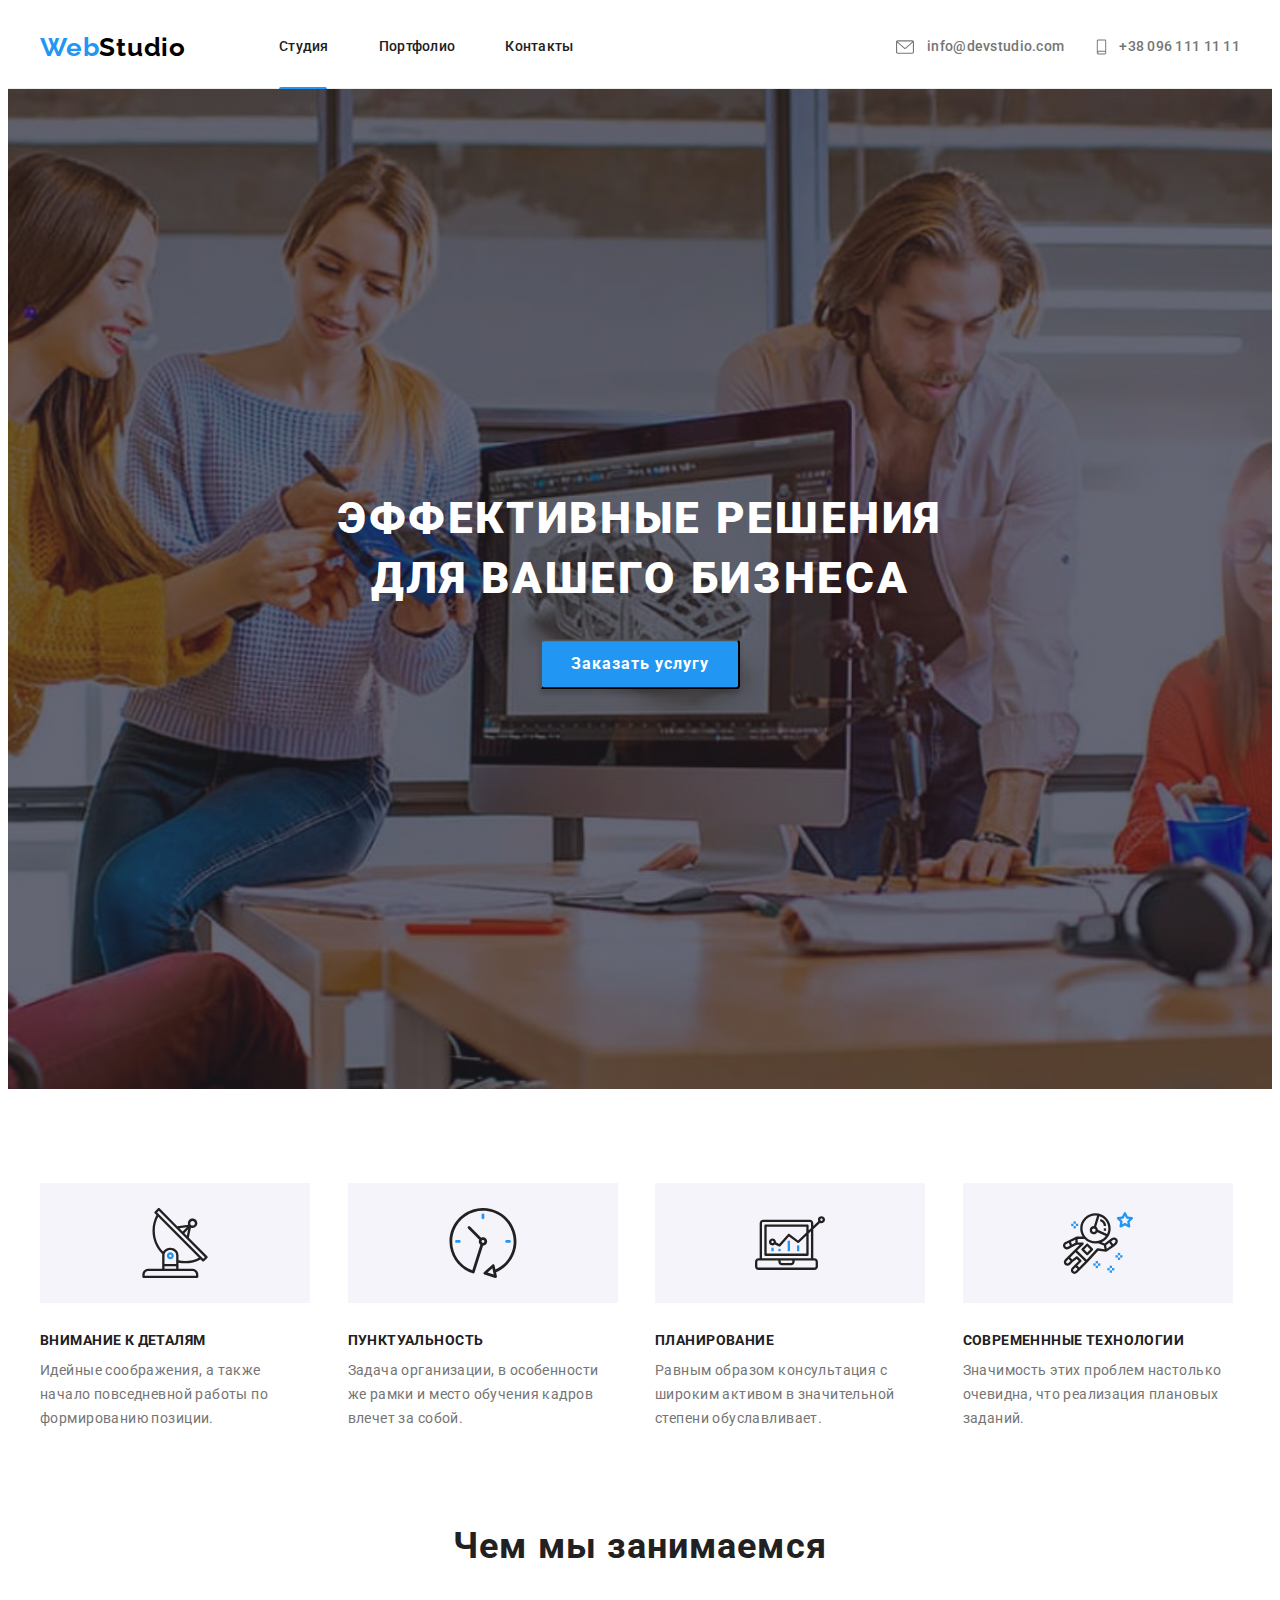
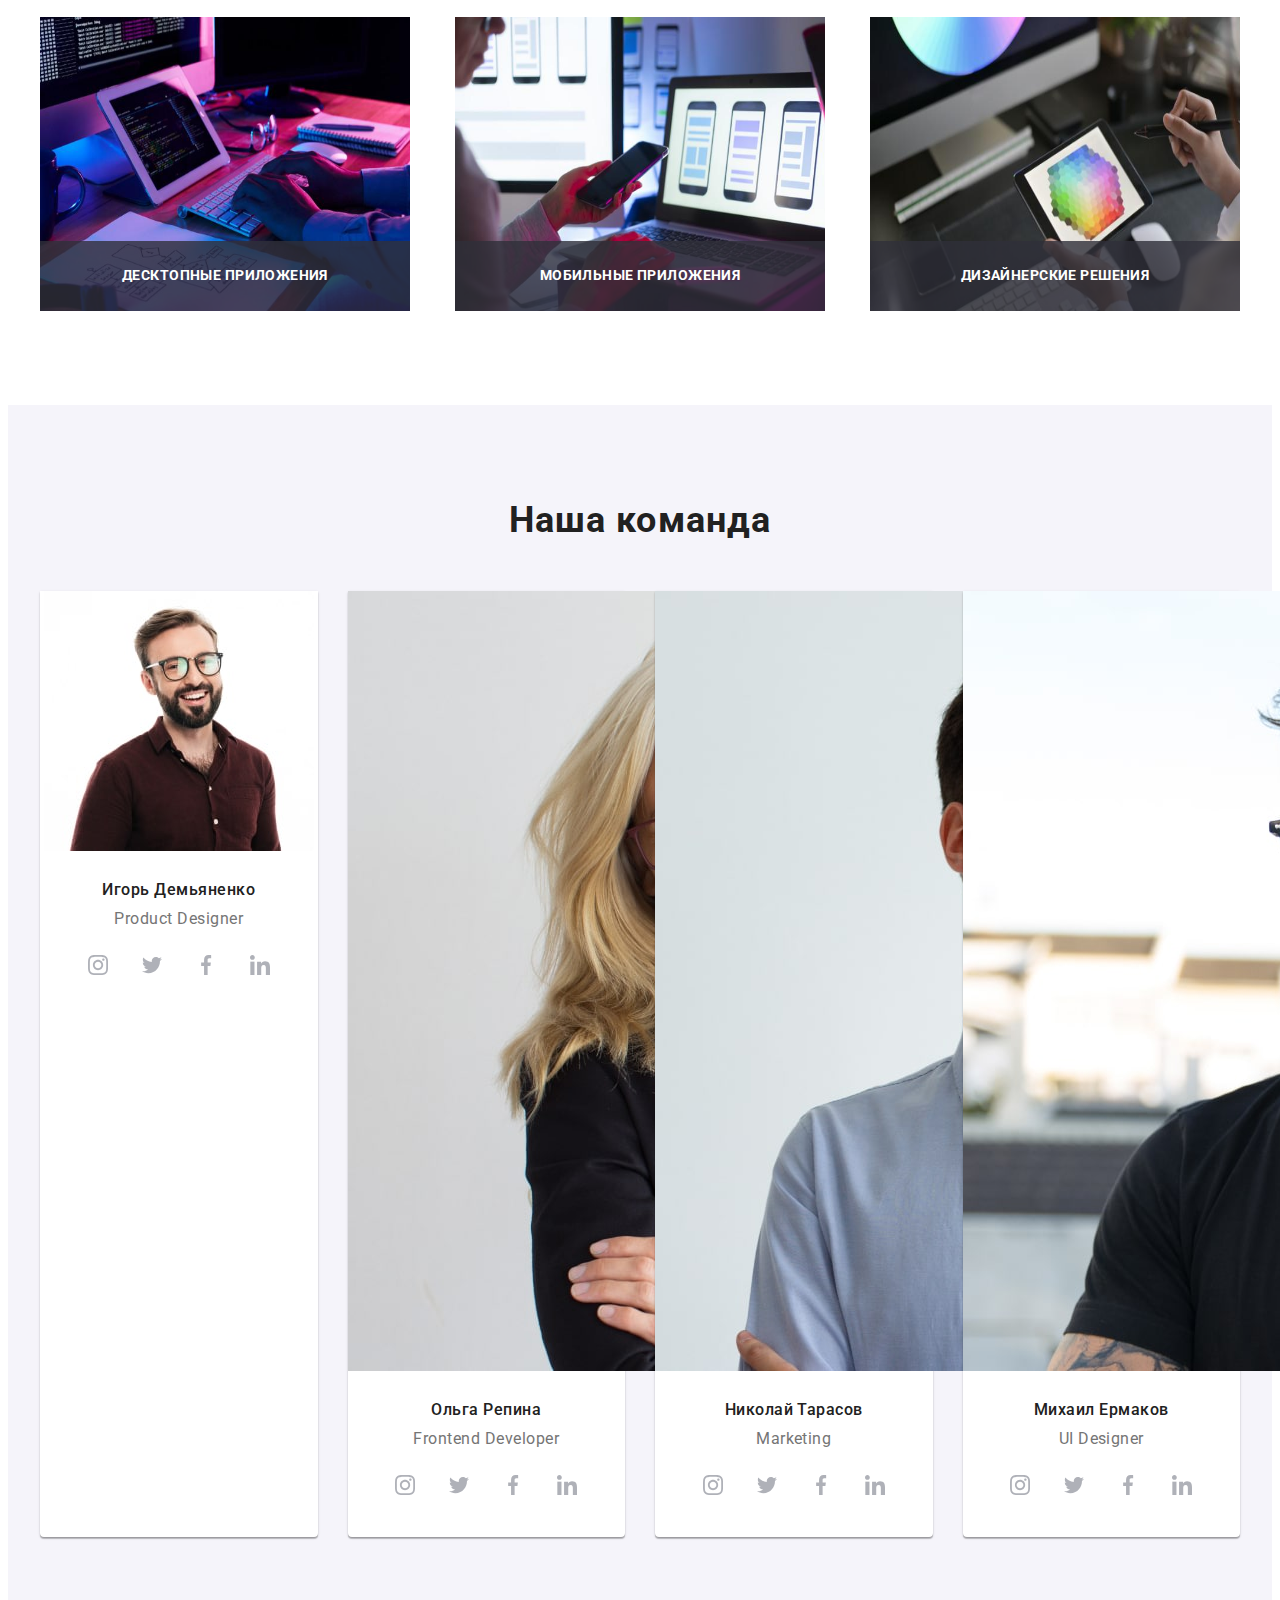
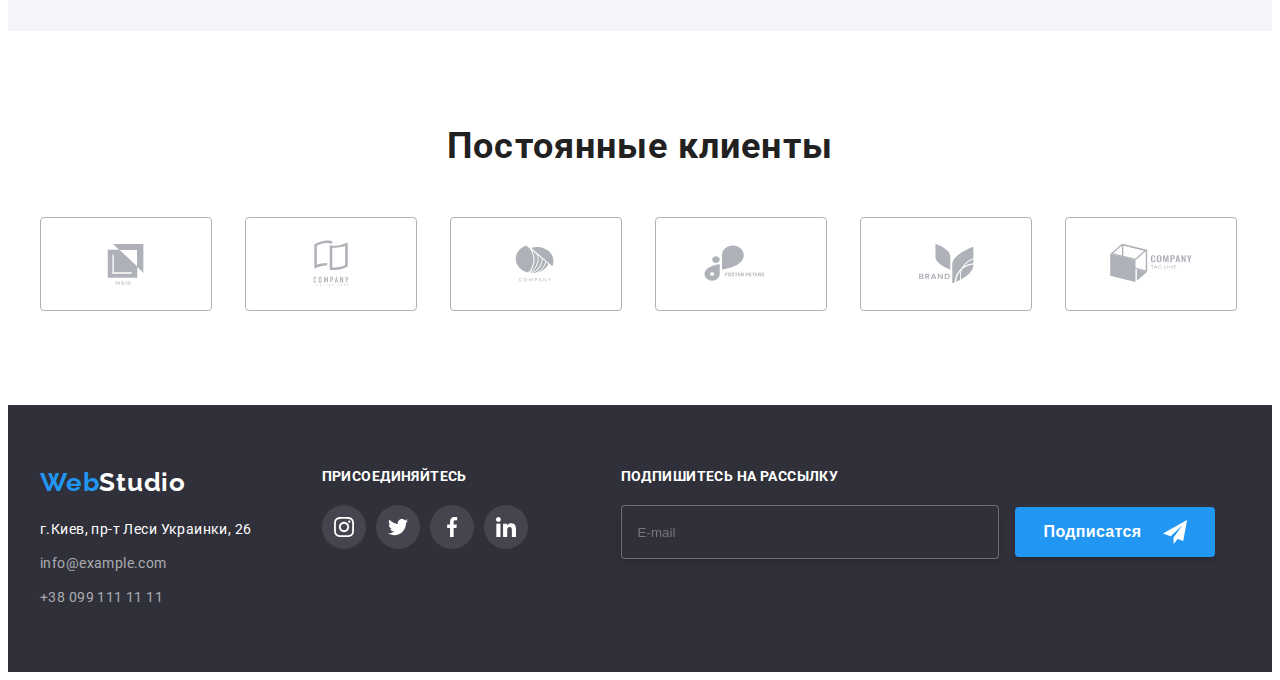
==== commit b8f85fe5: "29.05" ====
--- a/index.html
+++ b/index.html
@@ -57,61 +57,61 @@
               +38 096 111 11 11</a>
           </li>
         </ul>
-      </div>
-      <button class="menu-open-btn" type="button">
+        <button class="menu-open-btn" type="button">
         <svg class="menu-open-icon" width="40" height="40">
         <use href="./img/icons.svg#icon-menu"></use></svg>
-      </button>
-      <div class="mob-menu is-hidden">
-        <div class="container">
-          <button class="menu-close-btn" type="button">
-            <svg class="menu-close-icon" width="40" height="40">
-            <use href="./img/icons.svg#icon-close_40px"></use></svg>
-          </button>
-          <nav class="mob-nav">
-            <ul class="mob-nav-list list">
-              <li class="mob-nav__item">
-                <a class="mob-nav__link mob-nav__link--color link" href="./index.html">Студия</a>
-              </li>
-              <li class="mob-nav__item">
-                <a class="mob-nav__link link" href="./portfolio.html"
-                  >Портфолио</a
-                >
-              </li>
-              <li class="mob-nav__item">
-                <a class="mob-nav__link link" href="#contaсts">Контакты</a>
-              </li>
-            </ul>
-          </nav>
-          <div class="mob-bottom">
-            <ul class="mob-contaсt-list list">
-              <li class="mob-contaсt__item">
-                <a class="mob-contaсt__tel link" 
-                  href="+380961111111">+38 096 111 11 11</a>
-              </li>
-              <li class="mob-contaсt__item">
-                <a class="mob-contaсt__email link" 
-                  href="info@devstudio.com">info@devstudio.com</a>
-              </li>
-            </ul>
-            <ul class="mob-soc-list list">
-              <li class="mob-soc__item">
-                <a href="https://www.instagram.com"
-                  class="mob-soc__link link">Instagram</a>
-              </li>
-              <li class="mob-soc__item">
-                <a href="https://twitter.com" 
-                  class="mob-soc__link link">Twitter</a>
-              </li>
-              <li class="mob-soc__item">
-                <a href="https://www.facebook.com" 
-                  class="mob-soc__link link">Facebook</a>
-              </li>
-              <li class="mob-soc__item">
-                <a href="https://www.linkedin.com/"
-                  class="mob-soc__link link">Linkedin</a>
-              </li>
-            </ul>
+        </button>
+        <div class="mob-menu is-hidden">
+          <div class="container">
+            <button class="menu-close-btn" type="button">
+              <svg class="menu-close-icon" width="40" height="40">
+              <use href="./img/icons.svg#icon-close_40px"></use></svg>
+            </button>
+            <nav class="mob-nav">
+              <ul class="mob-nav-list list">
+                <li class="mob-nav__item">
+                  <a class="mob-nav__link mob-nav__link--color link" href="./index.html">Студия</a>
+                </li>
+                <li class="mob-nav__item">
+                  <a class="mob-nav__link link" href="./portfolio.html"
+                    >Портфолио</a
+                  >
+                </li>
+                <li class="mob-nav__item">
+                  <a class="mob-nav__link link" href="#contaсts">Контакты</a>
+                </li>
+              </ul>
+            </nav>
+            <div class="mob-bottom">
+              <ul class="mob-contaсt-list list">
+                <li class="mob-contaсt__item">
+                  <a class="mob-contaсt__tel link" 
+                    href="+380961111111">+38 096 111 11 11</a>
+                </li>
+                <li class="mob-contaсt__item">
+                  <a class="mob-contaсt__email link" 
+                    href="info@devstudio.com">info@devstudio.com</a>
+                </li>
+              </ul>
+              <ul class="mob-soc-list list">
+                <li class="mob-soc__item">
+                  <a href="https://www.instagram.com"
+                    class="mob-soc__link link">Instagram</a>
+                </li>
+                <li class="mob-soc__item">
+                  <a href="https://twitter.com" 
+                    class="mob-soc__link link">Twitter</a>
+                </li>
+                <li class="mob-soc__item">
+                  <a href="https://www.facebook.com" 
+                    class="mob-soc__link link">Facebook</a>
+                </li>
+                <li class="mob-soc__item">
+                  <a href="https://www.linkedin.com/"
+                    class="mob-soc__link link">Linkedin</a>
+                </li>
+              </ul>
+            </div>
           </div>
         </div>
       </div>
@@ -249,7 +249,7 @@
                 />
                 <img
                 class="our-team__img"
-                src="img/ProductDesigner-tab.jpg"
+                src="img/ProductDesigner.jpg"
                 alt="Дизайнер"
                 />
               </picture>
@@ -299,7 +299,7 @@
                 />
                 <source 
                   srcset="./img/FrontendDeveloper-tab.jpg 1x, 
-                  img/ProductDesigner-tab-2x.jpg 2x"
+                  img/FrontendDeveloper-tab-2x.jpg 2x"
                   media="(min-width:768px )" 
                 />
                 <source 
@@ -309,7 +309,7 @@
                 />
                 <img
                 class="our-team__img"
-                src="img/FrontendDeveloper-tab.jpg"
+                src="img/FrontendDeveloper.jpg"
                 alt="Разработчик сайтов"
                 />
               </picture>
@@ -369,7 +369,7 @@
                 />
                 <img
                 class="our-team__img"
-                src="img/Marketing-tab.jpg"
+                src="img/Marketing.jpg"
                 alt="Маркетолог"
                 />
               </picture>
@@ -429,7 +429,7 @@
                 />
                 <img
                 class="our-team__img"
-                src="img/UIDesigner-tab.jpg"
+                src="img/UIDesigner.jpg"
                 alt="Прэктировщик сайтов"
                 />
               </picture>
--- a/css/main.min.css
+++ b/css/main.min.css
@@ -1 +1 @@
-﻿body{font-family:"Roboto",sans-serif;font-style:normal;color:#000}:root{--section-color: #2f303a}img{display:block}p,h1,h2,h3,h4,h5,h6{margin:0}ul,ol{padding-left:0;margin:0}button{cursor:pointer}.container{width:100%;padding-left:15px;padding-right:15px;margin:0 auto}@media screen and (min-width: 480px){.container{max-width:480px}}@media screen and (min-width: 768px){.container{max-width:768px}}@media screen and (min-width: 1200px){.container{max-width:1200px}}.link{text-decoration:none;transition-property:color,fill;transition-duration:250ms;transition-timing-function:cubic-bezier(0.4, 0, 0.2, 1)}.list{list-style:none}.logo--bleck{color:#000}.logo--white{color:#fff}.visually-hidden{position:absolute;white-space:nowrap;width:1px;height:1px;overflow:hidden;border:0;padding:0;clip:rect(0 0 0 0);clip-path:inset(50%);margin:-1px}.header{position:relative;background-color:#fff;--color-text-header: #212121;--color-text-contact: #757575;border-bottom:1px solid #ececec;display:flex;align-items:center;justify-content:space-between}.header .container{margin:0}@media screen and (min-width: 768px){.header .container{margin:0 auto;display:flex;align-items:center}}@media screen and (min-width: 768px){.header .container{padding-top:21px;padding-bottom:21px}}@media screen and (min-width: 1200px){.header .container{padding-top:24px;padding-bottom:25px}}.logo{font-family:"Raleway";font-style:normal;font-weight:700;font-size:24px;line-height:1.67;letter-spacing:.03em;color:#2196f3}@media screen and (min-width: 1200px){.logo{font-weight:none;font-size:26px;line-height:1.19;letter-spacing:none;color:none}}@media screen and (min-width: 768px){.header-nav{margin-left:88px}}@media screen and (min-width: 1200px){.header-nav{margin-left:93px}}.nav-list{font-weight:500;font-size:14px;line-height:1.14;letter-spacing:.02em;color:#212121;display:flex;transition-property:color;transition-duration:250ms;transition-timing-function:cubic-bezier(0.4, 0, 0.2, 1)}.nav-list :hover,.nav-list :focus{color:#2196f3}@media screen and (max-width: 767px){.nav-list{display:none}}.nav__item{display:flex}.nav__item:not(:last-child){margin-right:50px}.nav__link{font-weight:500;font-size:14px;line-height:1.14;letter-spacing:.02em;color:#212121}.contaсt-first{font-weight:500;font-size:14px;line-height:1.14;letter-spacing:.02em;color:#757575;display:flex;margin-left:auto;transition-property:color,fill;transition-duration:250ms;transition-timing-function:cubic-bezier(0.4, 0, 0.2, 1)}@media screen and (max-width: 767px){.contaсt-first{display:none}}@media screen and (min-width: 768px){.contaсt-first{flex-direction:column;margin-bottom:-10px}}@media screen and (min-width: 1200px){.contaсt-first{flex-direction:row;align-items:center;margin-right:-30px;margin-bottom:0}}@media screen and (min-width: 768px){.contaсt-first__item{margin-bottom:10px}}@media screen and (min-width: 1200px){.contaсt-first__item{margin-right:30px;margin-bottom:0}}.contaсt-first__link{color:var(--color-text-contact);display:flex;align-items:center;fill:var(--color-text-contact)}.contaсt-first__link:hover,.contaсt-first__link:focus{color:#2196f3;fill:#2196f3}.contaсt-first__icon{margin-right:10px}.menu-open-btn{background:#fff;border:none}.menu-open-btn:hover,.menu-open-btn:focus{fill:#2196f3}@media screen and (min-width: 768px){.menu-open-btn{display:none}}.mob-menu{position:fixed;z-index:1;top:0;right:0;background-color:#fff;width:100vw;height:100vh;padding:48px 0px;margin:0 auto}.mob-menu .container{display:flex;flex-direction:column;justify-content:space-between;height:100%;align-items:flex-start}@media screen and (min-width: 768px){.mob-menu{display:none}}.menu-close-btn{position:absolute;top:10px;right:15px;background:#fff;border:none}.menu-close-btn:hover,.menu-close-btn:focus{fill:#2196f3}.mob-nav__item:hover,.mob-nav__item:focus{color:#2196f3}.mob-nav__item:not(last-child){margin-bottom:32px}.mob-nav__link{font-weight:500;font-size:40px;line-height:1.175;letter-spacing:.02em;color:#212121}.mob-nav__link:hover,.mob-nav__link:focus{color:#2196f3}.mob-nav__link--color{color:#2196f3}.mob-contaсt-list{margin-bottom:64px}.mob-contaсt__item:not(last-child){margin-bottom:32px}.mob-contaсt__tel{font-weight:500;font-size:34px;line-height:1.175;letter-spacing:.02em;color:#2196f3;margin-bottom:32px}.mob-contaсt__email{font-weight:500;font-size:24px;line-height:1.165;letter-spacing:.02em;color:#757575}.mob-contaсt__email:hover,.mob-contaсt__email:focus{color:#2196f3}.mob-soc-list{display:flex}.mob-soc__item:not(last-child){padding:0 10px;border-right:1px solid rgba(33,33,33,.2)}.mob-soc__item:nth-child(4){border:none}.mob-soc__link{font-weight:500;font-size:18px;line-height:1.22;letter-spacing:.02em;color:#2196f3}.no-scroll{overflow:hidden}.is-hidden{opacity:0;pointer-events:none;visibility:hidden}.nav__item:nth-child(1):after{content:"";position:absolute;top:99%;width:48px;height:4px;background:#2196f3;border-radius:2px}.main-section{background-image:linear-gradient(rgba(47, 48, 58, 0.4), rgba(47, 48, 58, 0.4)),url(/img/header_fon-mobile.jpg);background-repeat:no-repeat;background-position:center;background-size:cover;height:400px;margin:0 auto;padding-top:200px;padding-bottom:200px;position:relative}@media(min-device-pixel-ratio: 2),(min-resolution: 192dpi),(min-resolution: 2dppx){.main-section{background-image:linear-gradient(rgba(47, 48, 58, 0.4), rgba(47, 48, 58, 0.4)),url(/img/header_fon-mobile-2x.jpg)}}.main-section .container{position:absolute;top:50%;left:50%;transform:translate(-50%, -50%)}@media screen and (min-width: 768px){.main-section{background-image:linear-gradient(rgba(47, 48, 58, 0.4), rgba(47, 48, 58, 0.4)),url(/img/header_fon-tablet.jpg)}}@media screen and (min-width: 768px)and (min-device-pixel-ratio: 2),screen and (min-width: 768px)and (min-resolution: 192dpi),screen and (min-width: 768px)and (min-resolution: 2dppx){.main-section{background-image:linear-gradient(rgba(47, 48, 58, 0.4), rgba(47, 48, 58, 0.4)),url(/img/header_fon-tablet-2x.jpg)}}@media screen and (min-width: 1200px){.main-section{height:600px;max-width:1600px;background-image:linear-gradient(rgba(47, 48, 58, 0.4), rgba(47, 48, 58, 0.4)),url(/img/header_fon.jpg)}}@media screen and (min-width: 1200px)and (min-device-pixel-ratio: 2),screen and (min-width: 1200px)and (min-resolution: 192dpi),screen and (min-width: 1200px)and (min-resolution: 2dppx){.main-section{background-image:linear-gradient(rgba(47, 48, 58, 0.4), rgba(47, 48, 58, 0.4)),url(/img/header_fon-2x.jpg)}}.main-section__motto{font-weight:900;font-size:26px;line-height:1.62;letter-spacing:.06em;color:#fff;text-align:center;text-transform:uppercase;margin-bottom:30px}@media screen and (min-width: 1200px){.main-section__motto{font-weight:900;font-size:44px;line-height:1.36;letter-spacing:.06em;color:#fff}}.main-section__btn{font-weight:700;font-size:16px;line-height:1.88;letter-spacing:.06em;color:#fff;width:200px;height:50px;font-family:"Roboto";font-style:normal;display:flex;justify-content:center;align-items:center;text-align:center;background:#2196f3;box-shadow:0px 4px 4px rgba(0,0,0,.15);border-radius:4px;cursor:pointer;margin:auto}.soft-skils{background:#fff;padding-top:60px;padding-bottom:60px}@media screen and (max-width: 480px){.soft-skils{padding-top:94px;padding-bottom:94px}}.soft-skils-list{margin-bottom:-30px}@media screen and (min-width: 768px){.soft-skils-list{display:flex;flex-wrap:wrap;margin-left:-30px}}.soft-skils__item{max-width:450px;margin:0 auto;margin-bottom:30px}@media screen and (min-width: 768px){.soft-skils__item{width:calc(50% - 30px);margin-left:30px}}@media screen and (min-width: 1200px){.soft-skils__item{max-width:270px;width:calc(25% - 30px)}}.soft-skils__header{font-weight:700;font-size:14px;line-height:1.14;letter-spacing:.03em;color:#212121;text-transform:uppercase;text-align:center;margin-bottom:10px}.soft-skils__paragraph{font-weight:400;font-size:14px;line-height:1.71;letter-spacing:.03em;color:#757575}.soft-skils__cont{max-width:450px;background-color:#f5f4fa;height:120px;margin-bottom:30px;display:flex;justify-content:center;align-items:center}@media screen and (min-width: 768px){.soft-skils__cont{max-width:354px}}@media screen and (min-width: 1200px){.soft-skils__cont{max-width:270px}}.soft-skils__icon{margin:0 auto}.hard-skil{display:none}@media screen and (min-width: 1200px){.hard-skil{padding-bottom:94px;display:block}}.hard-skils{font-weight:700;font-size:36px;line-height:1.17;letter-spacing:.03em;color:#212121;text-align:center;margin-bottom:50px}.hard-skils__item{position:relative}.hard-skils__item:not(:last-child){margin-right:30px}.hard-skils__par{font-weight:700;font-size:14px;line-height:1.14;letter-spacing:.03em;color:#fff;position:absolute;top:224px;width:370px;height:70px;display:flex;justify-content:center;align-items:center;text-align:center;text-transform:uppercase;background:rgba(47,48,58,.8)}.hard-skils-list{display:flex;justify-content:space-between}.team{background:#f5f4fa;padding-top:60px;padding-bottom:60px;margin:0 auto;width:100%}@media screen and (min-width: 1200px){.team{padding-top:94px;padding-bottom:94px}}.our-team{font-weight:700;font-size:28px;line-height:1.17;letter-spacing:.03em;color:#212121;text-align:center;margin-bottom:30px}.our-team__img{margin:0 auto}@media screen and (min-width: 1200px){.our-team{font-weight:none;font-size:36px;line-height:none;letter-spacing:none;color:#212121;margin-bottom:50px}}.our-team-list{margin-bottom:-30px}@media screen and (min-width: 768px){.our-team-list{display:flex;flex-wrap:wrap;margin-left:-30px}}.our-team__item{max-width:450px;background:#fff;box-shadow:0px 1px 3px rgba(0,0,0,.12),0px 1px 1px rgba(0,0,0,.14),0px 2px 1px rgba(0,0,0,.2);border-radius:0px 0px 4px 4px;margin:0 auto;margin-bottom:30px}@media screen and (min-width: 768px){.our-team__item{width:calc(50% - 30px);margin-left:30px}}@media screen and (min-width: 1200px){.our-team__item{width:calc(25% - 30px);margin-left:30px}}.our-team__header{font-weight:500;font-size:16px;line-height:1.17;letter-spacing:.03em;color:#212121;text-align:center;letter-spacing:.03em;margin-bottom:10px}.our-team__paragraph{font-weight:400;font-size:16px;line-height:1.17;letter-spacing:.03em;color:#757575;text-align:center;margin-bottom:15px}.our-team-signature{padding-top:30px;padding-bottom:30px}.soc-list{display:flex;justify-content:center;align-items:center}.soc__item:not(:last-child){margin-right:10px}.soc__link{width:44px;height:44px;border-radius:50%;background-color:#fff;display:flex;justify-content:center;align-items:center;fill:#afb1b8;transition-property:background-color,fill;transition-duration:250ms;transition-timing-function:cubic-bezier(0.4, 0, 0.2, 1)}.soc__link:hover,.soc__link:focus{background-color:#2196f3;fill:#fff}.clients{padding-top:60px;padding-bottom:60px;margin:0 auto}@media screen and (min-width: 1200px){.clients{padding-top:94px;padding-bottom:94px}}.clients-text{font-weight:700;font-size:28px;line-height:1.17;letter-spacing:.03em;color:#212121;margin-bottom:30px;text-align:center}@media screen and (min-width: 1200px){.clients-text{font-weight:700;font-size:36px;line-height:1.17;letter-spacing:.03em;color:#212121;text-align:center;letter-spacing:.03em;margin-bottom:50px}}.clients-list{margin-bottom:-30px;margin-left:-30px;display:flex;flex-wrap:wrap;justify-content:center}.clients__item{margin-bottom:30px;width:calc(50% - 30px);margin-left:30px}@media screen and (min-width: 768px){.clients__item{width:calc(33.3333333333% - 30px)}}@media screen and (min-width: 1200px){.clients__item{width:calc(16.6666666667% - 30px)}}.clients__link{max-width:210px;height:92px;border:1px solid #afb1b8;border-radius:4px;display:flex;justify-content:center;align-items:center;fill:#afb1b8;transition-property:border,fill;transition-duration:250ms;transition-timing-function:cubic-bezier(0.4, 0, 0.2, 1)}.clients__link:hover,.clients__link:focus{fill:#2196f3;border:1px solid #2196f3}@media screen and (min-width: 768px){.clients__link{max-width:226px}}@media screen and (min-width: 1200px){.clients__link{max-width:170px}}.footer{background:var(--section-color);padding-top:62px;padding-bottom:62px;margin:0 auto;width:100%}@media screen and (min-width: 768px){.footer .container{display:flex;flex-wrap:wrap;justify-content:space-between;padding-left:76px;padding-right:89px}}@media screen and (min-width: 1200px){.footer .container{flex-wrap:nowrap;justify-content:flex-start;padding-left:15px;padding-right:15px}}.footer-contakts .logo{display:flex;justify-content:center}@media screen and (min-width: 1200px){.footer-contakts .logo{display:block}}.contakts-list{margin-top:20px;display:flex;flex-direction:column;align-items:center;transition-property:color;transition-duration:2500ms;transition-timing-function:cubic-bezier(0.4, 0, 0.2, 1)}.contakts-list :hover,.contakts-list :focus{color:#2196f3}@media screen and (min-width: 1200px){.contakts-list{display:block}}.contakts__item{transition-property:color;transition-duration:2500ms;transition-timing-function:cubic-bezier(0.4, 0, 0.2, 1)}.contakts__item:not(:last-child){margin-bottom:10px}.contakts__link{font-weight:400;font-size:14px;line-height:1.71;letter-spacing:.03em;color:rgba(255,255,255,.6);font-style:normal}.contakts__link--color{color:#fff}.footer-soc{margin-top:60px}@media screen and (min-width: 768px){.footer-soc{padding-top:8px;margin-top:0}}@media screen and (min-width: 1200px){.footer-soc{padding-top:0px;margin-top:2px;margin-left:70px}}.footer-soc-text{font-weight:700;font-size:14px;line-height:1.14;letter-spacing:.03em;color:#fff;text-transform:uppercase;margin-bottom:20px;display:flex;justify-content:center}@media screen and (min-width: 1200px){.footer-soc-text{display:block}}.soc__link--fill{background-color:rgba(255,255,255,.1);fill:#fff}.footer-mailing{margin-top:60px;display:flex;flex-direction:column;align-items:center}@media screen and (min-width: 768px){.footer-mailing{padding-top:60px;display:flex;margin:0 auto}}@media screen and (min-width: 1200px){.footer-mailing{display:block;padding-top:0;margin-top:2px;margin-left:93px}}.footer-mailing-label{font-weight:700;font-size:14px;line-height:1.14;letter-spacing:.03em;color:#fff;text-transform:uppercase;display:flex;justify-content:center}@media screen and (min-width: 1200px){.footer-mailing-label{justify-content:flex-start}}.footer-mailing-input{max-width:450px;height:50px;padding-left:16px;margin-top:20px;border:1px solid rgba(255,255,255,.3);filter:drop-shadow(0px 4px 4px rgba(0, 0, 0, 0.15));border-radius:4px;background:var(--section-color)}@media screen and (min-width: 480px){.footer-mailing-input{width:450px}}@media screen and (min-width: 1200px){.footer-mailing-input{width:358px}}.footer-mailing-btn{font-weight:700;font-size:16px;line-height:1.875;letter-spacing:.02em;color:#fff;position:relative;width:200px;height:50px;background:#2196f3;box-shadow:0px 4px 4px rgba(0,0,0,.15);border-radius:4px;fill:#fff;text-align:left;padding-left:29px;outline:none;border:none;margin-top:20px}@media screen and (min-width: 1200px){.footer-mailing-btn{margin-left:12px}}.footer-mailing-icon{position:absolute;top:13px;right:28px}.backdrop{position:fixed;top:0;width:100%;height:100%;background:rgba(0,0,0,.2);transition:opacity 250ms,visibility 250ms;overflow:auto}.modal{padding:40px;width:450px;min-height:609px;background-color:#fff;border-radius:4px;position:absolute;top:65%;left:50%;transition:transform 250ms;transform:translate(-50%, -50%) scale(1) rotate(0deg) skew(0deg, 0deg)}.backdrop.is-hidden .modal{transform:scale(0.2) rotate(90deg) skew(-75deg, -10deg)}@media screen and (min-width: 1200px){.modal{top:50%}}@media screen and (min-width: 1200px){.modal{width:528px;min-height:581px}}.modal-close-btn{position:absolute;top:10px;right:10px;width:30px;height:30px;background-color:#fff;border-radius:50%;border:1px solid rgba(0,0,0,.1);outline:none}.modal-close-icon{position:absolute;top:50%;left:50%;transition:transform 500ms;transform:translate(-50%, -50%);transition-property:fill;transition-duration:250ms;transition-timing-function:cubic-bezier(0.4, 0, 0.2, 1)}.modal-close-btn:hover .modal-close-icon,.modal-close-btn:focus .modal-close-icon{fill:#2196f3}.is-hidden{opacity:0;pointer-events:none;visibility:hidden}.modal-par{font-weight:700;font-size:20px;line-height:1.5;letter-spacing:.03em;color:#212121;display:flex;justify-content:center;text-align:center;margin-bottom:12px}@media screen and (min-width: 1200px){.modal-par{font-weight:700;font-size:20px;line-height:1.15;letter-spacing:.03em;color:#212121}}.modal-form-field{font-weight:400;font-size:12px;line-height:1.67;letter-spacing:.01em;color:#757575;margin-bottom:12px}.modal-input{width:100%;height:40px;border:1px solid rgba(33,33,33,.2);border-radius:4px;padding-left:32px;padding-right:1px;outline:none;transition-property:border-color;transition-duration:250ms;transition-timing-function:cubic-bezier(0.4, 0, 0.2, 1)}.modal-input:focus,.modal-input:hover{border-color:#2196f3}.modal-input-area{position:relative}.modal-input-icon{position:absolute;left:12px;top:50%;transform:translateY(-50%);fill:#212121;transition-property:fill;transition-duration:250ms;transition-timing-function:cubic-bezier(0.4, 0, 0.2, 1)}.modal-input:focus+.modal-input-icon,.modal-input:hover+.modal-input-icon{fill:#2196f3}.modal-form-label{font-weight:400;font-size:12px;line-height:1.67;letter-spacing:.01em;color:#757575;margin-bottom:4px}.modal-textarea{width:100%;height:120px;border:1px solid rgba(33,33,33,.2);border-radius:4px;margin-bottom:20px;padding:12px 16px;resize:none;outline:none;transition-property:border-color;transition-duration:250ms;transition-timing-function:cubic-bezier(0.4, 0, 0.2, 1)}.modal-textarea:focus,.modal-textarea:hover{border-color:#2196f3}.modal-check-text{font-weight:400;font-size:12px;line-height:1.67;letter-spacing:.01em;color:#757575;display:flex;justify-content:space-evenly;align-items:center}.input-check:hover+.modal-check-text span,.input-check:focus+.modal-check-text span{border-color:#2196f3}.modal-check-text span{width:16px;height:15px;border:2px solid #212121;border-radius:2px;margin-right:5px;display:flex;align-items:center;justify-content:center;transition-property:border-color;transition-duration:250ms;transition-timing-function:cubic-bezier(0.4, 0, 0.2, 1)}@media screen and (min-width: 1200px){.modal-check-text{font-weight:400;font-size:14px;line-height:1.71;letter-spacing:.03em;color:#757575}}.modal-check-icon{fill:rgba(0,0,0,0)}.input-check:checked+.modal-check-text span{background-color:#2196f3;border-radius:none}.input-check:checked+.modal-check-text .modal-check-icon{fill:#fff}.modal-form-conditions{color:#2196f3}.modal-form-btn{font-weight:700;font-size:16px;line-height:1.875;letter-spacing:.06em;color:#fff;position:absolute;left:50%;bottom:40px;transform:translateX(-50%);width:200px;height:50px;background:#2196f3;box-shadow:0px 4px 4px rgba(0,0,0,.15);border-radius:4px;display:flex;justify-content:center;align-items:center;margin-top:30px;border:none;outline:none;transition-property:background;transition-duration:250ms;transition-timing-function:cubic-bezier(0.4, 0, 0.2, 1)}.modal-form-btn:hover,.modal-form-btn:focus{background:#188ce8}/*# sourceMappingURL=main.min.css.map */+﻿body{font-family:"Roboto",sans-serif;font-style:normal;color:#000}:root{--section-color: #2f303a}img{display:block}p,h1,h2,h3,h4,h5,h6{margin:0}ul,ol{padding-left:0;margin:0}button{cursor:pointer}.container{width:100%;padding-left:15px;padding-right:15px;margin:0 auto}@media screen and (min-width: 480px){.container{max-width:480px}}@media screen and (min-width: 768px){.container{max-width:768px}}@media screen and (min-width: 1200px){.container{max-width:1200px}}.link{text-decoration:none;transition-property:color,fill;transition-duration:250ms;transition-timing-function:cubic-bezier(0.4, 0, 0.2, 1)}.list{list-style:none}.logo--bleck{color:#000}.logo--white{color:#fff}.visually-hidden{position:absolute;white-space:nowrap;width:1px;height:1px;overflow:hidden;border:0;padding:0;clip:rect(0 0 0 0);clip-path:inset(50%);margin:-1px}.header{position:relative;background-color:#fff;--color-text-header: #212121;--color-text-contact: #757575;border-bottom:1px solid #ececec;display:flex;align-items:center;justify-content:space-between}.header .container{margin:0 auto;display:flex;align-items:center;justify-content:space-between}@media screen and (min-width: 768px){.header .container{margin:0 auto;display:flex;align-items:center}}@media screen and (min-width: 768px){.header .container{padding-top:21px;padding-bottom:21px}}@media screen and (min-width: 1200px){.header .container{padding-top:24px;padding-bottom:25px}}.logo{font-family:"Raleway";font-style:normal;font-weight:700;font-size:24px;line-height:1.67;letter-spacing:.03em;color:#2196f3}@media screen and (min-width: 1200px){.logo{font-weight:none;font-size:26px;line-height:1.19;letter-spacing:none;color:none}}@media screen and (min-width: 768px){.header-nav{margin-left:88px}}@media screen and (min-width: 1200px){.header-nav{margin-left:93px}}.nav-list{font-weight:500;font-size:14px;line-height:1.14;letter-spacing:.02em;color:#212121;display:flex;transition-property:color;transition-duration:250ms;transition-timing-function:cubic-bezier(0.4, 0, 0.2, 1)}.nav-list :hover,.nav-list :focus{color:#2196f3}@media screen and (max-width: 767px){.nav-list{display:none}}.nav__item{display:flex}.nav__item:not(:last-child){margin-right:50px}.nav__link{font-weight:500;font-size:14px;line-height:1.14;letter-spacing:.02em;color:#212121}.contaсt-first{font-weight:500;font-size:14px;line-height:1.14;letter-spacing:.02em;color:#757575;display:flex;margin-left:auto;transition-property:color,fill;transition-duration:250ms;transition-timing-function:cubic-bezier(0.4, 0, 0.2, 1)}@media screen and (max-width: 767px){.contaсt-first{display:none}}@media screen and (min-width: 768px){.contaсt-first{flex-direction:column;margin-bottom:-10px}}@media screen and (min-width: 1200px){.contaсt-first{flex-direction:row;align-items:center;margin-right:-30px;margin-bottom:0}}@media screen and (min-width: 768px){.contaсt-first__item{margin-bottom:10px}}@media screen and (min-width: 1200px){.contaсt-first__item{margin-right:30px;margin-bottom:0}}.contaсt-first__link{color:var(--color-text-contact);display:flex;align-items:center;fill:var(--color-text-contact)}.contaсt-first__link:hover,.contaсt-first__link:focus{color:#2196f3;fill:#2196f3}.contaсt-first__icon{margin-right:10px}.menu-open-btn{background:#fff;border:none}.menu-open-btn:hover,.menu-open-btn:focus{fill:#2196f3}@media screen and (min-width: 768px){.menu-open-btn{display:none}}.mob-menu{position:fixed;z-index:1;top:0;right:0;background-color:#fff;width:100vw;height:100vh;padding:48px 0px;margin:0 auto}.mob-menu .container{display:flex;flex-direction:column;justify-content:space-between;height:100%;align-items:flex-start}@media screen and (mn-width: 768px){.mob-menu{display:none}}.menu-close-btn{position:absolute;top:10px;right:15px;background:#fff;border:none}.menu-close-btn:hover,.menu-close-btn:focus{fill:#2196f3}.mob-nav__item:hover,.mob-nav__item:focus{color:#2196f3}.mob-nav__item:not(last-child){margin-bottom:32px}.mob-nav__link{font-weight:500;font-size:40px;line-height:1.175;letter-spacing:.02em;color:#212121}.mob-nav__link:hover,.mob-nav__link:focus{color:#2196f3}.mob-nav__link--color{color:#2196f3}.mob-contaсt-list{margin-bottom:64px}.mob-contaсt__item:not(last-child){margin-bottom:32px}.mob-contaсt__tel{font-weight:500;font-size:30px;line-height:1.175;letter-spacing:.02em;color:#2196f3;margin-bottom:32px}@media screen and (min-width: 380px){.mob-contaсt__tel{font-weight:500;font-size:34px;line-height:1.175;letter-spacing:.02em;color:#2196f3}}.mob-contaсt__email{font-weight:500;font-size:24px;line-height:1.165;letter-spacing:.02em;color:#757575}.mob-contaсt__email:hover,.mob-contaсt__email:focus{color:#2196f3}.mob-soc-list{display:flex;margin-left:-10px}.mob-soc__item:not(last-child){padding-right:10px;margin-left:10px;border-right:1px solid rgba(33,33,33,.2)}.mob-soc__item:nth-child(4){border:none}.mob-soc__link{font-weight:500;font-size:14px;line-height:1.22;letter-spacing:.02em;color:#2196f3}@media screen and (min-width: 380px){.mob-soc__link{font-weight:500;font-size:18px;line-height:1.22;letter-spacing:.02em;color:#2196f3}}.no-scroll{overflow:hidden}.is-hidden{opacity:0;pointer-events:none;visibility:hidden}.nav__item:nth-child(1):after{content:"";position:absolute;top:99%;width:48px;height:4px;background:#2196f3;border-radius:2px}.main-section{background-image:linear-gradient(rgba(47, 48, 58, 0.4), rgba(47, 48, 58, 0.4)),url(../img/Header_fon-mobile.jpg);background-repeat:no-repeat;background-position:center;background-size:cover;height:400px;margin:0 auto;padding-top:200px;padding-bottom:200px;position:relative}@media(min-device-pixel-ratio: 2),(min-resolution: 192dpi),(min-resolution: 2dppx){.main-section{background-image:linear-gradient(rgba(47, 48, 58, 0.4), rgba(47, 48, 58, 0.4)),url(../img/Header_fon-mobile-2x.jpg)}}.main-section .container{position:absolute;top:50%;left:50%;transform:translate(-50%, -50%)}@media screen and (min-width: 768px){.main-section{background-image:linear-gradient(rgba(47, 48, 58, 0.4), rgba(47, 48, 58, 0.4)),url(../img/Header_fon-tablet.jpg)}}@media screen and (min-width: 768px)and (min-device-pixel-ratio: 2),screen and (min-width: 768px)and (min-resolution: 192dpi),screen and (min-width: 768px)and (min-resolution: 2dppx){.main-section{background-image:linear-gradient(rgba(47, 48, 58, 0.4), rgba(47, 48, 58, 0.4)),url(../img/Header_fon-tablet-2x.jpg)}}@media screen and (min-width: 1200px){.main-section{height:600px;max-width:1600px;background-image:linear-gradient(rgba(47, 48, 58, 0.4), rgba(47, 48, 58, 0.4)),url(../img/header_fon.jpg)}}@media screen and (min-width: 1200px)and (min-device-pixel-ratio: 2),screen and (min-width: 1200px)and (min-resolution: 192dpi),screen and (min-width: 1200px)and (min-resolution: 2dppx){.main-section{background-image:linear-gradient(rgba(47, 48, 58, 0.4), rgba(47, 48, 58, 0.4)),url(../img/Header_fon-2x.jpg)}}.main-section__motto{font-weight:900;font-size:26px;line-height:1.62;letter-spacing:.06em;color:#fff;text-align:center;text-transform:uppercase;margin-bottom:30px}@media screen and (min-width: 1200px){.main-section__motto{font-weight:900;font-size:44px;line-height:1.36;letter-spacing:.06em;color:#fff}}.main-section__btn{font-weight:700;font-size:16px;line-height:1.88;letter-spacing:.06em;color:#fff;width:200px;height:50px;font-family:"Roboto";font-style:normal;display:flex;justify-content:center;align-items:center;text-align:center;background:#2196f3;box-shadow:0px 4px 4px rgba(0,0,0,.15);border-radius:4px;cursor:pointer;margin:auto}.soft-skils{background:#fff;padding-top:60px;padding-bottom:60px}@media screen and (min-width: 768px){.soft-skils{padding-top:94px;padding-bottom:94px}}.soft-skils-list{margin-bottom:-30px}@media screen and (min-width: 768px){.soft-skils-list{display:flex;flex-wrap:wrap;margin-left:-30px}}.soft-skils__item{max-width:450px;margin:0 auto;margin-bottom:30px}@media screen and (min-width: 768px){.soft-skils__item{width:calc(50% - 30px);margin-left:30px}}@media screen and (min-width: 1200px){.soft-skils__item{max-width:270px;width:calc(25% - 30px)}}.soft-skils__header{font-weight:700;font-size:14px;line-height:1.14;letter-spacing:.03em;color:#212121;text-transform:uppercase;text-align:center;margin-bottom:10px}@media screen and (min-width: 768px){.soft-skils__header{text-align:start}}.soft-skils__paragraph{font-weight:400;font-size:14px;line-height:1.71;letter-spacing:.03em;color:#757575}.soft-skils__cont{max-width:450px;background-color:#f5f4fa;height:120px;margin-bottom:30px;display:flex;justify-content:center;align-items:center}@media screen and (min-width: 768px){.soft-skils__cont{max-width:354px}}@media screen and (min-width: 1200px){.soft-skils__cont{max-width:270px}}.soft-skils__icon{margin:0 auto}.hard-skil{display:none}@media screen and (min-width: 1200px){.hard-skil{padding-bottom:94px;display:block}}.hard-skils{font-weight:700;font-size:36px;line-height:1.17;letter-spacing:.03em;color:#212121;text-align:center;margin-bottom:50px}.hard-skils__item{position:relative}.hard-skils__item:not(:last-child){margin-right:30px}.hard-skils__par{font-weight:700;font-size:14px;line-height:1.14;letter-spacing:.03em;color:#fff;position:absolute;top:224px;width:370px;height:70px;display:flex;justify-content:center;align-items:center;text-align:center;text-transform:uppercase;background:rgba(47,48,58,.8)}.hard-skils-list{display:flex;justify-content:space-between}.team{background:#f5f4fa;padding-top:60px;padding-bottom:60px;margin:0 auto;width:100%}@media screen and (min-width: 1200px){.team{padding-top:94px;padding-bottom:94px}}.our-team{font-weight:700;font-size:28px;line-height:1.17;letter-spacing:.03em;color:#212121;text-align:center;margin-bottom:30px}.our-team__img{margin:0 auto}@media screen and (min-width: 1200px){.our-team{font-weight:none;font-size:36px;line-height:none;letter-spacing:none;color:#212121;margin-bottom:50px}}.our-team-list{margin-bottom:-30px}@media screen and (min-width: 768px){.our-team-list{display:flex;flex-wrap:wrap;margin-left:-30px}}.our-team__item{max-width:450px;background:#fff;box-shadow:0px 1px 3px rgba(0,0,0,.12),0px 1px 1px rgba(0,0,0,.14),0px 2px 1px rgba(0,0,0,.2);border-radius:0px 0px 4px 4px;margin:0 auto;margin-bottom:30px}@media screen and (min-width: 768px){.our-team__item{width:calc(50% - 30px);margin-left:30px}}@media screen and (min-width: 1200px){.our-team__item{width:calc(25% - 30px);margin-left:30px}}.our-team__header{font-weight:500;font-size:16px;line-height:1.17;letter-spacing:.03em;color:#212121;text-align:center;letter-spacing:.03em;margin-bottom:10px}.our-team__paragraph{font-weight:400;font-size:16px;line-height:1.17;letter-spacing:.03em;color:#757575;text-align:center;margin-bottom:15px}.our-team-signature{padding-top:30px;padding-bottom:30px;max-width:450px}.soc-list{display:flex;justify-content:center;align-items:center}.soc__item:not(:last-child){margin-right:10px}.soc__link{width:44px;height:44px;border-radius:50%;background-color:#fff;display:flex;justify-content:center;align-items:center;fill:#afb1b8;transition-property:background-color,fill;transition-duration:250ms;transition-timing-function:cubic-bezier(0.4, 0, 0.2, 1)}.soc__link:hover,.soc__link:focus{background-color:#2196f3;fill:#fff}.clients{padding-top:60px;padding-bottom:60px;margin:0 auto}@media screen and (min-width: 1200px){.clients{padding-top:94px;padding-bottom:94px}}.clients-text{font-weight:700;font-size:28px;line-height:1.17;letter-spacing:.03em;color:#212121;margin-bottom:30px;text-align:center}@media screen and (min-width: 1200px){.clients-text{font-weight:700;font-size:36px;line-height:1.17;letter-spacing:.03em;color:#212121;text-align:center;letter-spacing:.03em;margin-bottom:50px}}.clients-list{margin-bottom:-30px;margin-left:-30px;display:flex;flex-wrap:wrap;justify-content:center}.clients__item{margin-bottom:30px;width:calc(50% - 30px);margin-left:30px}@media screen and (min-width: 768px){.clients__item{width:calc(33.3333333333% - 30px)}}@media screen and (min-width: 1200px){.clients__item{width:calc(16.6666666667% - 30px)}}.clients__link{max-width:210px;height:92px;border:1px solid #afb1b8;border-radius:4px;display:flex;justify-content:center;align-items:center;fill:#afb1b8;transition-property:border,fill;transition-duration:250ms;transition-timing-function:cubic-bezier(0.4, 0, 0.2, 1)}.clients__link:hover,.clients__link:focus{fill:#2196f3;border:1px solid #2196f3}@media screen and (min-width: 768px){.clients__link{max-width:226px}}@media screen and (min-width: 1200px){.clients__link{max-width:170px}}.footer{background:var(--section-color);padding-top:62px;padding-bottom:62px;margin:0 auto;width:100%}@media screen and (min-width: 768px){.footer .container{display:flex;flex-wrap:wrap;justify-content:space-between;padding-left:76px;padding-right:89px}}@media screen and (min-width: 1200px){.footer .container{flex-wrap:nowrap;justify-content:flex-start;padding-left:15px;padding-right:15px}}.footer-contakts .logo{display:flex;justify-content:center}@media screen and (min-width: 1200px){.footer-contakts .logo{display:block}}.contakts-list{margin-top:20px;display:flex;flex-direction:column;align-items:center;transition-property:color;transition-duration:2500ms;transition-timing-function:cubic-bezier(0.4, 0, 0.2, 1)}.contakts-list :hover,.contakts-list :focus{color:#2196f3}@media screen and (min-width: 1200px){.contakts-list{display:block}}.contakts__item{transition-property:color;transition-duration:2500ms;transition-timing-function:cubic-bezier(0.4, 0, 0.2, 1)}.contakts__item:not(:last-child){margin-bottom:10px}.contakts__link{font-weight:400;font-size:14px;line-height:1.71;letter-spacing:.03em;color:rgba(255,255,255,.6);font-style:normal}.contakts__link--color{color:#fff}.footer-soc{margin-top:60px}@media screen and (min-width: 768px){.footer-soc{padding-top:8px;margin-top:0}}@media screen and (min-width: 1200px){.footer-soc{padding-top:0px;margin-top:2px;margin-left:70px}}.footer-soc-text{font-weight:700;font-size:14px;line-height:1.14;letter-spacing:.03em;color:#fff;text-transform:uppercase;margin-bottom:20px;display:flex;justify-content:center}@media screen and (min-width: 1200px){.footer-soc-text{display:block}}.soc__link--fill{background-color:rgba(255,255,255,.1);fill:#fff}.footer-mailing{margin-top:60px;display:flex;flex-direction:column;align-items:center}@media screen and (min-width: 768px){.footer-mailing{padding-top:60px;display:flex;margin:0 auto}}@media screen and (min-width: 1200px){.footer-mailing{display:block;padding-top:0;margin-top:2px;margin-left:93px}}.footer-mailing-label{font-weight:700;font-size:14px;line-height:1.14;letter-spacing:.03em;color:#fff;text-transform:uppercase;display:flex;justify-content:center}@media screen and (min-width: 1200px){.footer-mailing-label{justify-content:flex-start}}.footer-mailing-input{max-width:450px;height:50px;padding-left:16px;margin-top:20px;border:1px solid rgba(255,255,255,.3);filter:drop-shadow(0px 4px 4px rgba(0, 0, 0, 0.15));border-radius:4px;background:var(--section-color)}@media screen and (min-width: 480px){.footer-mailing-input{width:450px}}@media screen and (min-width: 1200px){.footer-mailing-input{width:358px}}.footer-mailing-btn{font-weight:700;font-size:16px;line-height:1.875;letter-spacing:.02em;color:#fff;position:relative;width:200px;height:50px;background:#2196f3;box-shadow:0px 4px 4px rgba(0,0,0,.15);border-radius:4px;fill:#fff;text-align:left;padding-left:29px;outline:none;border:none;margin-top:20px}@media screen and (min-width: 1200px){.footer-mailing-btn{margin-left:12px}}.footer-mailing-icon{position:absolute;top:13px;right:28px}.backdrop{position:fixed;top:0;width:100%;height:100%;background:rgba(0,0,0,.2);transition:opacity 250ms,visibility 250ms;overflow:auto}@media screen and (orientation: landscape){.backdrop{overflow-y:auto}}.modal{padding:40px;width:100vw;min-height:135.3333333333vw;background-color:#fff;border-radius:4px;position:absolute;top:50%;left:50%;transition:transform 250ms;transform:translate(-50%, -50%) scale(1) rotate(0deg) skew(0deg, 0deg)}.backdrop.is-hidden .modal{transform:scale(0.2) rotate(90deg) skew(-75deg, -10deg)}@media screen and (min-width: 480px){.modal{padding:40px;width:450px;min-height:609px}}@media screen and (min-width: 1200px){.modal{width:528px;min-height:581px}}.modal-close-btn{position:absolute;top:10px;right:10px;width:30px;height:30px;background-color:#fff;border-radius:50%;border:1px solid rgba(0,0,0,.1);outline:none}.modal-close-icon{position:absolute;top:50%;left:50%;transition:transform 500ms;transform:translate(-50%, -50%);transition-property:fill;transition-duration:250ms;transition-timing-function:cubic-bezier(0.4, 0, 0.2, 1)}.modal-close-btn:hover .modal-close-icon,.modal-close-btn:focus .modal-close-icon{fill:#2196f3}.is-hidden{opacity:0;pointer-events:none;visibility:hidden}.modal-par{font-weight:700;font-size:20px;line-height:1.5;letter-spacing:.03em;color:#212121;display:flex;justify-content:center;text-align:center;margin-bottom:12px}@media screen and (min-width: 1200px){.modal-par{font-weight:700;font-size:20px;line-height:1.15;letter-spacing:.03em;color:#212121}}.modal-form-field{font-weight:400;font-size:12px;line-height:1.67;letter-spacing:.01em;color:#757575;margin-bottom:12px}.modal-input{width:100%;height:40px;border:1px solid rgba(33,33,33,.2);border-radius:4px;padding-left:32px;padding-right:1px;outline:none;transition-property:border-color;transition-duration:250ms;transition-timing-function:cubic-bezier(0.4, 0, 0.2, 1)}.modal-input:focus,.modal-input:hover{border-color:#2196f3}.modal-input-area{position:relative}.modal-input-icon{position:absolute;left:12px;top:50%;transform:translateY(-50%);fill:#212121;transition-property:fill;transition-duration:250ms;transition-timing-function:cubic-bezier(0.4, 0, 0.2, 1)}.modal-input:focus+.modal-input-icon,.modal-input:hover+.modal-input-icon{fill:#2196f3}.modal-form-label{font-weight:400;font-size:12px;line-height:1.67;letter-spacing:.01em;color:#757575;margin-bottom:4px}.modal-textarea{width:100%;height:120px;border:1px solid rgba(33,33,33,.2);border-radius:4px;margin-bottom:20px;padding:12px 16px;resize:none;outline:none;transition-property:border-color;transition-duration:250ms;transition-timing-function:cubic-bezier(0.4, 0, 0.2, 1)}.modal-textarea:focus,.modal-textarea:hover{border-color:#2196f3}.modal-check-text{font-weight:400;font-size:12px;line-height:1.67;letter-spacing:.01em;color:#757575;display:flex;justify-content:space-evenly;align-items:center}.input-check:hover+.modal-check-text span,.input-check:focus+.modal-check-text span{border-color:#2196f3}.modal-check-text span{width:16px;height:15px;border:2px solid #212121;border-radius:2px;margin-right:5px;display:flex;align-items:center;justify-content:center;transition-property:border-color;transition-duration:250ms;transition-timing-function:cubic-bezier(0.4, 0, 0.2, 1)}@media screen and (min-width: 1200px){.modal-check-text{font-weight:400;font-size:14px;line-height:1.71;letter-spacing:.03em;color:#757575}}.modal-check-icon{fill:rgba(0,0,0,0)}.input-check:checked+.modal-check-text span{background-color:#2196f3;border-radius:none}.input-check:checked+.modal-check-text .modal-check-icon{fill:#fff}.modal-form-conditions{color:#2196f3}.modal-form-btn{font-weight:700;font-size:16px;line-height:1.875;letter-spacing:.06em;color:#fff;margin:30px auto auto auto;width:200px;height:50px;background:#2196f3;box-shadow:0px 4px 4px rgba(0,0,0,.15);border-radius:4px;display:flex;justify-content:center;align-items:center;margin-top:30px;border:none;outline:none;transition-property:background;transition-duration:250ms;transition-timing-function:cubic-bezier(0.4, 0, 0.2, 1)}.modal-form-btn:hover,.modal-form-btn:focus{background:#188ce8}@media screen and (min-width: 480px){.modal-form-btn{bottom:40px}}/*# sourceMappingURL=main.min.css.map */